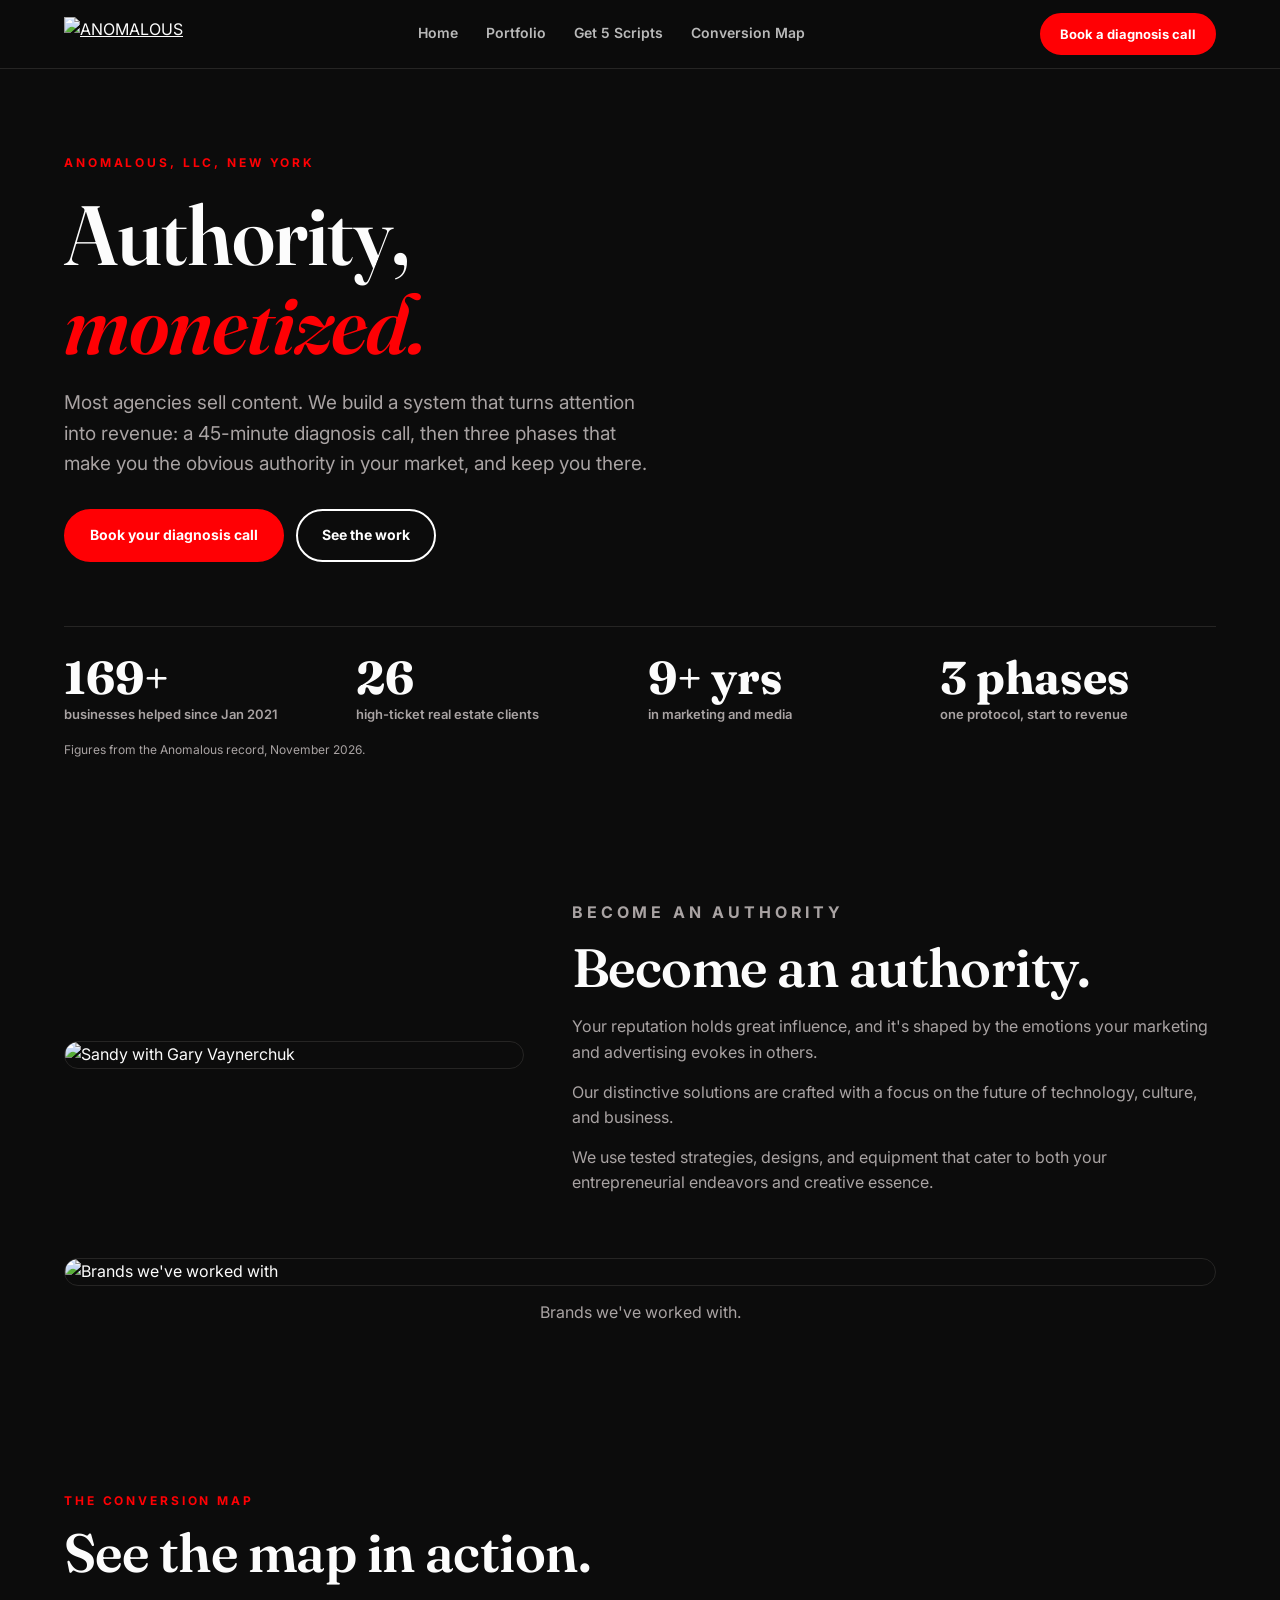
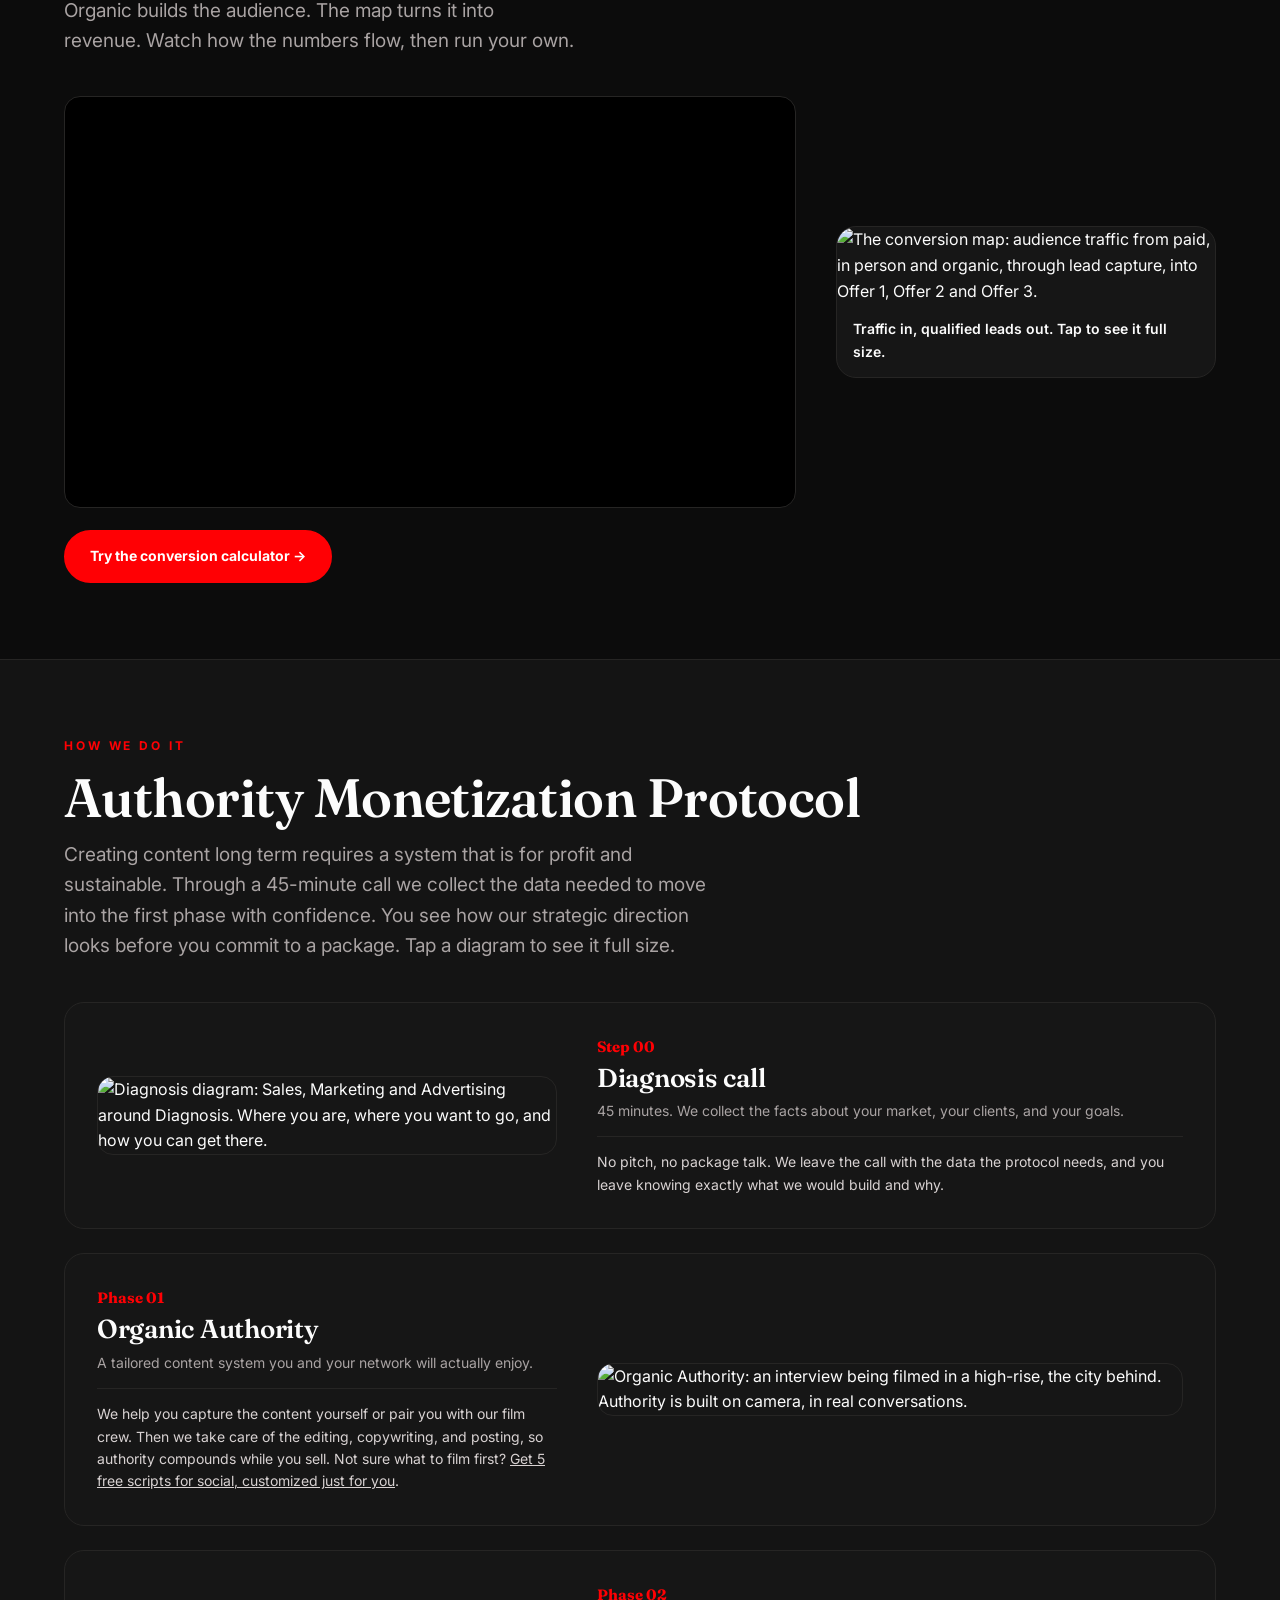
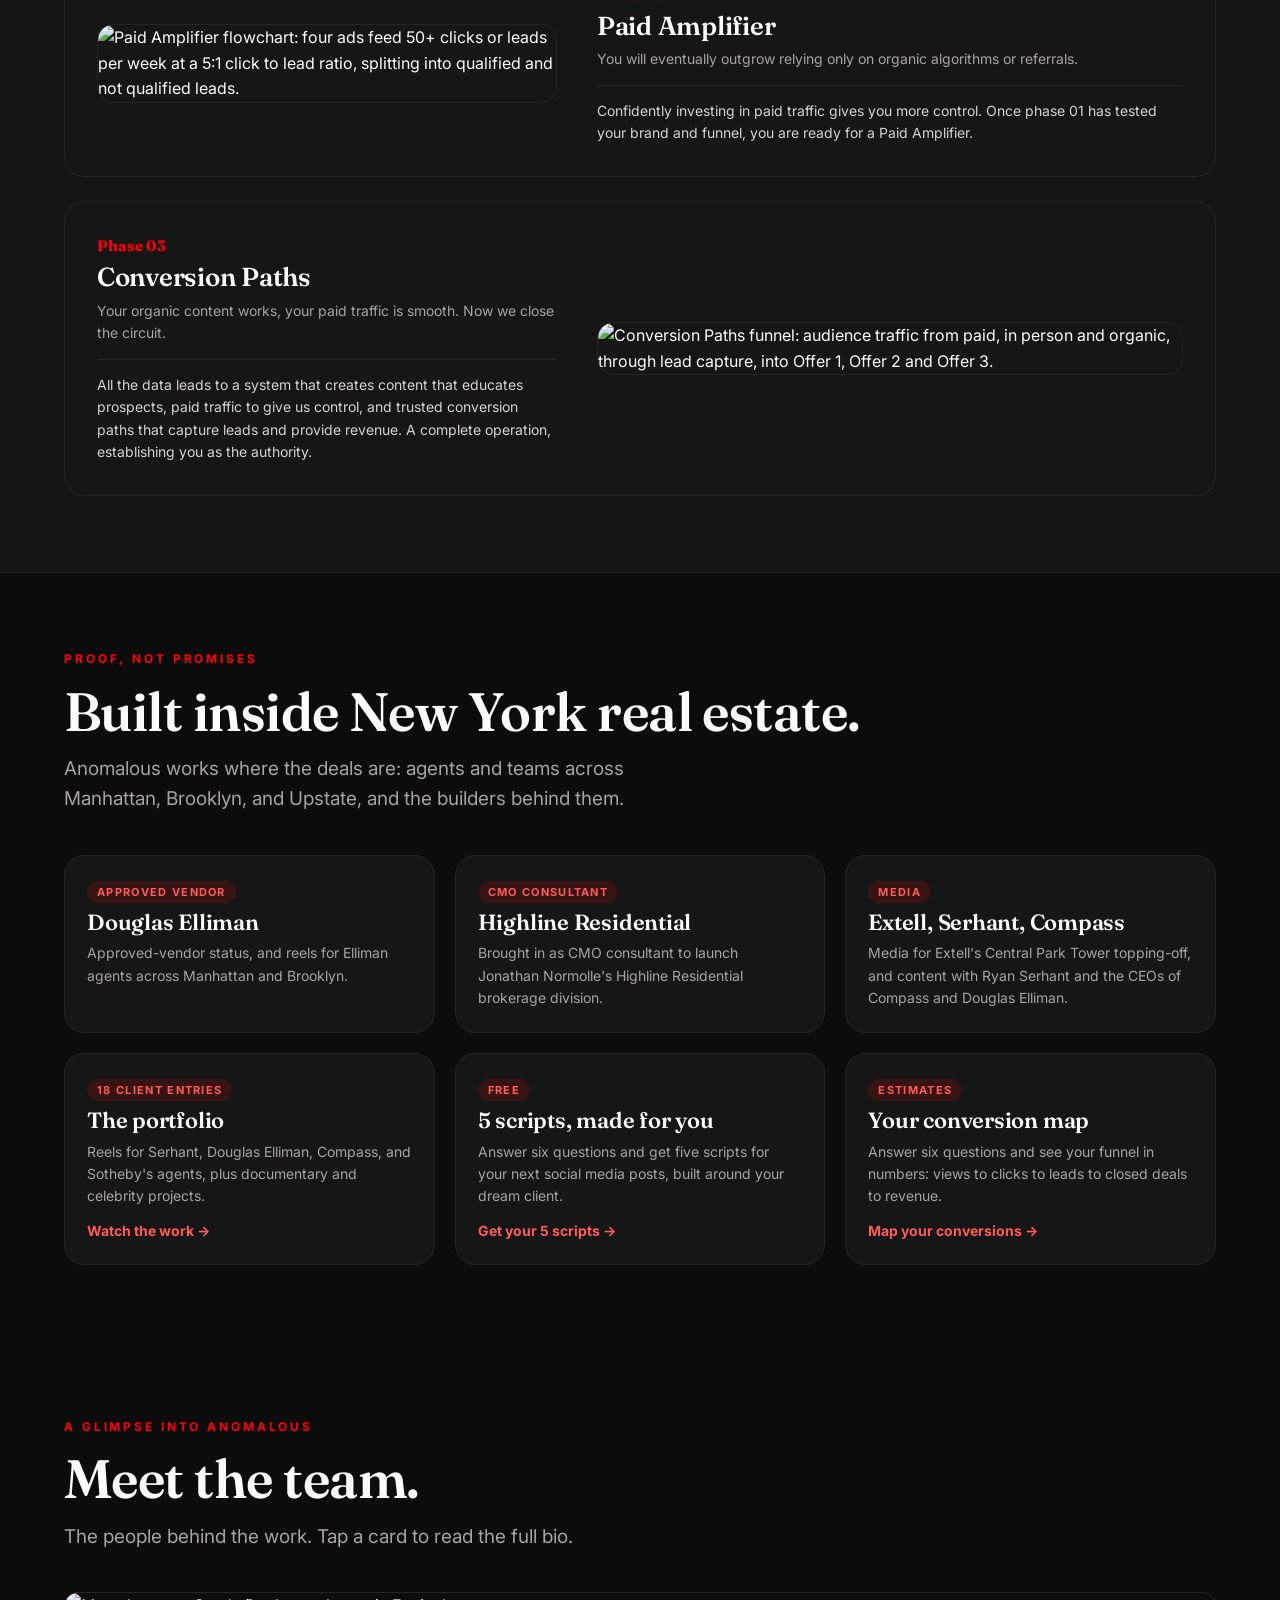
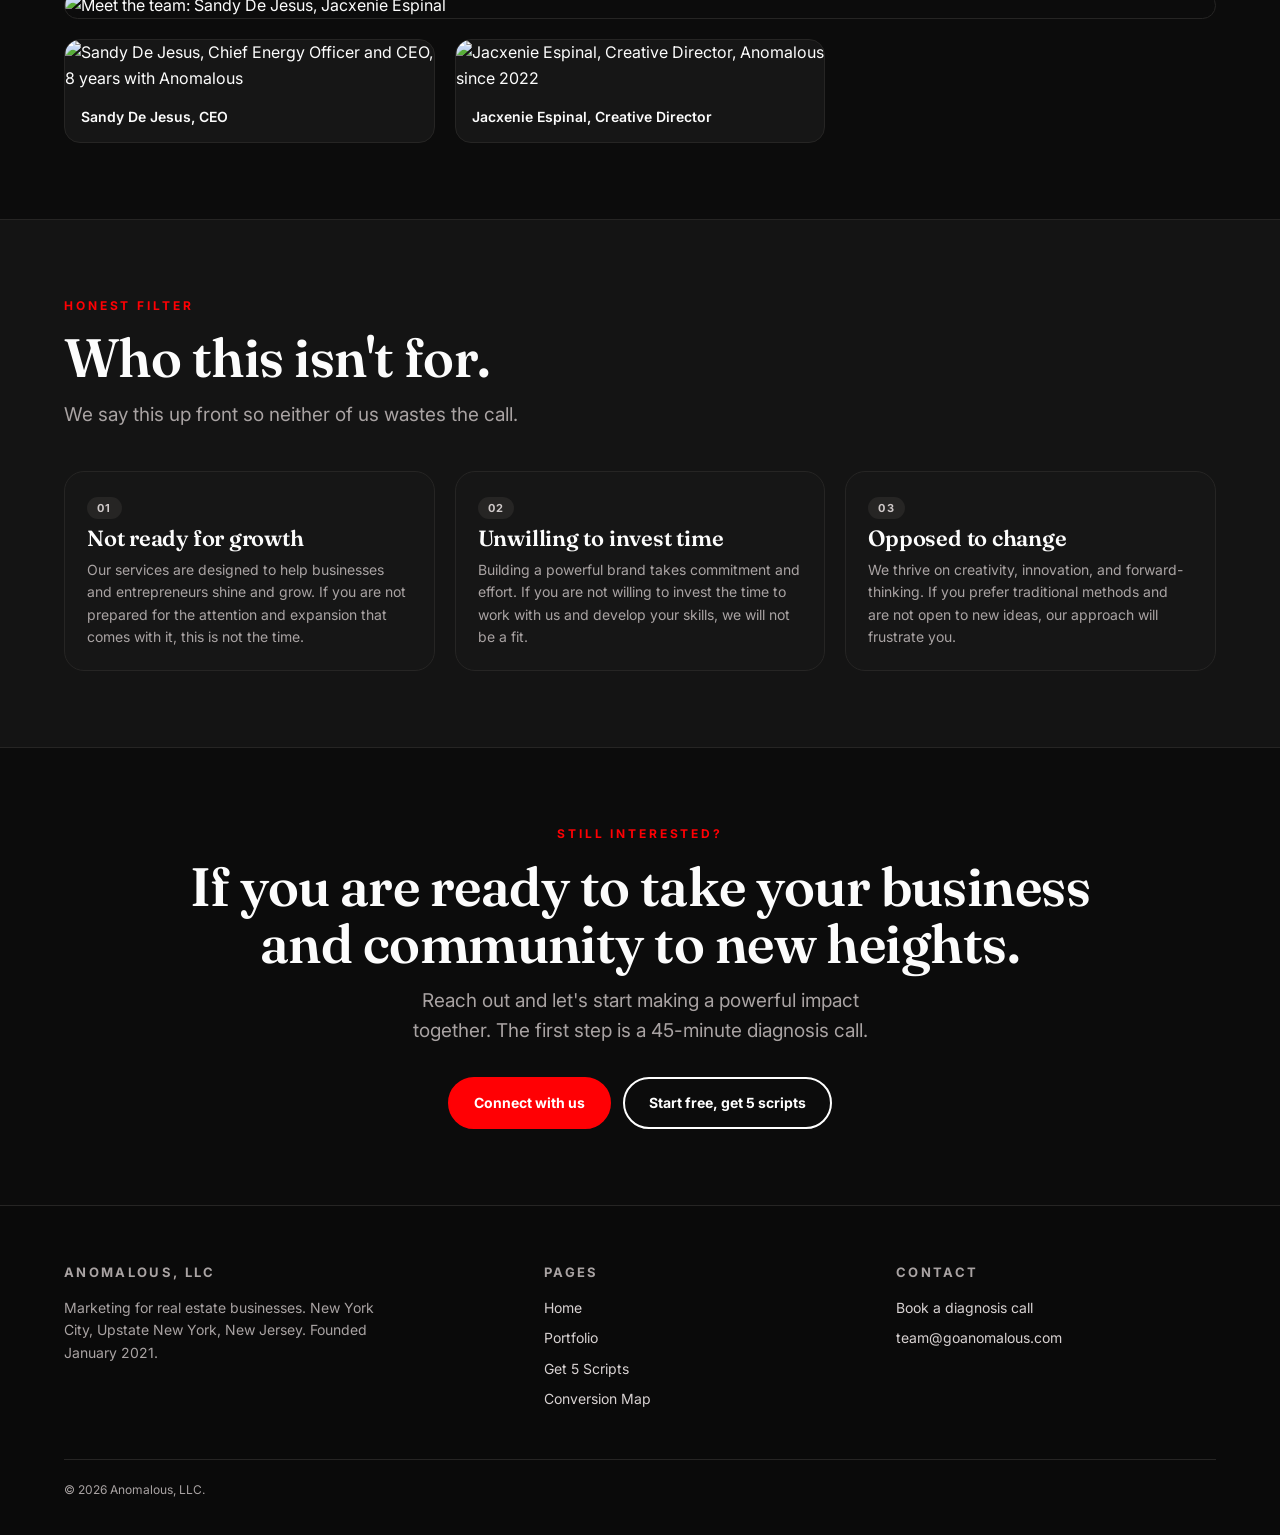
==== index.html @ b94dba9c "redesign: index.html" ====
<!DOCTYPE html>
<html lang="en">
<head>
<meta charset="utf-8">
<meta name="viewport" content="width=device-width, initial-scale=1">
<title>ANOMALOUS, Real Estate Marketing That Turns Authority Into Revenue</title>
<meta name="description" content="Anomalous is the marketing agency for real estate. A 45-minute diagnosis call, then three phases: Organic Authority, Paid Amplifier, Conversion Paths. 169+ businesses helped since Jan 2021, 26 high-ticket clients.">
<meta name="theme-color" content="#0c0c0c">
<meta property="og:title" content="ANOMALOUS, Authority Monetization Protocol">
<meta property="og:description" content="A system that turns attention into revenue. Diagnosis call, then three phases.">
<meta property="og:image" content="https://images.squarespace-cdn.com/content/v1/5fe3904804e8564c7d72245d/867c1caf-8105-4897-837f-d7fde5fe9fe9/Logo+WHITE.png">
<link rel="icon" href="https://images.squarespace-cdn.com/content/v1/5fe3904804e8564c7d72245d/fa9d185d-3a30-4af8-afb0-0909c0a40d38/favicon.ico">
<link rel="preconnect" href="https://fonts.googleapis.com">
<link rel="preconnect" href="https://fonts.gstatic.com" crossorigin>
<link href="https://fonts.googleapis.com/css2?family=Fraunces:opsz,wght@9..144,500;9..144,600;9..144,700&family=Inter:wght@400;500;600;700&display=swap" rel="stylesheet">
<link rel="stylesheet" href="assets/style.css">
</head>
<body>
<header class="top">
  <div class="wrap">
    <a class="logo" href="index.html" aria-label="Anomalous home"><img src="https://images.squarespace-cdn.com/content/v1/5fe3904804e8564c7d72245d/867c1caf-8105-4897-837f-d7fde5fe9fe9/Logo+WHITE.png?format=500w" alt="ANOMALOUS"></a>
    <button class="nav-toggle" id="navToggle" aria-label="Open menu" aria-expanded="false">&#9776;</button>
    <nav class="nav" id="nav">
      <a href="index.html" class="active">Home</a>
      <a href="portfolio.html">Portfolio</a>
      <a href="scripts.html">Get 5 Scripts</a>
      <a href="conversion.html">Conversion Map</a>
    </nav>
    <a class="btn small" href="getstarted.html">Book a diagnosis call</a>
  </div>
</header>

<div class="wrap hero">
  <div class="reveal">
    <p class="eyebrow">Anomalous, LLC, New York</p>
    <h1>Authority,<br><em>monetized.</em></h1>
    <p class="lede">Most agencies sell content. We build a system that turns attention into revenue: a 45-minute diagnosis call, then three phases that make you the obvious authority in your market, and keep you there.</p>
    <div class="hero-cta">
      <a class="btn" href="getstarted.html">Book your diagnosis call</a>
      <a class="btn ghost" href="portfolio.html">See the work</a>
    </div>
  </div>
  <div class="stats reveal">
    <div class="stat"><b><span data-count="169">0</span>+</b><span class="lbl">businesses helped since Jan 2021</span></div>
    <div class="stat"><b><span data-count="26">0</span></b><span class="lbl">high-ticket real estate clients</span></div>
    <div class="stat"><b><span data-count="9">0</span>+ yrs</b><span class="lbl">in marketing and media</span></div>
    <div class="stat"><b><span data-count="3">0</span> phases</b><span class="lbl">one protocol, start to revenue</span></div>
  </div>
  <p class="fine">Figures from the Anomalous record, November 2026.</p>
</div>

<section id="authority">
  <div class="wrap authority-grid">
    <figure class="reveal authority-photo">
      <img src="https://mrsandtheman.github.io/go-assets/anomalous-redesign/garyvee-hero-v2.png" alt="Sandy with Gary Vaynerchuk" loading="lazy" data-lb="https://mrsandtheman.github.io/go-assets/anomalous-redesign/garyvee-hero-v2.png">
    </figure>
    <div class="reveal">
      <p class="eyebrow">Become an authority</p>
      <h2>Become an authority.</h2>
      <p>Your reputation holds great influence, and it's shaped by the emotions your marketing and advertising evokes in others.</p>
      <p>Our distinctive solutions are crafted with a focus on the future of technology, culture, and business.</p>
      <p>We use tested strategies, designs, and equipment that cater to both your entrepreneurial endeavors and creative essence.</p>
    </div>
  </div>
  <div class="wrap reveal">
    <img class="brands" src="https://mrsandtheman.github.io/go-assets/anomalous-redesign/brands-strip-v2.png" alt="Brands we've worked with" loading="lazy">
    <p class="fine" style="text-align:center">Brands we've worked with.</p>
  </div>
</section>

<section id="conversion-map">
  <div class="wrap">
    <div class="sec-head reveal">
      <p class="eyebrow">The conversion map</p>
      <h2>See the map in action.</h2>
      <p class="lede">Organic builds the audience. The map turns it into revenue. Watch how the numbers flow, then run your own.</p>
    </div>
    <div class="convmap-grid reveal">
      <div class="vid">
        <iframe src="https://www.youtube.com/embed/vdDIs8OivaA" title="Conversion Calculator Map" loading="lazy" allow="accelerometer; autoplay; clipboard-write; encrypted-media; gyroscope; picture-in-picture; web-share" referrerpolicy="strict-origin-when-cross-origin" allowfullscreen></iframe>
      </div>
      <figure class="convmap-graphic">
        <img src="https://images.squarespace-cdn.com/content/v1/5fe3904804e8564c7d72245d/e14e7402-dec6-48f2-8a74-2b800eb09da4/Conversion+Paths+Pin.png?format=1000w" alt="The conversion map: audience traffic from paid, in person and organic, through lead capture, into Offer 1, Offer 2 and Offer 3." loading="lazy" data-lb="https://images.squarespace-cdn.com/content/v1/5fe3904804e8564c7d72245d/e14e7402-dec6-48f2-8a74-2b800eb09da4/Conversion+Paths+Pin.png?format=1500w">
        <figcaption>Traffic in, qualified leads out. Tap to see it full size.</figcaption>
      </figure>
    </div>
    <p class="reveal" style="margin-top:22px"><a class="btn" href="conversion.html">Try the conversion calculator &rarr;</a></p>
  </div>
</section>

<section class="tint" id="amp">
  <div class="wrap">
    <div class="sec-head reveal">
      <p class="eyebrow">How we do it</p>
      <h2>Authority Monetization Protocol</h2>
      <p class="lede">Creating content long term requires a system that is for profit and sustainable. Through a 45-minute call we collect the data needed to move into the first phase with confidence. You see how our strategic direction looks before you commit to a package. Tap a diagram to see it full size.</p>
    </div>
    <div class="phases">
      <article class="phase reveal">
        <figure class="phase-visual">
          <img src="https://images.squarespace-cdn.com/content/v1/5fe3904804e8564c7d72245d/f9cdb112-8e61-408a-a05f-e3c689f0ab78/Diagnosis+Pin.png?format=1000w" alt="Diagnosis diagram: Sales, Marketing and Advertising around Diagnosis. Where you are, where you want to go, and how you can get there." loading="lazy" data-lb="https://images.squarespace-cdn.com/content/v1/5fe3904804e8564c7d72245d/f9cdb112-8e61-408a-a05f-e3c689f0ab78/Diagnosis+Pin.png?format=1500w">
        </figure>
        <div class="phase-body">
          <p class="num">Step 00</p>
          <h3>Diagnosis call</h3>
          <p>45 minutes. We collect the facts about your market, your clients, and your goals.</p>
          <p class="more">No pitch, no package talk. We leave the call with the data the protocol needs, and you leave knowing exactly what we would build and why.</p>
        </div>
      </article>
      <article class="phase reveal">
        <figure class="phase-visual">
          <img src="https://images.squarespace-cdn.com/content/v1/5fe3904804e8564c7d72245d/42f57048-3832-4fa9-8565-7933db377100/Organic+Authority+Pin.png?format=1000w" alt="Organic Authority: an interview being filmed in a high-rise, the city behind. Authority is built on camera, in real conversations." loading="lazy" data-lb="https://images.squarespace-cdn.com/content/v1/5fe3904804e8564c7d72245d/42f57048-3832-4fa9-8565-7933db377100/Organic+Authority+Pin.png?format=1500w">
        </figure>
        <div class="phase-body">
          <p class="num">Phase 01</p>
          <h3>Organic Authority</h3>
          <p>A tailored content system you and your network will actually enjoy.</p>
          <p class="more">We help you capture the content yourself or pair you with our film crew. Then we take care of the editing, copywriting, and posting, so authority compounds while you sell. Not sure what to film first? <a href="scripts.html">Get 5 free scripts for social, customized just for you</a>.</p>
        </div>
      </article>
      <article class="phase reveal">
        <figure class="phase-visual">
          <img src="https://images.squarespace-cdn.com/content/v1/5fe3904804e8564c7d72245d/8c2b8ea2-1d54-4406-9cdc-38712daebdfe/Paid+Amplifier+Pin.png?format=1000w" alt="Paid Amplifier flowchart: four ads feed 50+ clicks or leads per week at a 5:1 click to lead ratio, splitting into qualified and not qualified leads." loading="lazy" data-lb="https://images.squarespace-cdn.com/content/v1/5fe3904804e8564c7d72245d/8c2b8ea2-1d54-4406-9cdc-38712daebdfe/Paid+Amplifier+Pin.png?format=1500w">
        </figure>
        <div class="phase-body">
          <p class="num">Phase 02</p>
          <h3>Paid Amplifier</h3>
          <p>You will eventually outgrow relying only on organic algorithms or referrals.</p>
          <p class="more">Confidently investing in paid traffic gives you more control. Once phase 01 has tested your brand and funnel, you are ready for a Paid Amplifier.</p>
        </div>
      </article>
      <article class="phase reveal">
        <figure class="phase-visual">
          <img src="https://images.squarespace-cdn.com/content/v1/5fe3904804e8564c7d72245d/e14e7402-dec6-48f2-8a74-2b800eb09da4/Conversion+Paths+Pin.png?format=1000w" alt="Conversion Paths funnel: audience traffic from paid, in person and organic, through lead capture, into Offer 1, Offer 2 and Offer 3." loading="lazy" data-lb="https://images.squarespace-cdn.com/content/v1/5fe3904804e8564c7d72245d/e14e7402-dec6-48f2-8a74-2b800eb09da4/Conversion+Paths+Pin.png?format=1500w">
        </figure>
        <div class="phase-body">
          <p class="num">Phase 03</p>
          <h3>Conversion Paths</h3>
          <p>Your organic content works, your paid traffic is smooth. Now we close the circuit.</p>
          <p class="more">All the data leads to a system that creates content that educates prospects, paid traffic to give us control, and trusted conversion paths that capture leads and provide revenue. A complete operation, establishing you as the authority.</p>
        </div>
      </article>
    </div>
  </div>
</section>

<section id="proof">
  <div class="wrap">
    <div class="sec-head reveal">
      <p class="eyebrow">Proof, not promises</p>
      <h2>Built inside New York real estate.</h2>
      <p class="lede">Anomalous works where the deals are: agents and teams across Manhattan, Brooklyn, and Upstate, and the builders behind them.</p>
    </div>
    <div class="grid3">
      <article class="card reveal"><div class="body"><span class="chip">Approved vendor</span><h3>Douglas Elliman</h3><p>Approved-vendor status, and reels for Elliman agents across Manhattan and Brooklyn.</p></div></article>
      <article class="card reveal"><div class="body"><span class="chip">CMO consultant</span><h3>Highline Residential</h3><p>Brought in as CMO consultant to launch Jonathan Normolle's Highline Residential brokerage division.</p></div></article>
      <article class="card reveal"><div class="body"><span class="chip">Media</span><h3>Extell, Serhant, Compass</h3><p>Media for Extell's Central Park Tower topping-off, and content with Ryan Serhant and the CEOs of Compass and Douglas Elliman.</p></div></article>
    </div>
    <div class="grid3" style="margin-top:20px">
      <article class="card reveal"><div class="body"><span class="chip">18 client entries</span><h3>The portfolio</h3><p>Reels for Serhant, Douglas Elliman, Compass, and Sotheby's agents, plus documentary and celebrity projects.</p><p style="margin-top:12px"><a href="portfolio.html" style="color:var(--red-soft);font-weight:700;text-decoration:none">Watch the work &rarr;</a></p></div></article>
      <article class="card reveal"><div class="body"><span class="chip">Free</span><h3>5 scripts, made for you</h3><p>Answer six questions and get five scripts for your next social media posts, built around your dream client.</p><p style="margin-top:12px"><a href="scripts.html" style="color:var(--red-soft);font-weight:700;text-decoration:none">Get your 5 scripts &rarr;</a></p></div></article>
      <article class="card reveal"><div class="body"><span class="chip">Estimates</span><h3>Your conversion map</h3><p>Answer six questions and see your funnel in numbers: views to clicks to leads to closed deals to revenue.</p><p style="margin-top:12px"><a href="conversion.html" style="color:var(--red-soft);font-weight:700;text-decoration:none">Map your conversions &rarr;</a></p></div></article>
    </div>
  </div>
</section>

<section id="team">
  <div class="wrap">
    <div class="sec-head reveal">
      <p class="eyebrow">A glimpse into Anomalous</p>
      <h2>Meet the team.</h2>
      <p class="lede">The people behind the work. Tap a card to read the full bio.</p>
    </div>
<figure class="reveal team-collage">
      <img src="https://mrsandtheman.github.io/go-assets/anomalous-redesign/team-collage-v2.png" alt="Meet the team: Sandy De Jesus, Jacxenie Espinal" loading="lazy" data-lb="https://mrsandtheman.github.io/go-assets/anomalous-redesign/team-collage-v2.png">
    </figure>
    <div class="grid3 team-cards">
      <figure class="team-card reveal">
        <img src="https://mrsandtheman.github.io/go-assets/anomalous-redesign/bio-sandy.png" alt="Sandy De Jesus, Chief Energy Officer and CEO, 8 years with Anomalous" loading="lazy" data-lb="https://mrsandtheman.github.io/go-assets/anomalous-redesign/bio-sandy.png">
        <figcaption>Sandy De Jesus, CEO</figcaption>
      </figure>
      <figure class="team-card reveal">
        <img src="https://mrsandtheman.github.io/go-assets/anomalous-redesign/bio-jacxenie-v2.png" alt="Jacxenie Espinal, Creative Director, Anomalous since 2022" loading="lazy" data-lb="https://mrsandtheman.github.io/go-assets/anomalous-redesign/bio-jacxenie-v2.png">
        <figcaption>Jacxenie Espinal, Creative Director</figcaption>
      </figure>
    </div>
  </div>
</section>

<section class="tint" id="notfor">
  <div class="wrap">
    <div class="sec-head reveal">
      <p class="eyebrow">Honest filter</p>
      <h2>Who this isn't for.</h2>
      <p class="lede">We say this up front so neither of us wastes the call.</p>
    </div>
    <div class="grid3">
      <article class="card reveal"><div class="body"><span class="chip dim">01</span><h3>Not ready for growth</h3><p>Our services are designed to help businesses and entrepreneurs shine and grow. If you are not prepared for the attention and expansion that comes with it, this is not the time.</p></div></article>
      <article class="card reveal"><div class="body"><span class="chip dim">02</span><h3>Unwilling to invest time</h3><p>Building a powerful brand takes commitment and effort. If you are not willing to invest the time to work with us and develop your skills, we will not be a fit.</p></div></article>
      <article class="card reveal"><div class="body"><span class="chip dim">03</span><h3>Opposed to change</h3><p>We thrive on creativity, innovation, and forward-thinking. If you prefer traditional methods and are not open to new ideas, our approach will frustrate you.</p></div></article>
    </div>
  </div>
</section>

<section id="cta">
  <div class="wrap">
    <div class="reveal" style="text-align:center">
      <p class="eyebrow">Still interested?</p>
      <h2>If you are ready to take your business<br>and community to new heights.</h2>
      <p class="lede" style="margin:0 auto">Reach out and let's start making a powerful impact together. The first step is a 45-minute diagnosis call.</p>
      <div class="hero-cta" style="justify-content:center">
        <a class="btn" href="getstarted.html">Connect with us</a>
        <a class="btn ghost" href="scripts.html">Start free, get 5 scripts</a>
      </div>
    </div>
  </div>
</section>

<footer>
  <div class="wrap">
    <div class="cols">
      <div>
        <h4>Anomalous, LLC</h4>
        <p style="color:var(--muted);font-size:14px;max-width:40ch">Marketing for real estate businesses. New York City, Upstate New York, New Jersey. Founded January 2021.</p>
      </div>
      <div>
        <h4>Pages</h4>
        <a href="index.html">Home</a>
        <a href="portfolio.html">Portfolio</a>
        <a href="scripts.html">Get 5 Scripts</a>
        <a href="conversion.html">Conversion Map</a>
      </div>
      <div>
        <h4>Contact</h4>
        <a href="getstarted.html">Book a diagnosis call</a>
        <a href="mailto:team@goanomalous.com">team@goanomalous.com</a>
      </div>
    </div>
    <p class="foot-fine">&copy; 2026 Anomalous, LLC.</p>
  </div>
</footer>
<div class="lightbox" id="lightbox" hidden>
  <button class="lb-close" id="lbClose" aria-label="Close">&times;</button>
  <img id="lbImg" src="" alt="">
</div>
<script src="assets/app.js"></script>
</body>
</html>
---- assets/style.css ----
/* ANOMALOUS redesign - shared design system. Dark, editorial, red accent (#ff0004, the live site's red). */
:root{
  --bg:#0c0c0c; --bg2:#141414; --bg3:#1d1d1d; --ink:#fcfcfc; --muted:#a9a3a3;
  --red:#ff0004; --red-soft:#ff5a5c; --line:#262524; --card:#161616;
  --serif:'Fraunces',Georgia,serif; --sans:'Inter',system-ui,sans-serif;
}
*{margin:0;padding:0;box-sizing:border-box}
html{scroll-behavior:smooth}
body{background:var(--bg);color:var(--ink);font-family:var(--sans);line-height:1.6;-webkit-text-size-adjust:100%}
img{display:block;max-width:100%}
a{color:inherit}
.wrap{max-width:1200px;margin:0 auto;padding:0 24px}
.eyebrow{font-size:12px;font-weight:700;letter-spacing:.24em;text-transform:uppercase;color:var(--red)}
h1,h2,h3,.serif{font-family:var(--serif);font-weight:600;line-height:1.06;letter-spacing:-.01em}
/* Text balance (Socrates lesson, standing rule): no heading breaks into
   five words on one line and a single orphan word on the next. */
h1,h2,h3,.lede{text-wrap:balance}
p{text-wrap:pretty}
h1{font-size:clamp(44px,7vw,84px)}
h2{font-size:clamp(32px,4.6vw,54px);margin:14px 0 14px}
.lede{font-size:clamp(16px,2.2vw,19px);color:var(--muted);max-width:58ch}
.reveal{opacity:0;transform:translateY(22px);transition:opacity .7s ease,transform .7s ease}
.reveal.in{opacity:1;transform:none}
@media (prefers-reduced-motion:reduce){.reveal{opacity:1;transform:none;transition:none}html{scroll-behavior:auto}}
/* nav */
.top{position:sticky;top:0;z-index:30;background:rgba(12,12,12,.92);backdrop-filter:blur(10px);border-bottom:1px solid var(--line)}
.top .wrap{display:flex;align-items:center;justify-content:space-between;height:68px;gap:16px}
.logo img{height:34px;width:auto}
.nav{display:flex;gap:28px;font-size:14px;font-weight:600}
.nav a{text-decoration:none;opacity:.72;padding:6px 0;border-bottom:2px solid transparent}
.nav a:hover{opacity:1;color:var(--red-soft)}
.nav a.active{opacity:1;color:#fff;border-bottom-color:var(--red)}
.nav-toggle{display:none;background:none;border:1px solid var(--line);border-radius:10px;font-size:20px;line-height:1;padding:8px 12px;cursor:pointer;color:#fff}
.btn{display:inline-block;background:var(--red);color:#fff;text-decoration:none;font-weight:700;font-size:14px;padding:13px 24px;border-radius:999px;border:2px solid var(--red)}
.btn:hover{background:#d60003;border-color:#d60003}
.btn.ghost{background:transparent;color:#fff;border-color:#fff}
.btn.ghost:hover{border-color:var(--red);color:var(--red-soft)}
.btn.small{padding:9px 18px;font-size:13px}
/* hero */
.hero{padding-top:84px;padding-bottom:64px}
.hero h1{margin:18px 0 20px}
.hero h1 em{font-style:italic;color:var(--red)}
.hero-cta{display:flex;gap:12px;margin-top:30px;flex-wrap:wrap}
.stats{display:grid;grid-template-columns:repeat(4,1fr);gap:16px;margin-top:64px;border-top:1px solid var(--line);padding-top:28px}
.stat b{font-family:var(--serif);font-size:clamp(30px,3.6vw,46px);display:block;line-height:1}
.stat b span{font-size:inherit}
.stat .lbl{font-size:13px;color:var(--muted);font-weight:600}
.fine{font-size:12px;color:var(--muted);margin-top:14px}
/* sections */
section{padding:76px 0}
section.tint{background:var(--bg2);border-top:1px solid var(--line);border-bottom:1px solid var(--line)}
.sec-head{margin-bottom:40px}
/* cards */
.grid3{display:grid;grid-template-columns:repeat(3,1fr);gap:20px}
.grid4{display:grid;grid-template-columns:repeat(4,1fr);gap:16px}
.card{background:var(--card);border:1px solid var(--line);border-radius:20px;overflow:hidden;transition:transform .2s ease,border-color .2s ease}
.card:hover{transform:translateY(-4px);border-color:#3e3e3e}
.card .body{padding:22px}
.card h3{font-size:22px;margin:8px 0}
.card p{font-size:14px;color:var(--muted)}
.chip{font-size:11px;font-weight:700;letter-spacing:.12em;text-transform:uppercase;background:rgba(255,0,4,.14);color:var(--red-soft);padding:4px 10px;border-radius:999px}
.chip.dim{background:#262524;color:#cfc9c9}
/* authority (GaryVee) + brands */
.authority-grid{display:grid;grid-template-columns:minmax(0,460px) 1fr;gap:48px;align-items:center}
.authority-photo{border-radius:20px;overflow:hidden;border:1px solid var(--line);cursor:zoom-in;margin:0}
.authority-photo img{width:100%;height:100%;object-fit:cover}
#authority h2{margin:14px 0 18px}
#authority p{color:var(--muted);font-size:16px;margin-bottom:14px}
.brands{width:100%;border-radius:16px;border:1px solid var(--line);margin-top:48px}
/* conversion map (video + tool snapshot) */
.convmap-grid{display:grid;grid-template-columns:1fr minmax(0,380px);gap:40px;align-items:center}
.convmap-graphic{border-radius:20px;overflow:hidden;border:1px solid var(--line);cursor:zoom-in;margin:0;background:var(--card)}
.convmap-graphic img{width:100%}
.convmap-graphic figcaption{padding:14px 16px;font-size:14px;font-weight:600}
/* team */
.team-collage{border-radius:20px;overflow:hidden;border:1px solid var(--line);margin-bottom:20px;cursor:zoom-in}
.team-collage img{width:100%}
.team-card{border-radius:16px;overflow:hidden;border:1px solid var(--line);background:var(--card);cursor:zoom-in;margin:0}
.team-card img{width:100%}
.team-card figcaption{padding:14px 16px;font-size:14px;font-weight:600}
/* phases (text always expanded; diagrams open in the lightbox) */
.phases{display:grid;gap:24px}
.phase{display:grid;grid-template-columns:minmax(0,460px) 1fr;gap:40px;align-items:center;background:var(--card);border:1px solid var(--line);border-radius:20px;padding:32px;transition:border-color .2s ease}
.phase:hover{border-color:var(--red)}
.phase:nth-child(even) .phase-visual{order:2}
.phase-visual{border-radius:16px;overflow:hidden;border:1px solid var(--line);cursor:zoom-in;margin:0}
.phase-visual img{width:100%;height:auto}
.phase .num{font-family:var(--serif);font-size:15px;color:var(--red);font-weight:700}
.phase h3{font-size:26px;margin:6px 0 8px}
.phase p{font-size:14px;color:var(--muted)}
.phase .more{margin-top:14px;padding-top:14px;border-top:1px solid var(--line);font-size:14px;color:#d8d2d2}
/* lightbox */
.lightbox{position:fixed;inset:0;z-index:70;background:rgba(0,0,0,.92);display:flex;align-items:center;justify-content:center;padding:24px}
.lightbox[hidden]{display:none}
.lightbox img{max-width:min(920px,94vw);max-height:88vh;width:auto;height:auto;border-radius:12px}
.lb-close{position:absolute;top:18px;right:18px;background:none;border:1px solid var(--line);color:#fff;border-radius:999px;width:44px;height:44px;cursor:pointer;font-size:22px}
/* portfolio */
.filters{display:flex;gap:10px;flex-wrap:wrap;margin:28px 0}
.filters button{background:transparent;border:1px solid var(--line);color:#fff;font:600 13px var(--sans);padding:9px 16px;border-radius:999px;cursor:pointer}
.filters button:hover{border-color:var(--red)}
.filters button.on{background:var(--red);border-color:var(--red)}
.pcard{background:var(--card);border:1px solid var(--line);border-radius:20px;overflow:hidden;cursor:pointer;transition:transform .2s ease,border-color .2s ease}
.pcard:hover{transform:translateY(-4px);border-color:#3e3e3e}
.pcard .tile{aspect-ratio:9/12;display:flex;flex-direction:column;align-items:center;justify-content:center;gap:10px;background:linear-gradient(160deg,#262524,#141414 60%,#1d0a0a);position:relative}
.pcard .tile .mono{font-family:var(--serif);font-size:64px;color:rgba(255,255,255,.92);font-weight:700;line-height:1}
.pcard .tile .play{width:58px;height:58px;border-radius:50%;background:var(--red);display:flex;align-items:center;justify-content:center;font-size:20px;color:#fff}
.pcard .tile .dur{position:absolute;bottom:12px;right:12px;font-size:12px;font-weight:700;background:rgba(0,0,0,.65);padding:3px 9px;border-radius:999px}
.pcard .body{padding:18px}
.pcard h3{font-size:19px;text-transform:uppercase;letter-spacing:.02em}
.pcard p{font-size:13px;color:var(--muted)}
.vid{aspect-ratio:16/9;border-radius:16px;overflow:hidden;border:1px solid var(--line);background:#000}
.vid iframe{width:100%;height:100%;border:0}
/* quiz / estimator */
.panel{background:var(--card);border:1px solid var(--line);border-radius:24px;padding:36px}
.progress{height:6px;background:#262524;border-radius:999px;overflow:hidden;margin:18px 0 28px}
.progress i{display:block;height:100%;background:var(--red);width:0;transition:width .4s ease}
.qstep{display:none}
.qstep.on{display:block;animation:fadein .35s ease}
@keyframes fadein{from{opacity:0;transform:translateY(8px)}to{opacity:1;transform:none}}
.qstep h3{font-size:clamp(24px,3.4vw,34px);margin-bottom:8px}
.qstep .hint{color:var(--muted);font-size:14px;margin-bottom:20px}
.field{margin-bottom:16px}
.field label{display:block;font-size:13px;font-weight:700;letter-spacing:.06em;text-transform:uppercase;color:var(--muted);margin-bottom:8px}
.field input[type=text],.field input[type=email],.field input[type=tel],.field input[type=number],.field textarea,.field select{width:100%;background:#0c0c0c;border:1px solid #3e3e3e;color:#fff;border-radius:12px;padding:14px 16px;font:400 16px var(--sans);outline:none}
.field input:focus,.field textarea:focus,.field select:focus{border-color:var(--red)}
.field textarea{min-height:110px;resize:vertical}
.opts{display:grid;gap:10px}
.opts label{display:flex;gap:12px;align-items:flex-start;background:#0c0c0c;border:1px solid #3e3e3e;border-radius:12px;padding:14px 16px;cursor:pointer;font-size:15px}
.opts label:hover{border-color:var(--red)}
.opts input{accent-color:var(--red);margin-top:3px}
.stepnav{display:flex;gap:12px;margin-top:24px;flex-wrap:wrap}
.range-row{display:flex;align-items:center;gap:16px}
.range-row input[type=range]{flex:1;accent-color:var(--red)}
.range-val{font-family:var(--serif);font-size:24px;min-width:70px;text-align:right}
.result{background:#0c0c0c;border:1px solid var(--line);border-radius:16px;padding:24px;margin-top:8px}
.result .big{font-family:var(--serif);font-size:clamp(34px,4.4vw,52px);line-height:1;color:var(--red)}
.funnel{display:grid;gap:8px;margin-top:16px}
.funnel .frow{display:flex;justify-content:space-between;gap:12px;border-bottom:1px dashed #2c2c2c;padding:9px 0;font-size:14px}
.funnel .frow b{font-family:var(--serif);font-size:17px}
.script-card{background:#0c0c0c;border:1px solid var(--line);border-radius:16px;padding:22px;margin-bottom:14px}
.script-card h4{font-family:var(--serif);font-size:20px;margin:6px 0 8px}
.script-card p{font-size:14px;color:#d8d2d2}
.script-card .hook{color:var(--red-soft);font-weight:600}
/* modal */
.modal{position:fixed;inset:0;z-index:60;background:rgba(0,0,0,.88);display:flex;align-items:center;justify-content:center;padding:24px}.modal[hidden]{display:none}
.modal .box{background:var(--card);border:1px solid var(--line);border-radius:20px;max-width:560px;width:100%;padding:32px;max-height:88vh;overflow:auto}
.modal .box h3{font-size:28px;margin:8px 0 10px}
.modal .box p{color:var(--muted);font-size:15px}
.modal .close{float:right;background:none;border:1px solid var(--line);color:#fff;border-radius:999px;width:36px;height:36px;cursor:pointer;font-size:16px}
/* in-page reel (9:16 vertical, height-capped so it fits the viewport) */
.modal .reel{width:auto;max-width:100%;height:min(64vh,640px);margin:18px auto 0;display:block;background:#000;border-radius:12px}
/* footer */
footer{border-top:1px solid var(--line);padding:56px 0 36px;background:#0a0a0a}
footer .cols{display:grid;grid-template-columns:1.4fr 1fr 1fr;gap:32px}
footer h4{font-size:13px;letter-spacing:.18em;text-transform:uppercase;color:var(--muted);margin-bottom:14px}
footer a{display:block;text-decoration:none;color:#d8d2d2;font-size:14px;margin-bottom:8px}
footer a:hover{color:var(--red-soft)}
.foot-fine{margin-top:40px;padding-top:20px;border-top:1px solid var(--line);font-size:12px;color:var(--muted)}
@media (max-width:900px){
  .grid3{grid-template-columns:1fr 1fr}
  .grid4{grid-template-columns:1fr 1fr}
  .authority-grid{grid-template-columns:1fr;gap:28px}
  .convmap-grid{grid-template-columns:1fr;gap:24px}
  .phase{grid-template-columns:1fr;gap:24px;padding:24px}
  .phase:nth-child(even) .phase-visual{order:0}
  .stats{grid-template-columns:1fr 1fr;gap:24px 16px}
  footer .cols{grid-template-columns:1fr 1fr}
}
@media (max-width:600px){
  .nav-toggle{display:block}
  .nav{position:absolute;top:68px;left:0;right:0;background:#0c0c0c;flex-direction:column;gap:0;padding:8px 24px 16px;border-bottom:1px solid var(--line);display:none}
  .nav.open{display:flex}
  .nav a{padding:12px 0;border-bottom:1px solid var(--line);font-size:16px}
  .top .btn{display:none}
  .hero{padding:52px 0 44px}
  .grid3,.grid4{grid-template-columns:1fr}
  .panel{padding:24px}
  section{padding:54px 0}
  footer .cols{grid-template-columns:1fr}
}
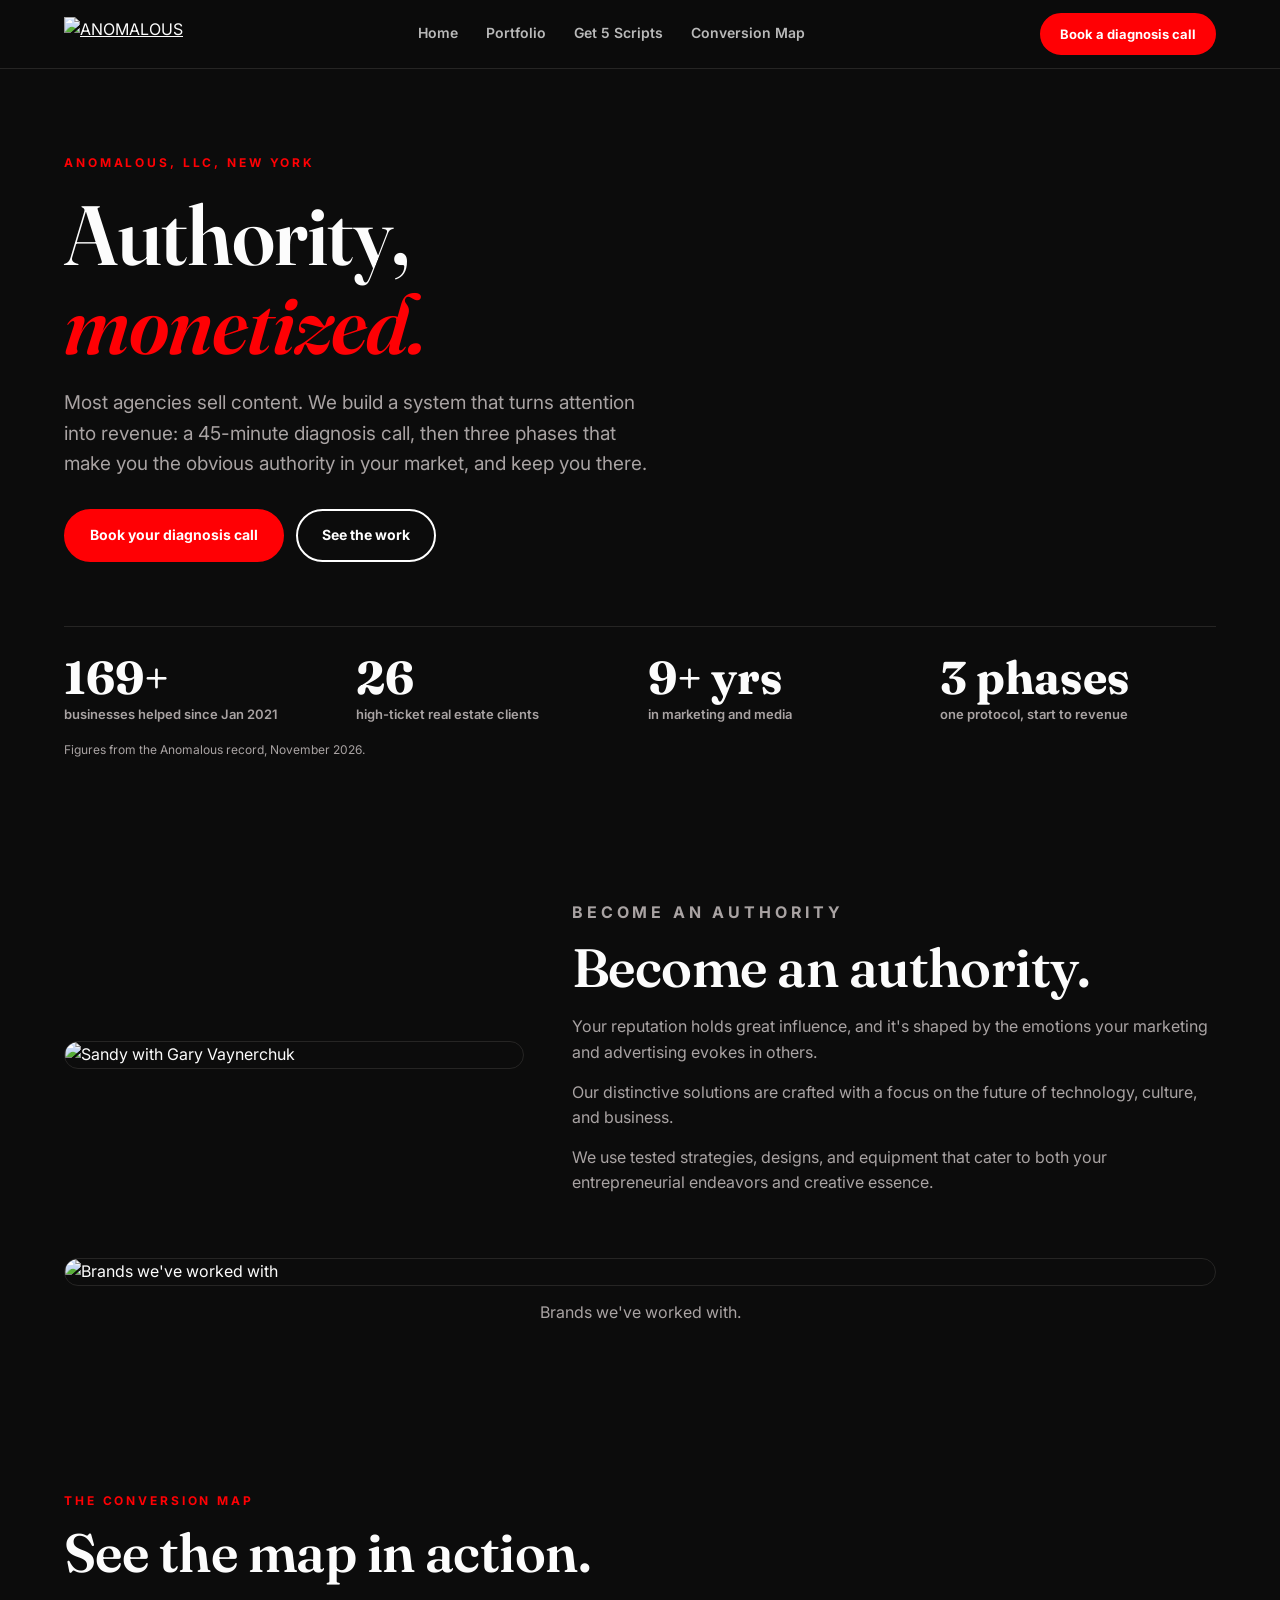
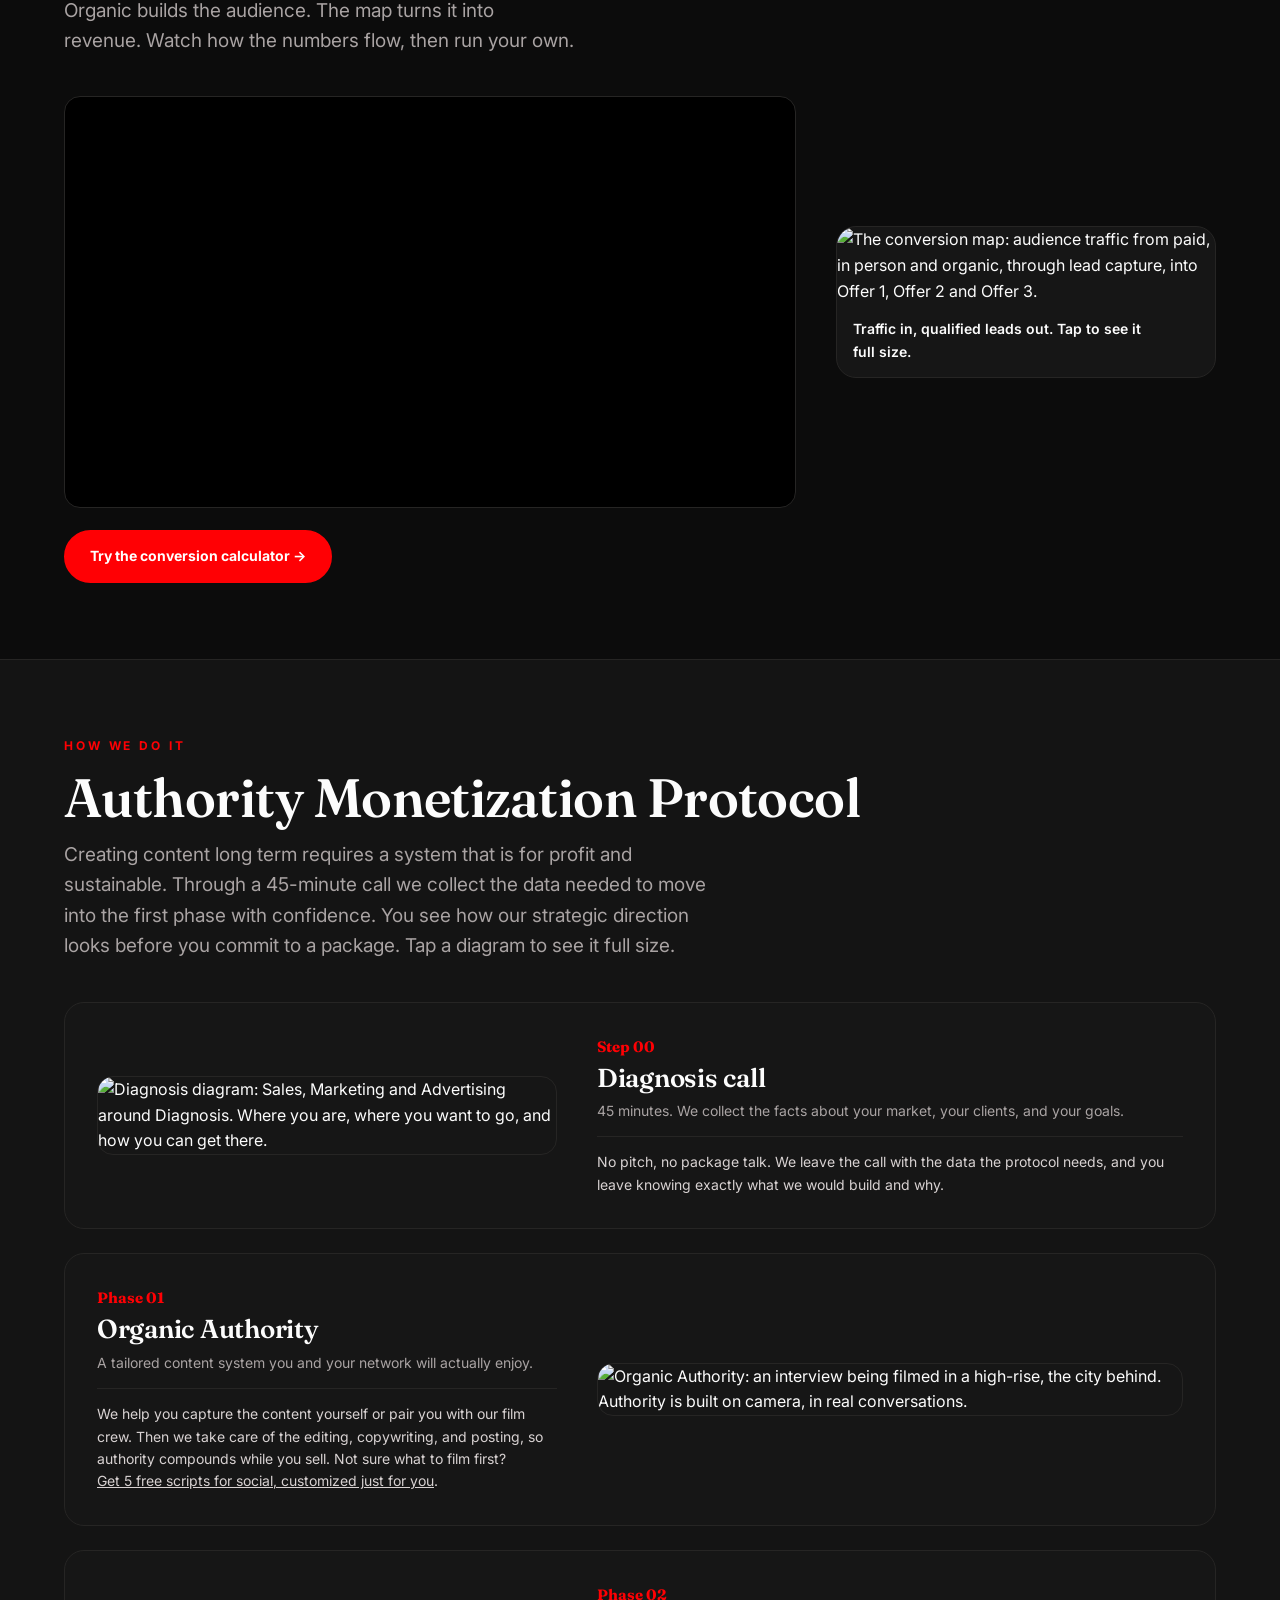
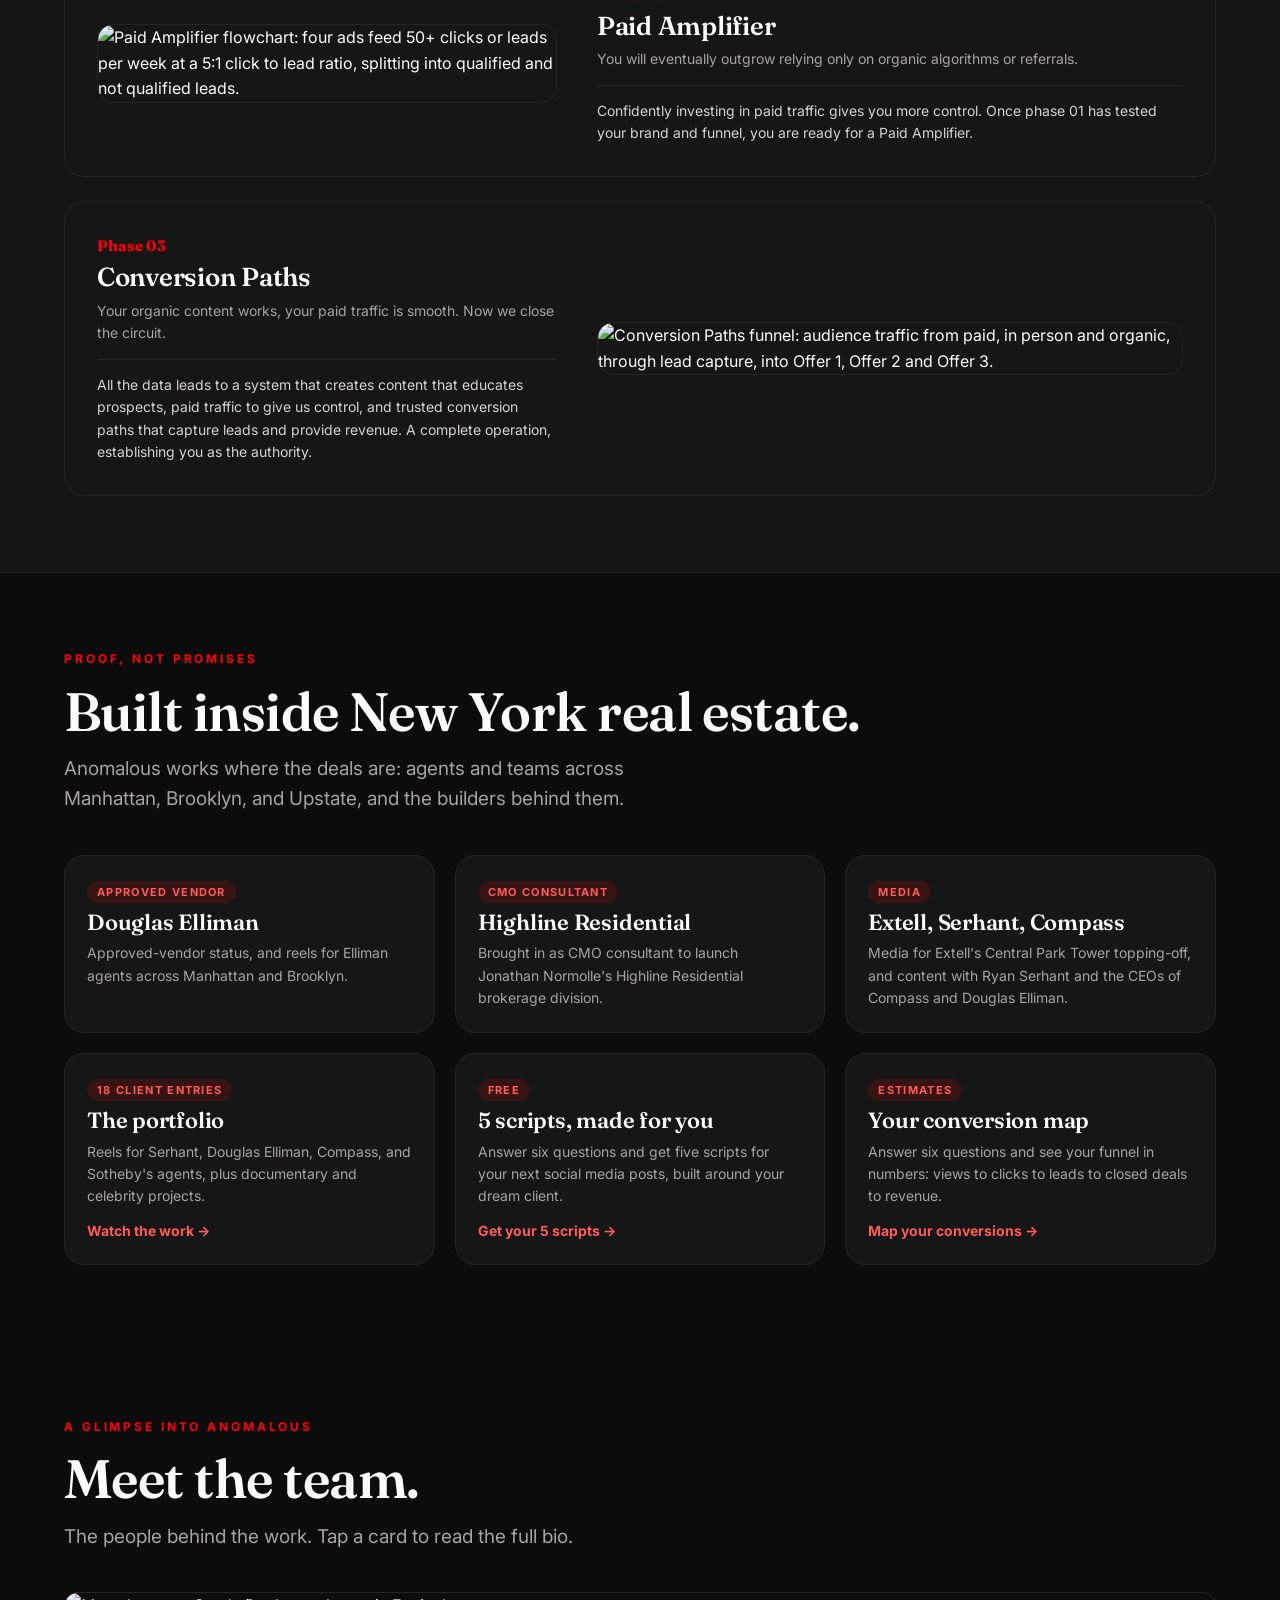
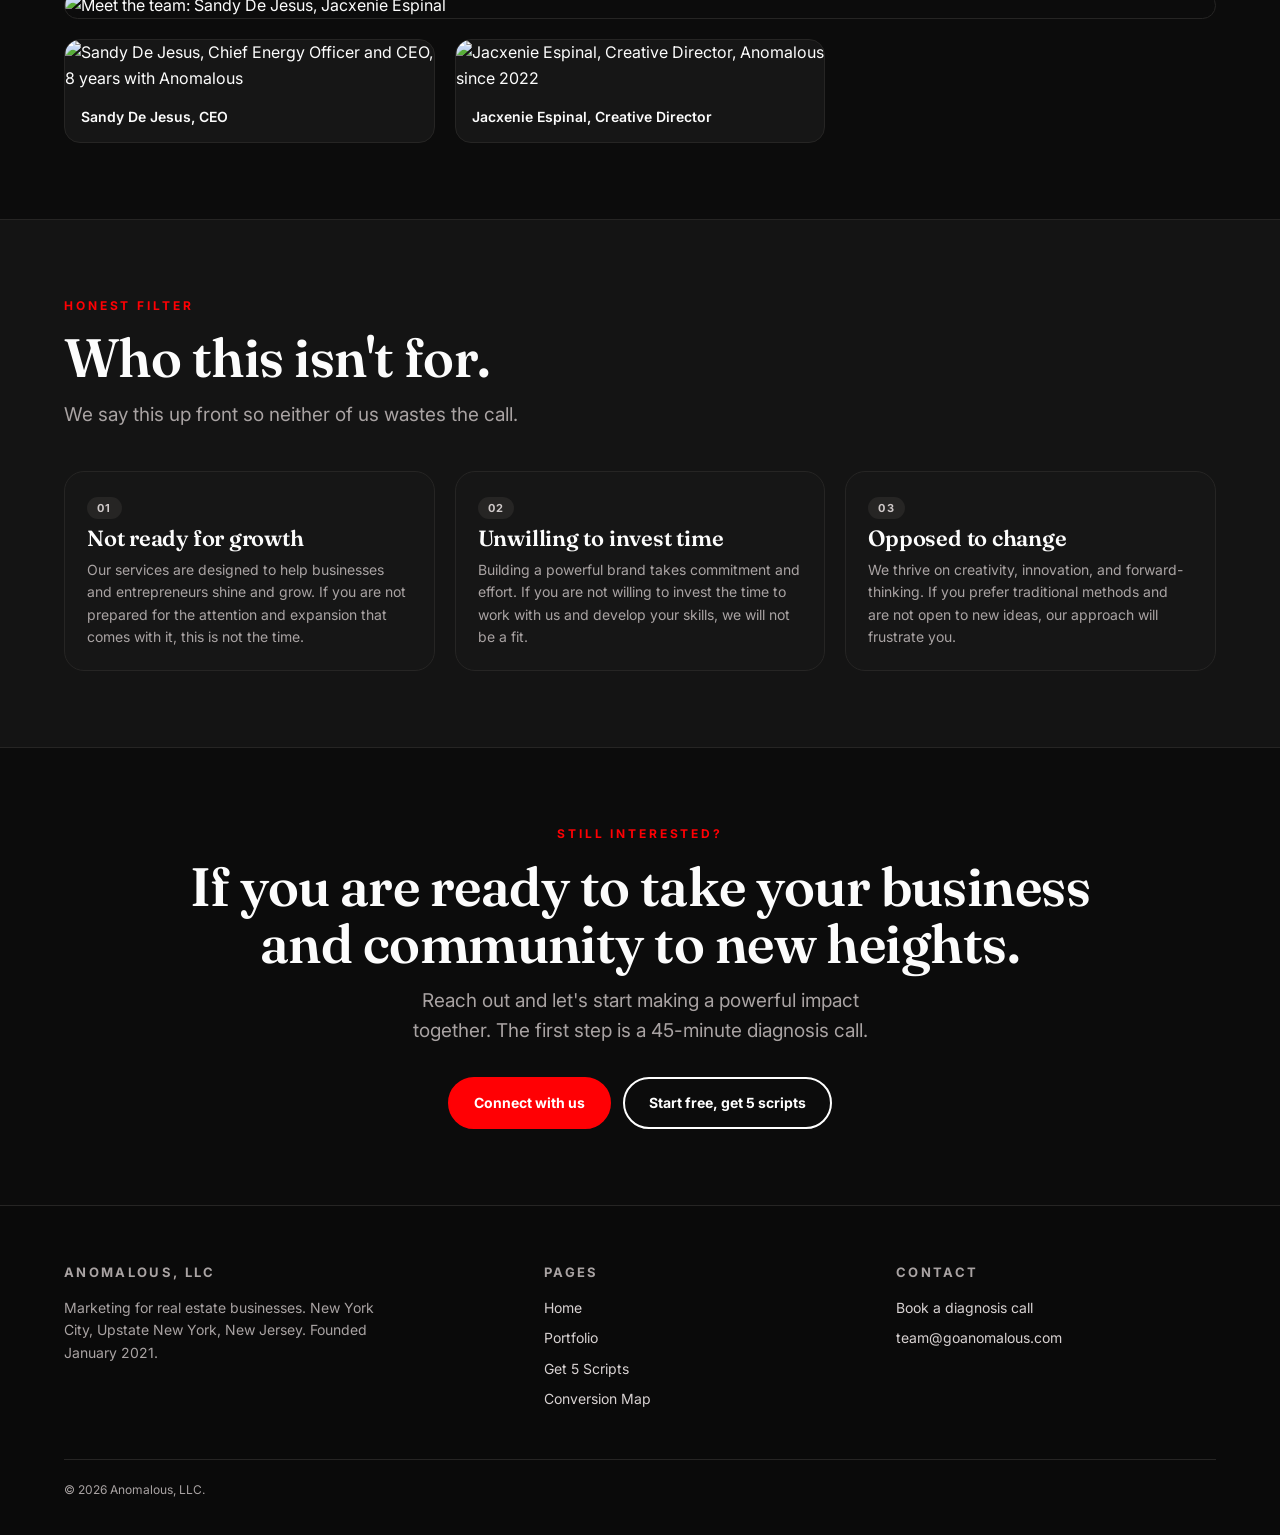
==== commit df26c386: "redesign: index.html" ====
--- a/index.html
+++ b/index.html
@@ -115,7 +115,7 @@
           <p class="num">Phase 01</p>
           <h3>Organic Authority</h3>
           <p>A tailored content system you and your network will actually enjoy.</p>
-          <p class="more">We help you capture the content yourself or pair you with our film crew. Then we take care of the editing, copywriting, and posting, so authority compounds while you sell. Not sure what to film first? <a href="scripts.html">Get 5 free scripts for social, customized just for you</a>.</p>
+          <p class="more">We help you capture the content yourself or pair you with our film crew. Then we take care of the editing, copywriting, and posting, so authority compounds while you sell. Not sure what to film first?<br><a href="scripts.html">Get 5 free scripts for social, customized just for you</a>.</p>
         </div>
       </article>
       <article class="phase reveal">
--- a/assets/style.css
+++ b/assets/style.css
@@ -14,8 +14,8 @@
 h1,h2,h3,.serif{font-family:var(--serif);font-weight:600;line-height:1.06;letter-spacing:-.01em}
 /* Text balance (Socrates lesson, standing rule): no heading breaks into
    five words on one line and a single orphan word on the next. */
-h1,h2,h3,.lede{text-wrap:balance}
-p{text-wrap:pretty}
+h1,h2,h3,.card-title,.lede{text-wrap:balance}
+p,figcaption{text-wrap:pretty}
 h1{font-size:clamp(44px,7vw,84px)}
 h2{font-size:clamp(32px,4.6vw,54px);margin:14px 0 14px}
 .lede{font-size:clamp(16px,2.2vw,19px);color:var(--muted);max-width:58ch}
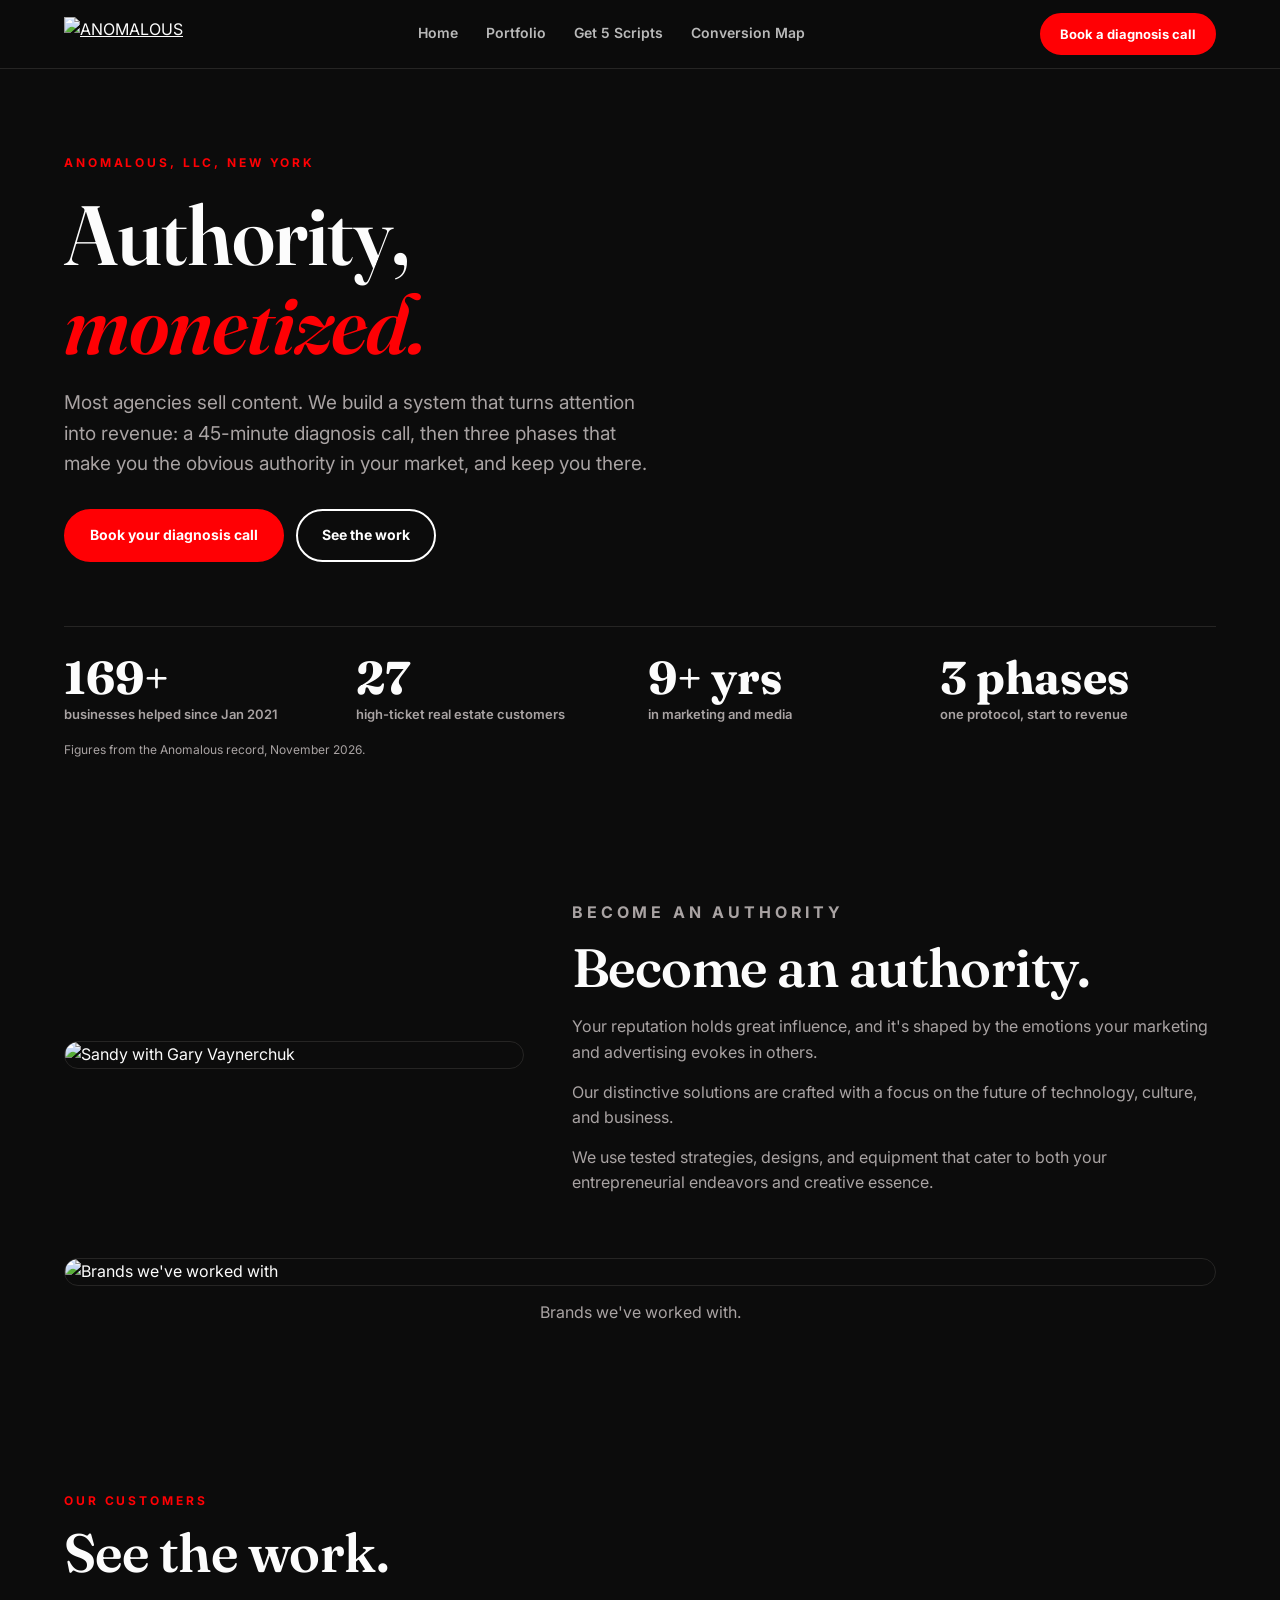
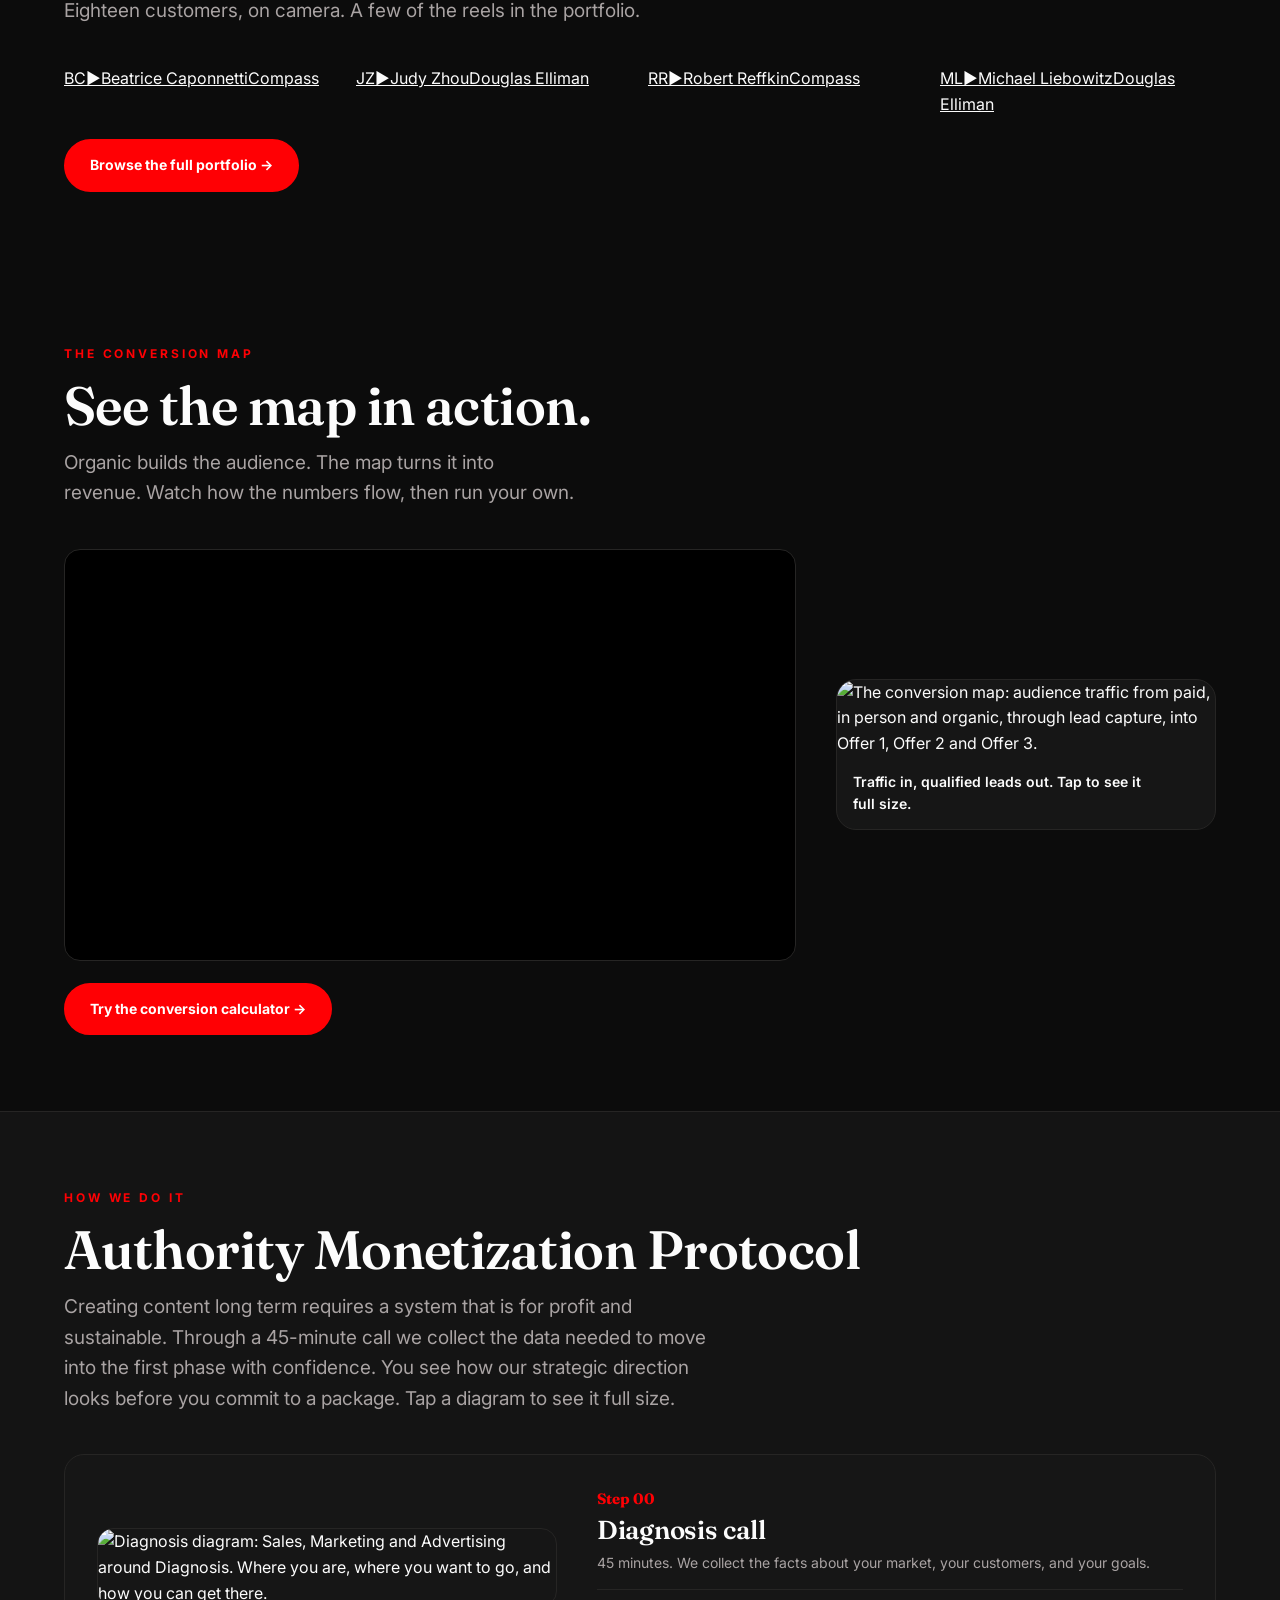
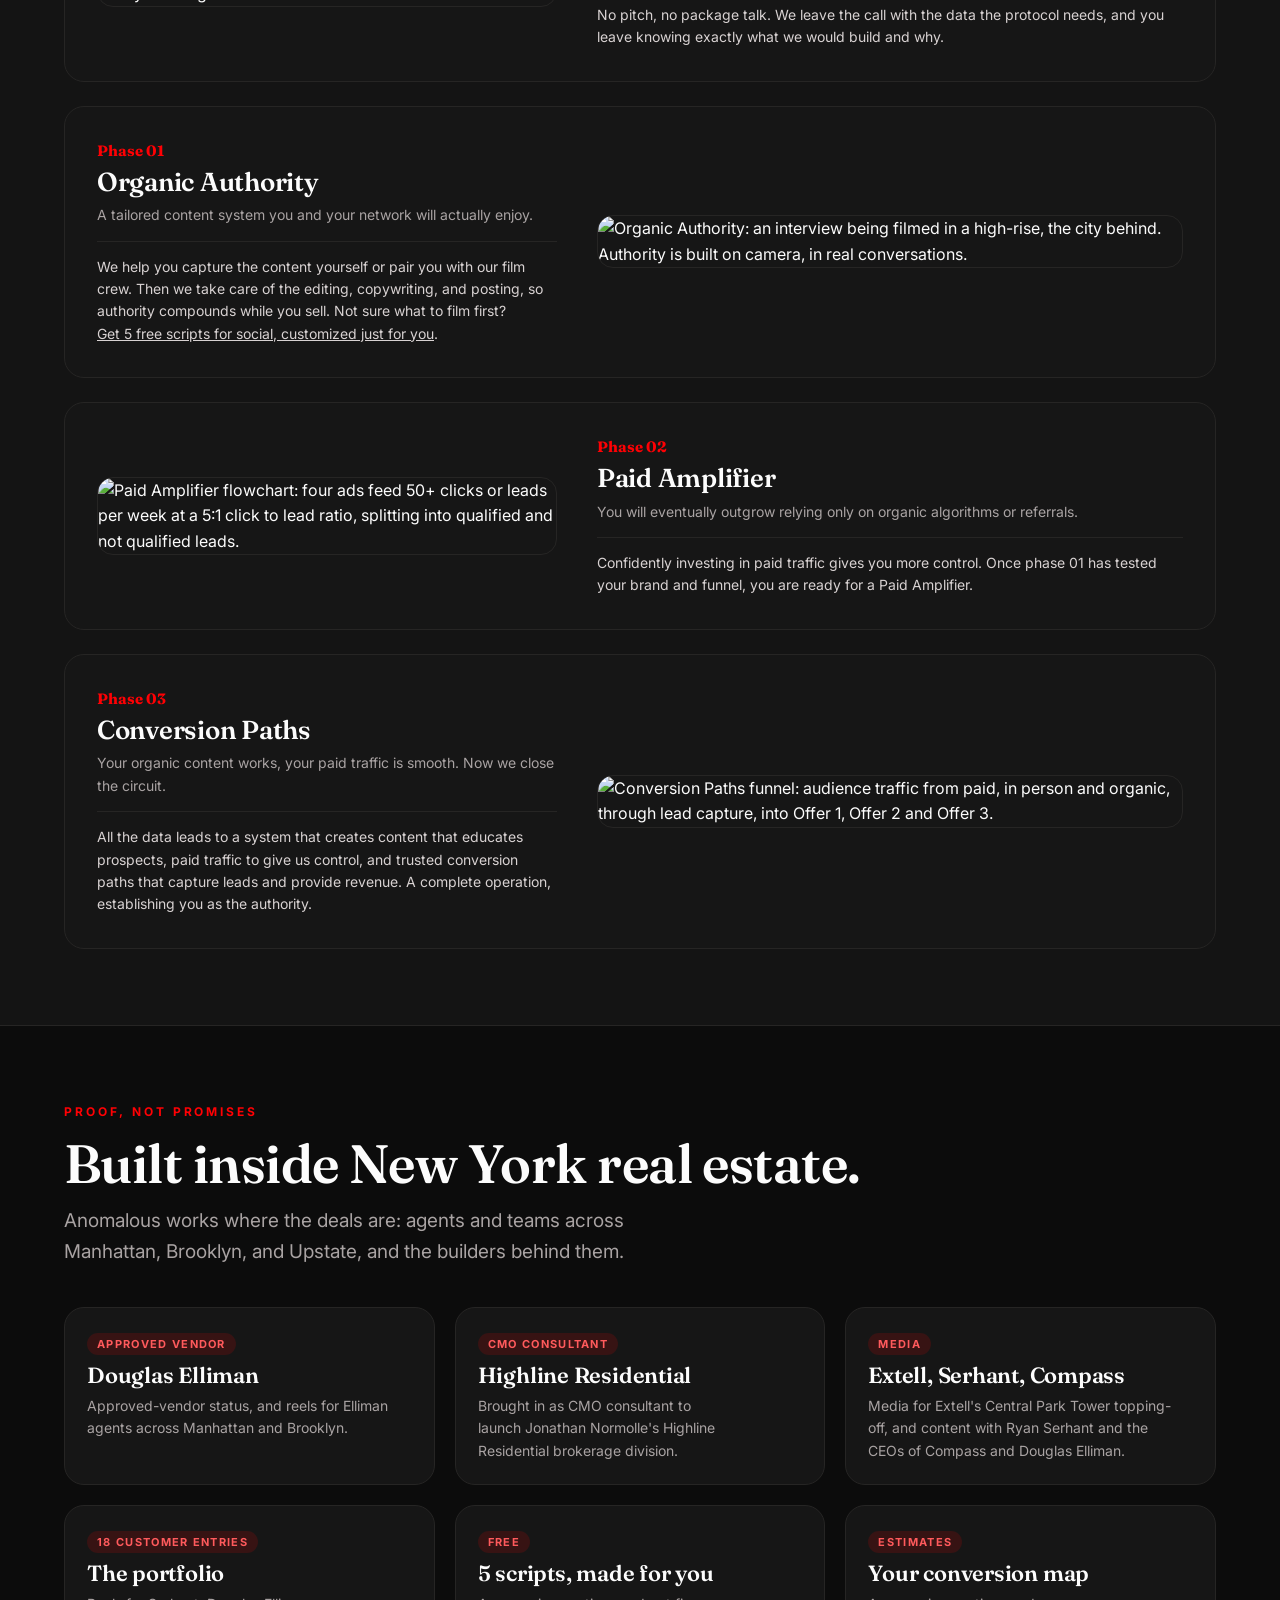
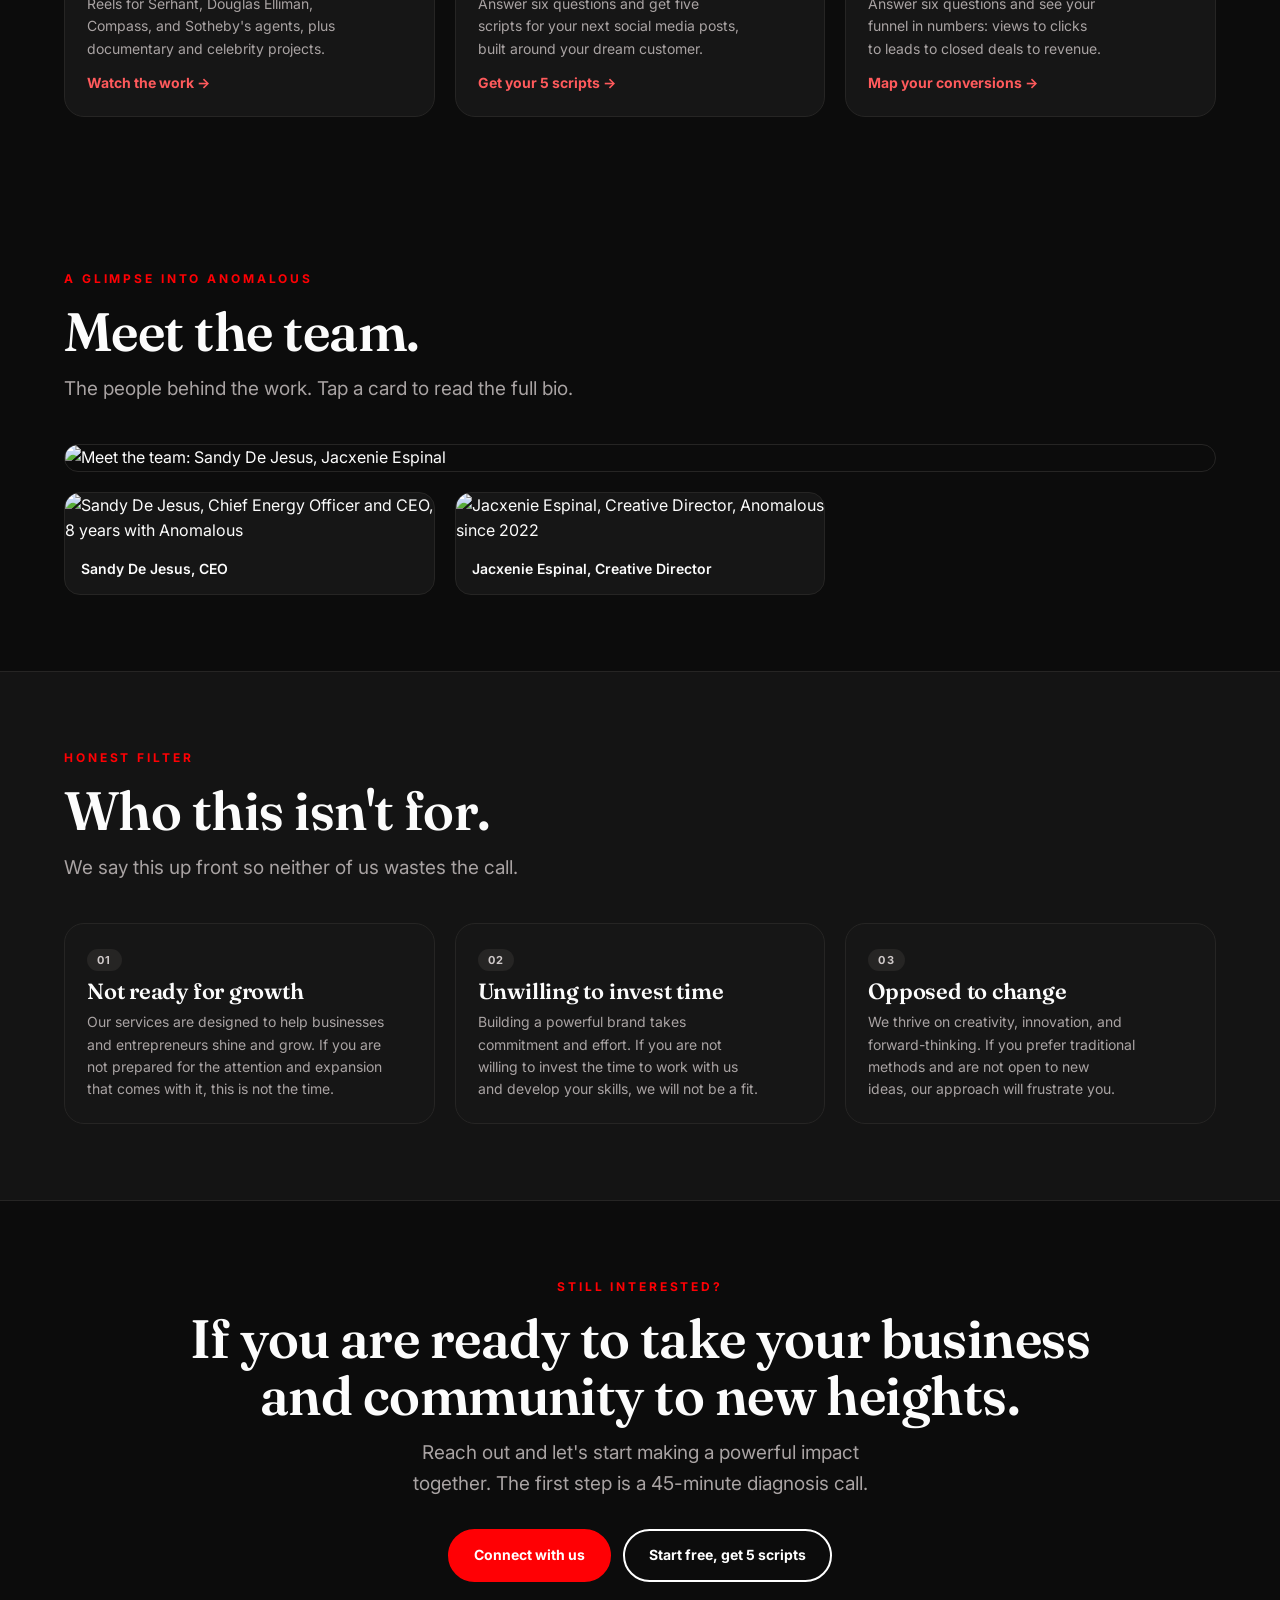
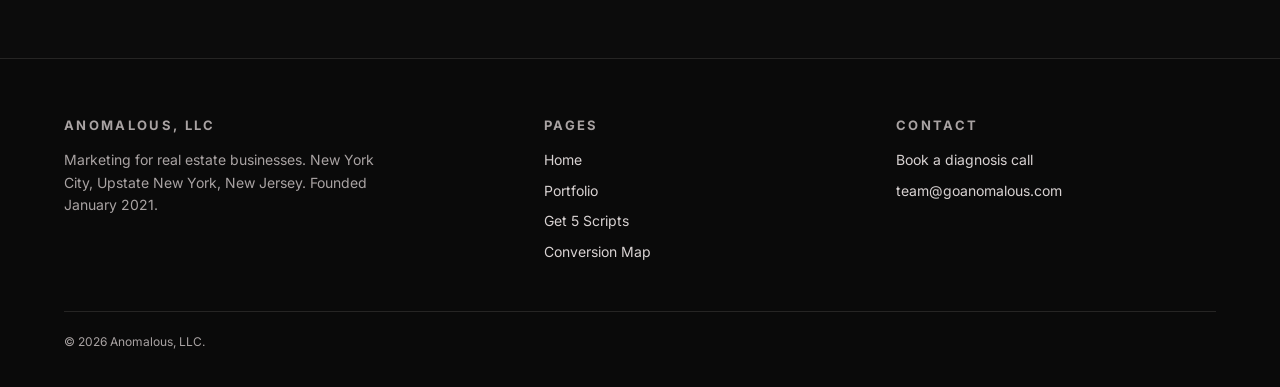
==== commit a89ecf56: "redesign: index.html" ====
--- a/index.html
+++ b/index.html
@@ -4,7 +4,7 @@
 <meta charset="utf-8">
 <meta name="viewport" content="width=device-width, initial-scale=1">
 <title>ANOMALOUS, Real Estate Marketing That Turns Authority Into Revenue</title>
-<meta name="description" content="Anomalous is the marketing agency for real estate. A 45-minute diagnosis call, then three phases: Organic Authority, Paid Amplifier, Conversion Paths. 169+ businesses helped since Jan 2021, 26 high-ticket clients.">
+<meta name="description" content="Anomalous is the marketing agency for real estate. A 45-minute diagnosis call, then three phases: Organic Authority, Paid Amplifier, Conversion Paths. 169+ businesses helped since Jan 2021, 27 high-ticket customers.">
 <meta name="theme-color" content="#0c0c0c">
 <meta property="og:title" content="ANOMALOUS, Authority Monetization Protocol">
 <meta property="og:description" content="A system that turns attention into revenue. Diagnosis call, then three phases.">
@@ -42,7 +42,7 @@
   </div>
   <div class="stats reveal">
     <div class="stat"><b><span data-count="169">0</span>+</b><span class="lbl">businesses helped since Jan 2021</span></div>
-    <div class="stat"><b><span data-count="26">0</span></b><span class="lbl">high-ticket real estate clients</span></div>
+    <div class="stat"><b><span data-count="27">0</span></b><span class="lbl">high-ticket real estate customers</span></div>
     <div class="stat"><b><span data-count="9">0</span>+ yrs</b><span class="lbl">in marketing and media</span></div>
     <div class="stat"><b><span data-count="3">0</span> phases</b><span class="lbl">one protocol, start to revenue</span></div>
   </div>
@@ -68,6 +68,23 @@
   </div>
 </section>
 
+<section id="portfolio-teaser">
+  <div class="wrap">
+    <div class="sec-head reveal">
+      <p class="eyebrow">Our customers</p>
+      <h2>See the work.</h2>
+      <p class="lede">Eighteen customers, on camera. A few of the reels in the portfolio.</p>
+    </div>
+    <div class="grid4 reveal">
+      <a class="ptile" href="portfolio.html"><span class="tile"><span class="mono">BC</span><span class="play">&#9654;</span></span><span class="body"><span class="tname">Beatrice Caponnetti</span><span class="tbroker">Compass</span></span></a>
+      <a class="ptile" href="portfolio.html"><span class="tile"><span class="mono">JZ</span><span class="play">&#9654;</span></span><span class="body"><span class="tname">Judy Zhou</span><span class="tbroker">Douglas Elliman</span></span></a>
+      <a class="ptile" href="portfolio.html"><span class="tile"><span class="mono">RR</span><span class="play">&#9654;</span></span><span class="body"><span class="tname">Robert Reffkin</span><span class="tbroker">Compass</span></span></a>
+      <a class="ptile" href="portfolio.html"><span class="tile"><span class="mono">ML</span><span class="play">&#9654;</span></span><span class="body"><span class="tname">Michael Liebowitz</span><span class="tbroker">Douglas Elliman</span></span></a>
+    </div>
+    <p class="reveal" style="margin-top:22px"><a class="btn" href="portfolio.html">Browse the full portfolio &rarr;</a></p>
+  </div>
+</section>
+
 <section id="conversion-map">
   <div class="wrap">
     <div class="sec-head reveal">
@@ -103,7 +120,7 @@
         <div class="phase-body">
           <p class="num">Step 00</p>
           <h3>Diagnosis call</h3>
-          <p>45 minutes. We collect the facts about your market, your clients, and your goals.</p>
+          <p>45 minutes. We collect the facts about your market, your customers, and your goals.</p>
           <p class="more">No pitch, no package talk. We leave the call with the data the protocol needs, and you leave knowing exactly what we would build and why.</p>
         </div>
       </article>
@@ -157,8 +174,8 @@
       <article class="card reveal"><div class="body"><span class="chip">Media</span><h3>Extell, Serhant, Compass</h3><p>Media for Extell's Central Park Tower topping-off, and content with Ryan Serhant and the CEOs of Compass and Douglas Elliman.</p></div></article>
     </div>
     <div class="grid3" style="margin-top:20px">
-      <article class="card reveal"><div class="body"><span class="chip">18 client entries</span><h3>The portfolio</h3><p>Reels for Serhant, Douglas Elliman, Compass, and Sotheby's agents, plus documentary and celebrity projects.</p><p style="margin-top:12px"><a href="portfolio.html" style="color:var(--red-soft);font-weight:700;text-decoration:none">Watch the work &rarr;</a></p></div></article>
-      <article class="card reveal"><div class="body"><span class="chip">Free</span><h3>5 scripts, made for you</h3><p>Answer six questions and get five scripts for your next social media posts, built around your dream client.</p><p style="margin-top:12px"><a href="scripts.html" style="color:var(--red-soft);font-weight:700;text-decoration:none">Get your 5 scripts &rarr;</a></p></div></article>
+      <article class="card reveal"><div class="body"><span class="chip">18 customer entries</span><h3>The portfolio</h3><p>Reels for Serhant, Douglas Elliman, Compass, and Sotheby's agents, plus documentary and celebrity projects.</p><p style="margin-top:12px"><a href="portfolio.html" style="color:var(--red-soft);font-weight:700;text-decoration:none">Watch the work &rarr;</a></p></div></article>
+      <article class="card reveal"><div class="body"><span class="chip">Free</span><h3>5 scripts, made for you</h3><p>Answer six questions and get five scripts for your next social media posts, built around your dream customer.</p><p style="margin-top:12px"><a href="scripts.html" style="color:var(--red-soft);font-weight:700;text-decoration:none">Get your 5 scripts &rarr;</a></p></div></article>
       <article class="card reveal"><div class="body"><span class="chip">Estimates</span><h3>Your conversion map</h3><p>Answer six questions and see your funnel in numbers: views to clicks to leads to closed deals to revenue.</p><p style="margin-top:12px"><a href="conversion.html" style="color:var(--red-soft);font-weight:700;text-decoration:none">Map your conversions &rarr;</a></p></div></article>
     </div>
   </div>
--- a/assets/style.css
+++ b/assets/style.css
@@ -14,7 +14,7 @@
 h1,h2,h3,.serif{font-family:var(--serif);font-weight:600;line-height:1.06;letter-spacing:-.01em}
 /* Text balance (Socrates lesson, standing rule): no heading breaks into
    five words on one line and a single orphan word on the next. */
-h1,h2,h3,.card-title,.lede{text-wrap:balance}
+h1,h2,h3,.card-title,.lede,.card p{text-wrap:balance}
 p,figcaption{text-wrap:pretty}
 h1{font-size:clamp(44px,7vw,84px)}
 h2{font-size:clamp(32px,4.6vw,54px);margin:14px 0 14px}
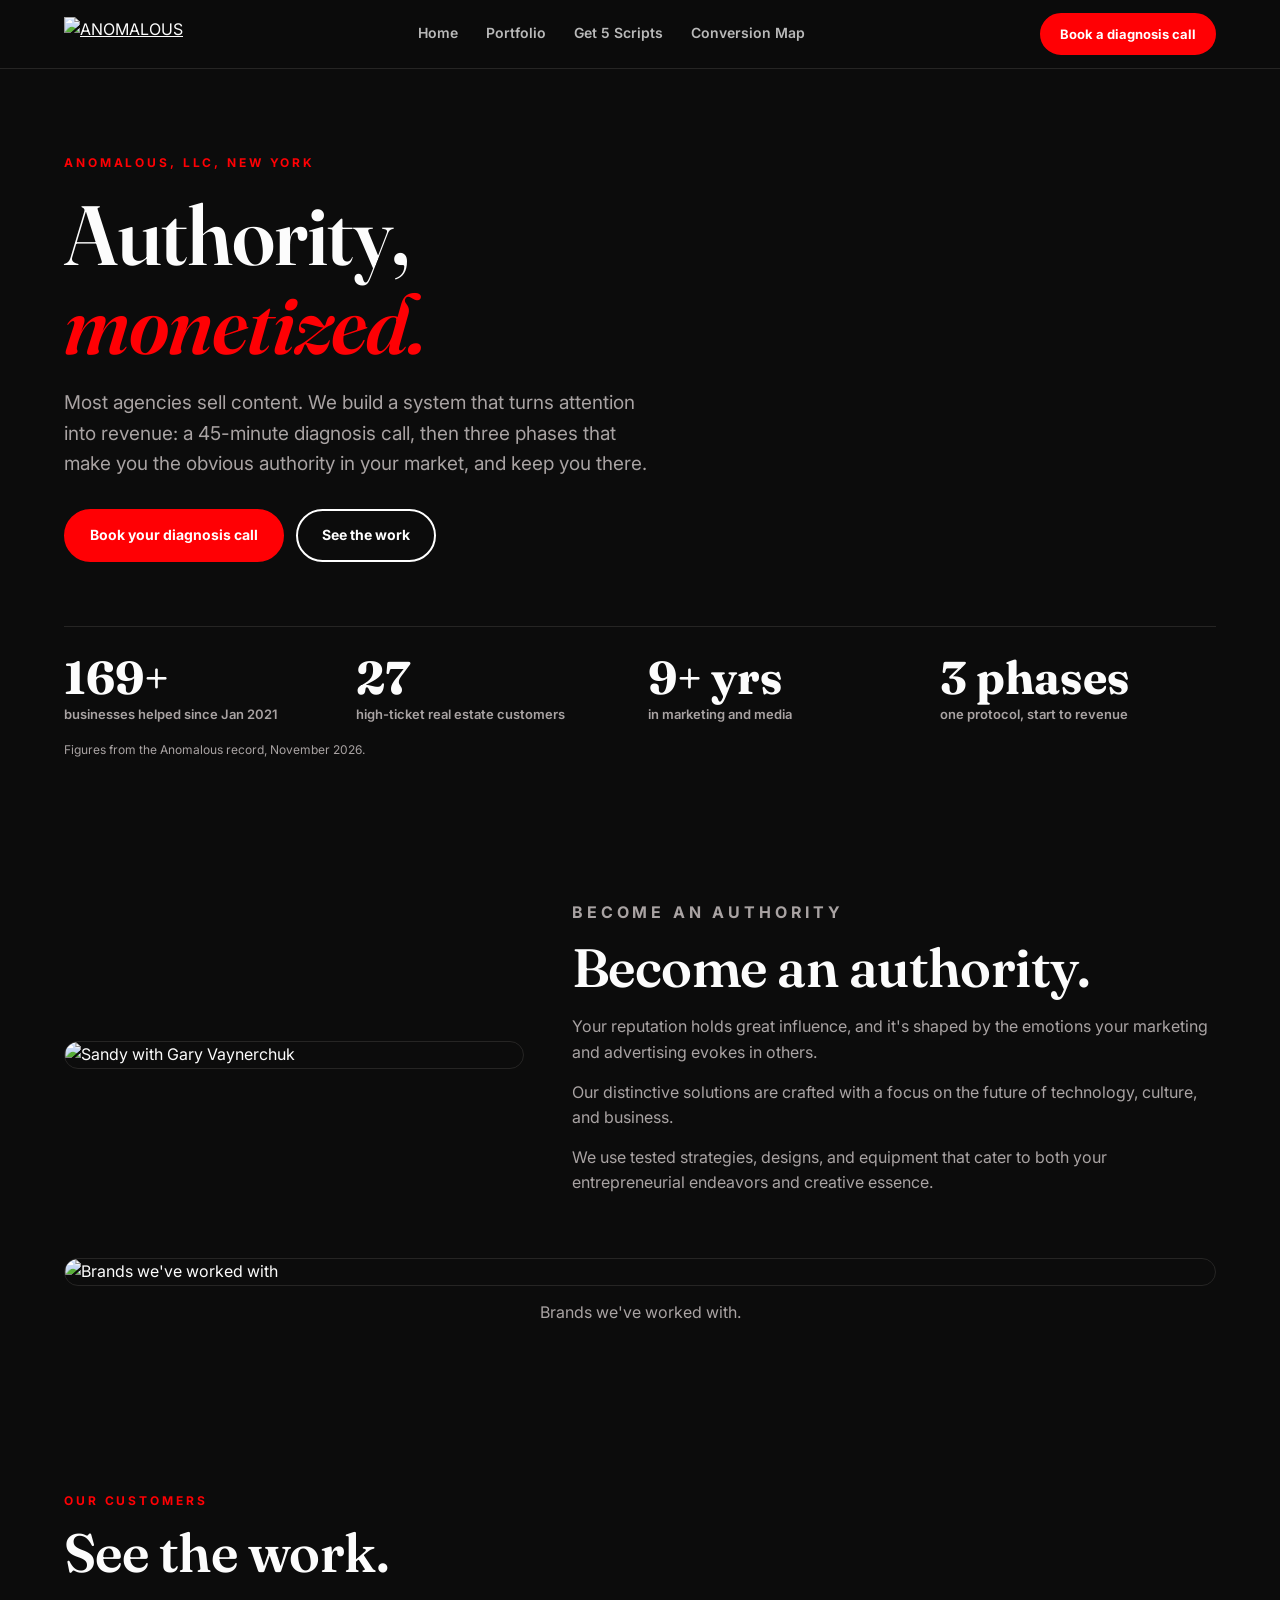
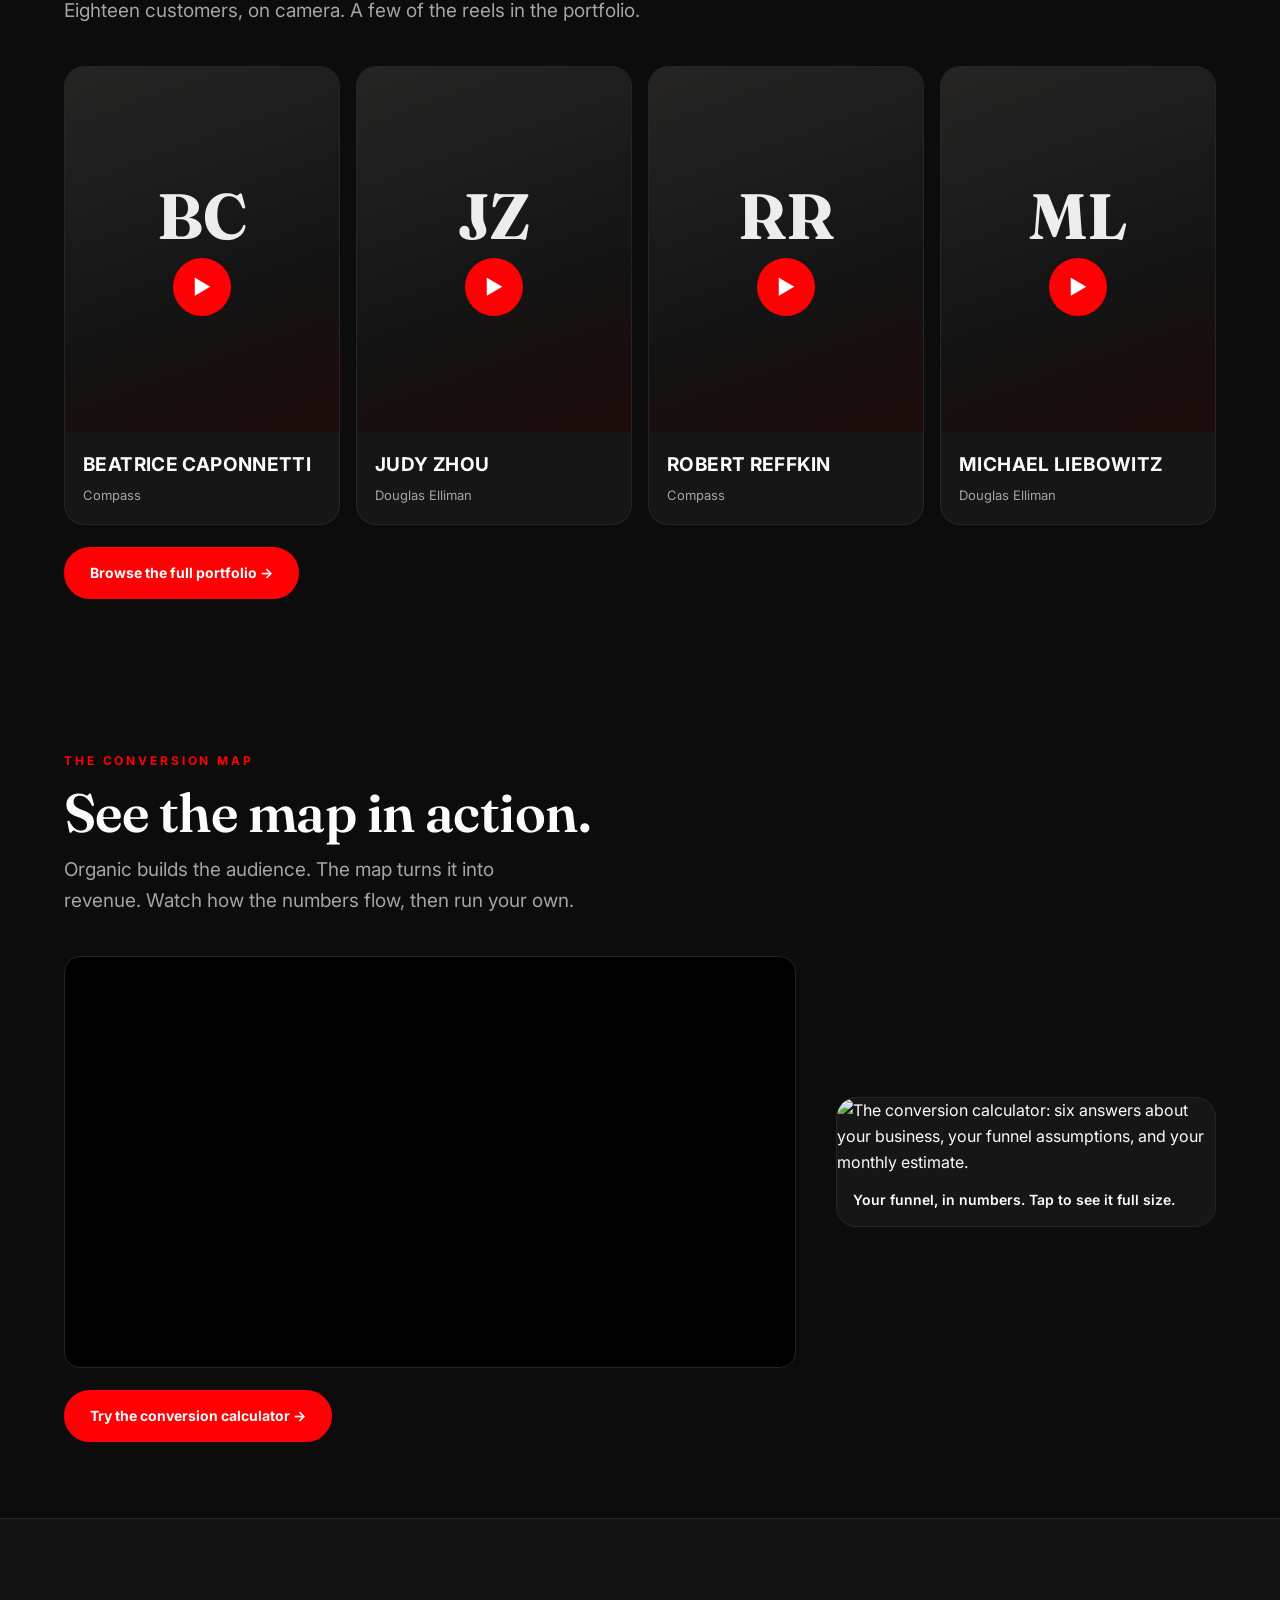
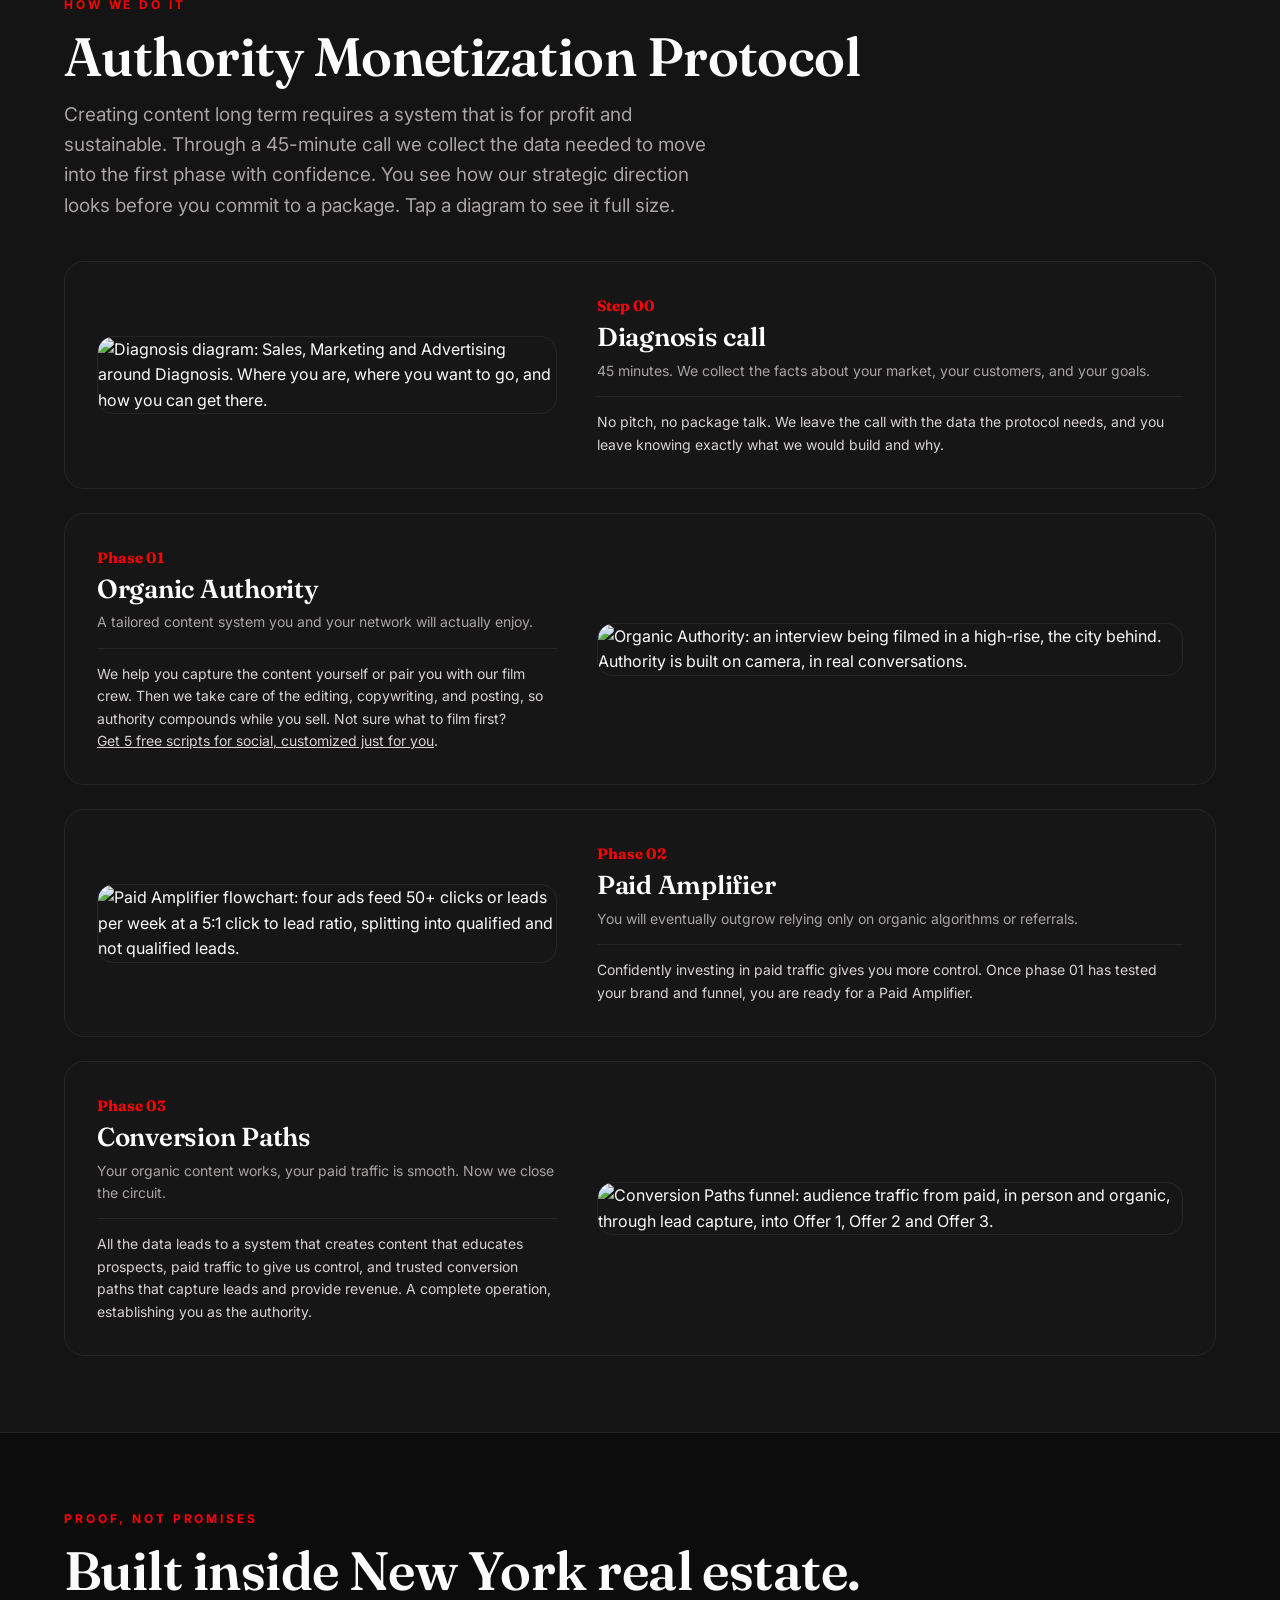
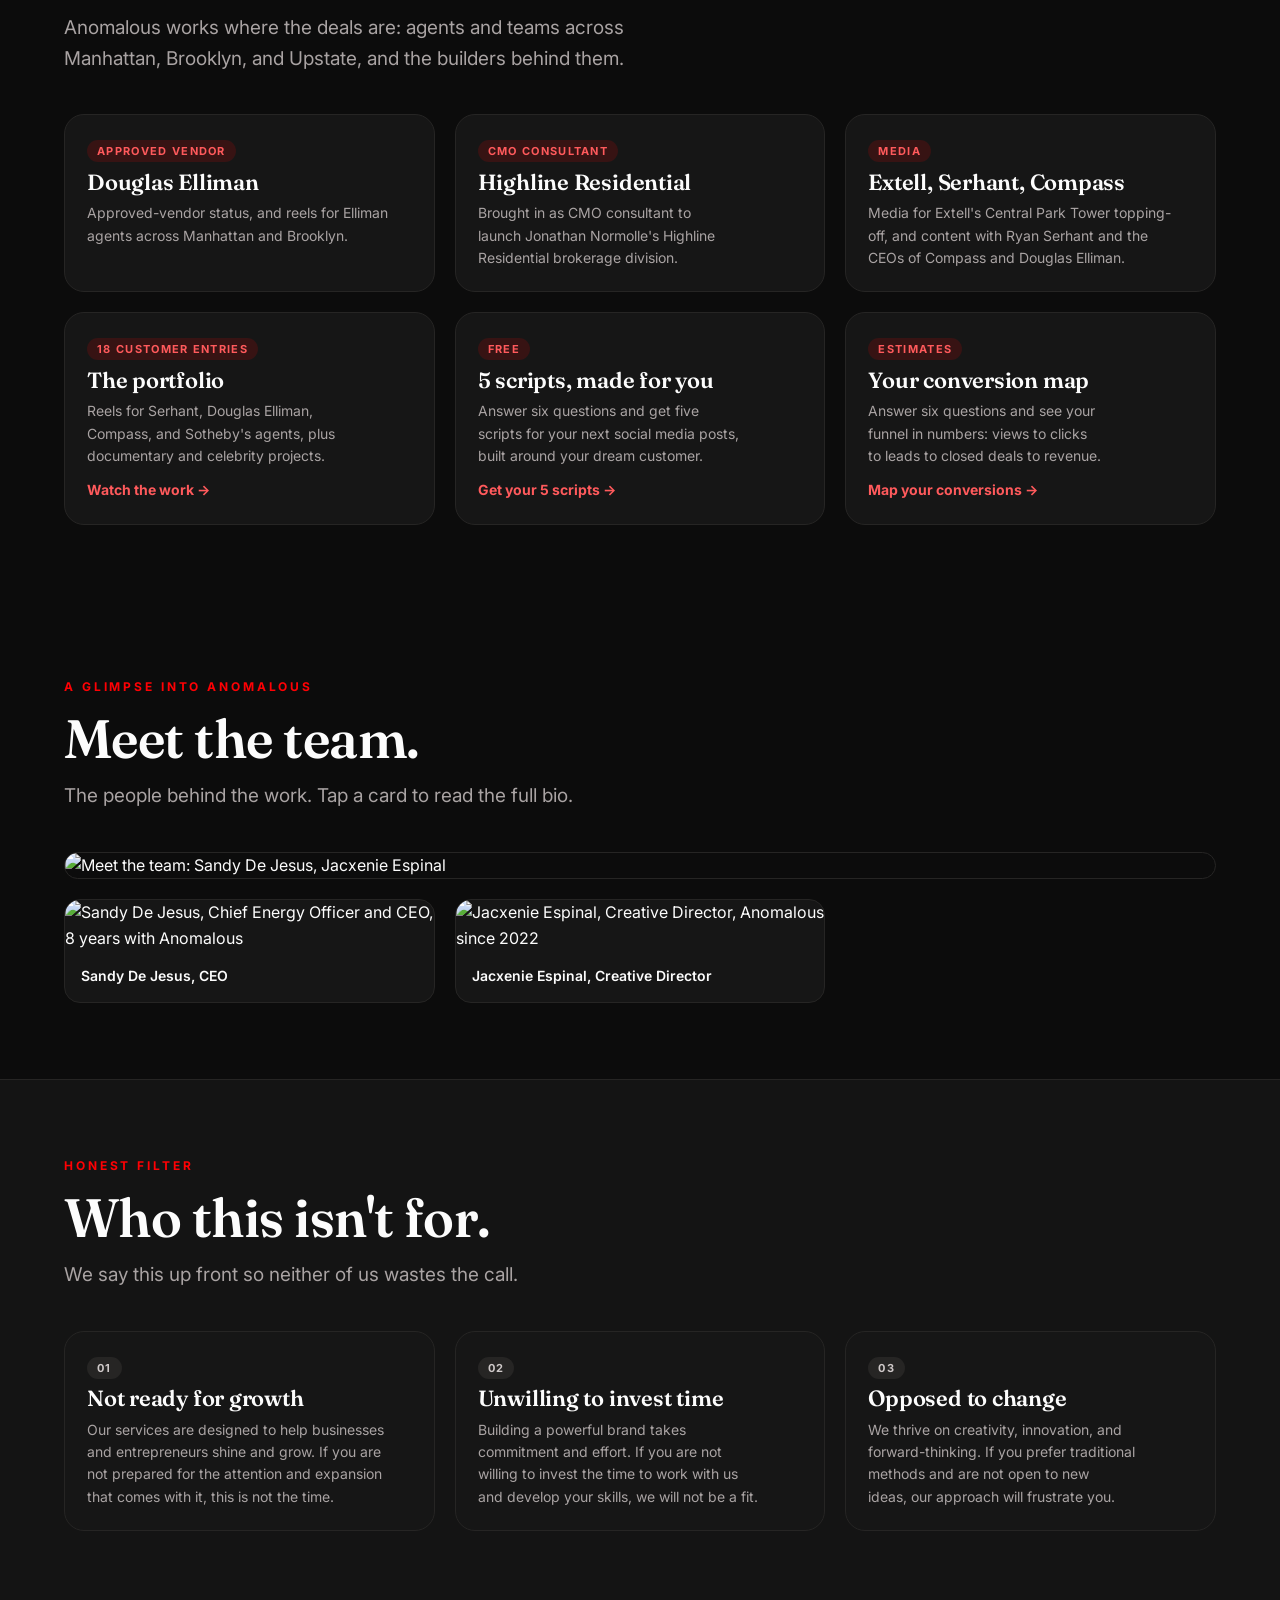
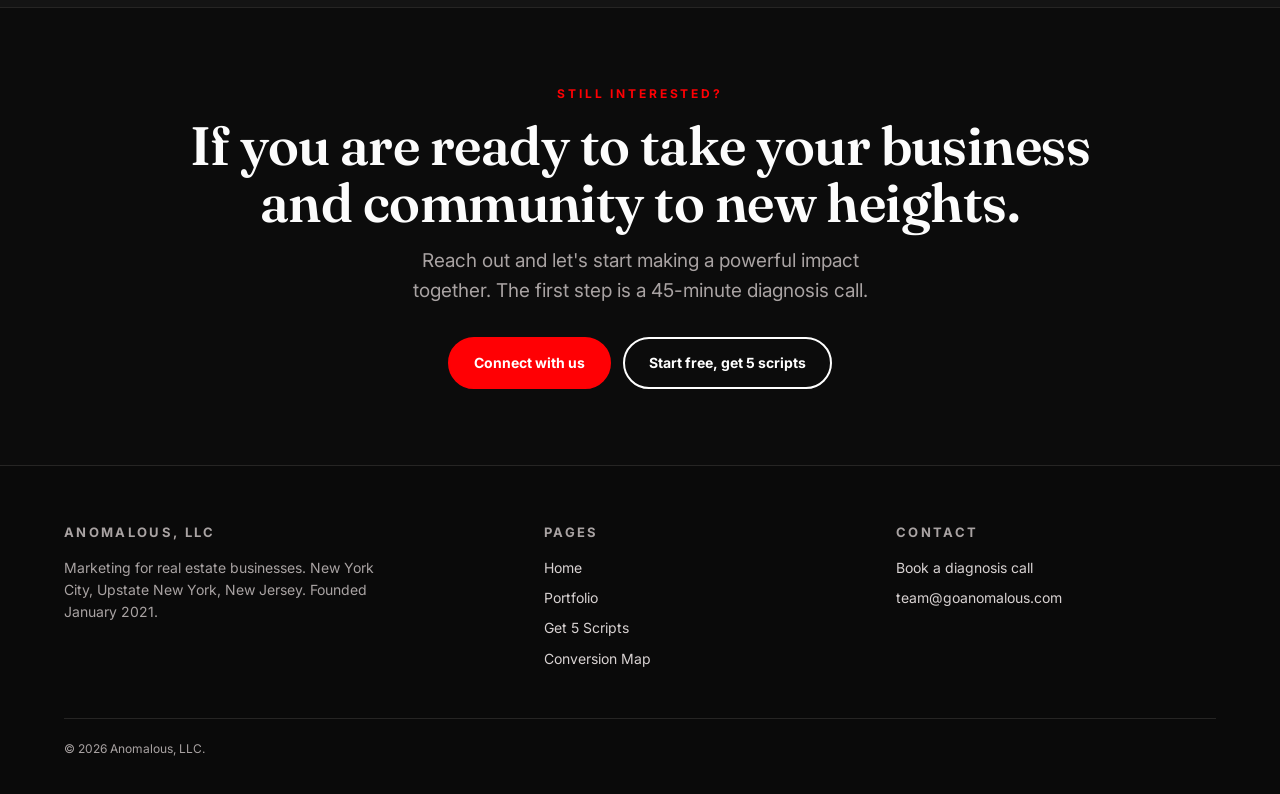
==== commit 07304d11: "redesign: index.html" ====
--- a/index.html
+++ b/index.html
@@ -97,8 +97,8 @@
         <iframe src="https://www.youtube.com/embed/vdDIs8OivaA" title="Conversion Calculator Map" loading="lazy" allow="accelerometer; autoplay; clipboard-write; encrypted-media; gyroscope; picture-in-picture; web-share" referrerpolicy="strict-origin-when-cross-origin" allowfullscreen></iframe>
       </div>
       <figure class="convmap-graphic">
-        <img src="https://images.squarespace-cdn.com/content/v1/5fe3904804e8564c7d72245d/e14e7402-dec6-48f2-8a74-2b800eb09da4/Conversion+Paths+Pin.png?format=1000w" alt="The conversion map: audience traffic from paid, in person and organic, through lead capture, into Offer 1, Offer 2 and Offer 3." loading="lazy" data-lb="https://images.squarespace-cdn.com/content/v1/5fe3904804e8564c7d72245d/e14e7402-dec6-48f2-8a74-2b800eb09da4/Conversion+Paths+Pin.png?format=1500w">
-        <figcaption>Traffic in, qualified leads out. Tap to see it full size.</figcaption>
+        <img src="https://mrsandtheman.github.io/go-assets/anomalous-redesign/conversion-calculator-snapshot.png" alt="The conversion calculator: six answers about your business, your funnel assumptions, and your monthly estimate." loading="lazy" data-lb="https://mrsandtheman.github.io/go-assets/anomalous-redesign/conversion-calculator-snapshot.png">
+        <figcaption>Your funnel, in numbers. Tap to see it full size.</figcaption>
       </figure>
     </div>
     <p class="reveal" style="margin-top:22px"><a class="btn" href="conversion.html">Try the conversion calculator &rarr;</a></p>
--- a/assets/style.css
+++ b/assets/style.css
@@ -72,6 +72,15 @@
 .convmap-graphic{border-radius:20px;overflow:hidden;border:1px solid var(--line);cursor:zoom-in;margin:0;background:var(--card)}
 .convmap-graphic img{width:100%}
 .convmap-graphic figcaption{padding:14px 16px;font-size:14px;font-weight:600}
+/* portfolio teaser tiles (homepage, under brands) */
+.ptile{display:block;background:var(--card);border:1px solid var(--line);border-radius:20px;overflow:hidden;text-decoration:none;transition:transform .2s ease,border-color .2s ease}
+.ptile:hover{transform:translateY(-4px);border-color:#3e3e3e}
+.ptile .tile{aspect-ratio:9/12;display:flex;flex-direction:column;align-items:center;justify-content:center;gap:10px;background:linear-gradient(160deg,#262524,#141414 60%,#1d0a0a)}
+.ptile .tile .mono{font-family:var(--serif);font-size:64px;color:rgba(255,255,255,.92);font-weight:700;line-height:1}
+.ptile .tile .play{width:58px;height:58px;border-radius:50%;background:var(--red);display:flex;align-items:center;justify-content:center;font-size:20px;color:#fff}
+.ptile .body{display:block;padding:18px}
+.ptile .tname{display:block;font-size:19px;text-transform:uppercase;letter-spacing:.02em;color:var(--text);font-weight:700}
+.ptile .tbroker{display:block;font-size:13px;color:var(--muted);margin-top:4px}
 /* team */
 .team-collage{border-radius:20px;overflow:hidden;border:1px solid var(--line);margin-bottom:20px;cursor:zoom-in}
 .team-collage img{width:100%}
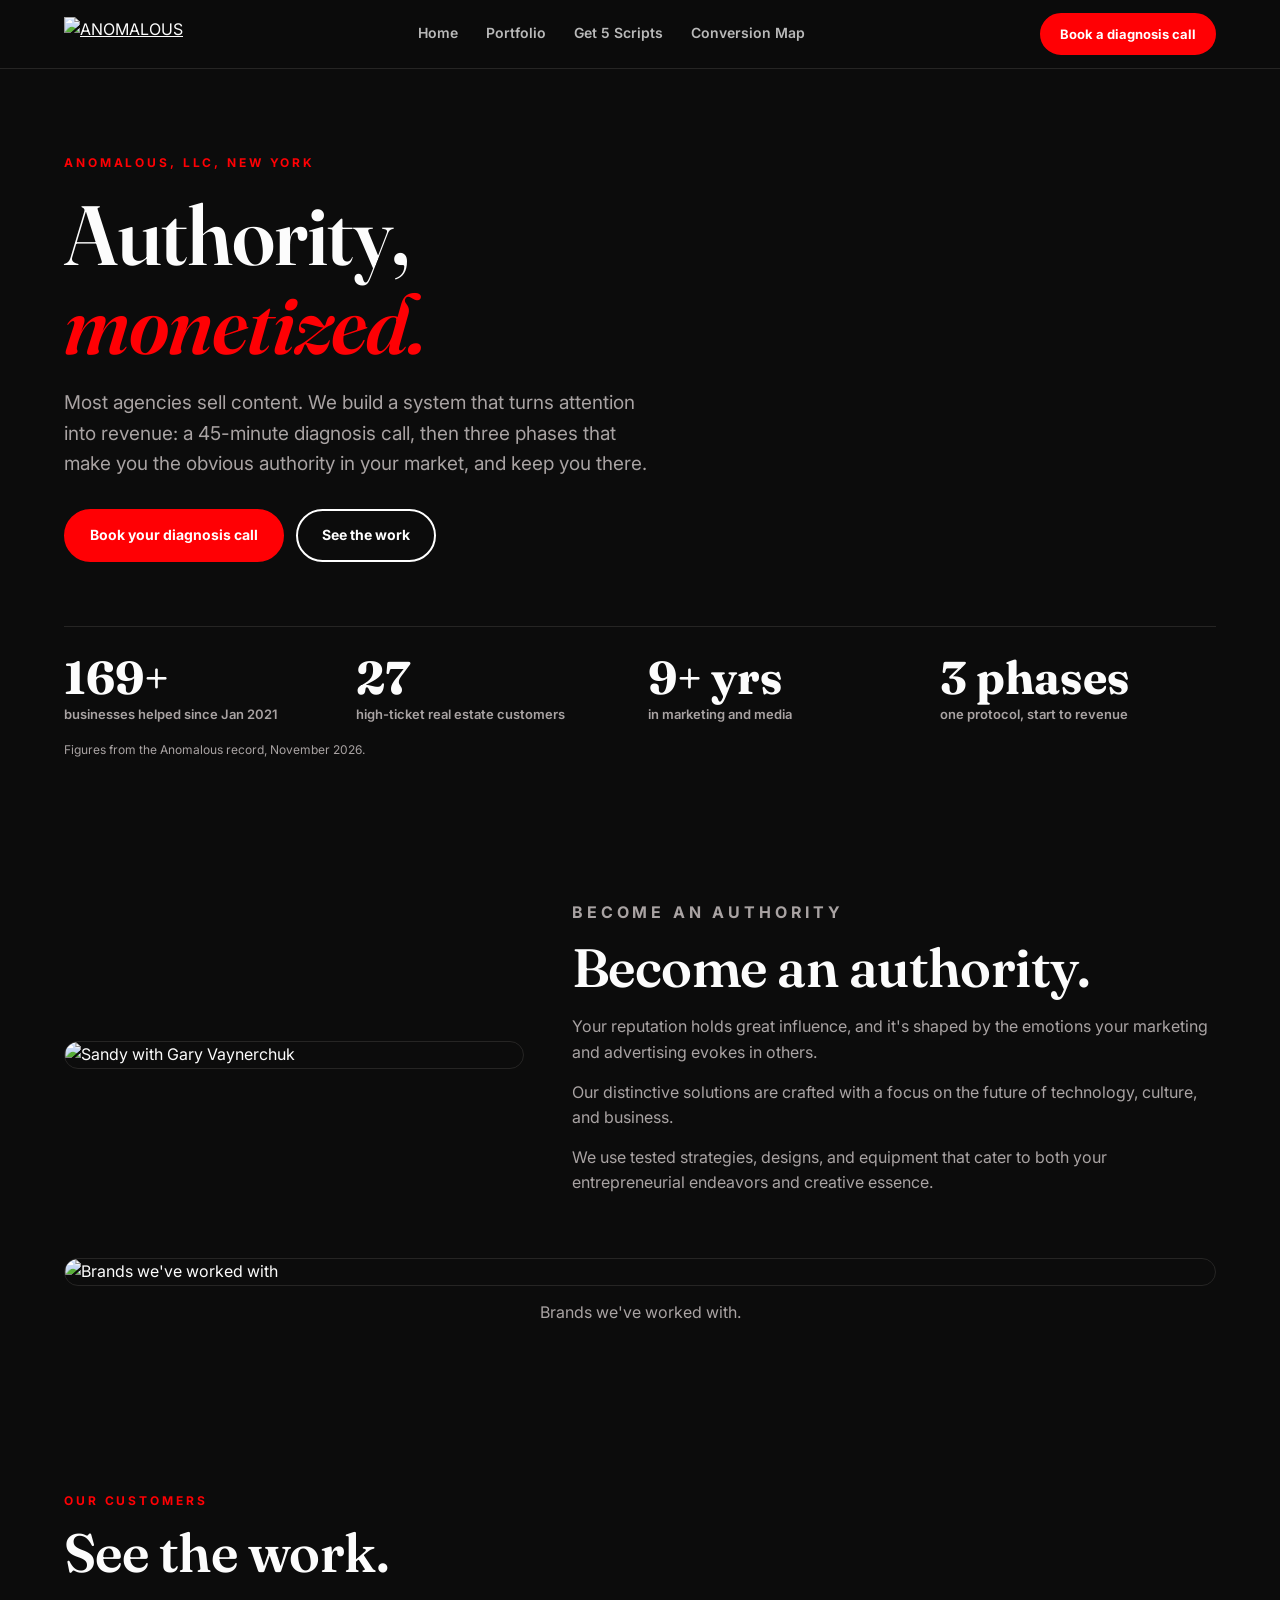
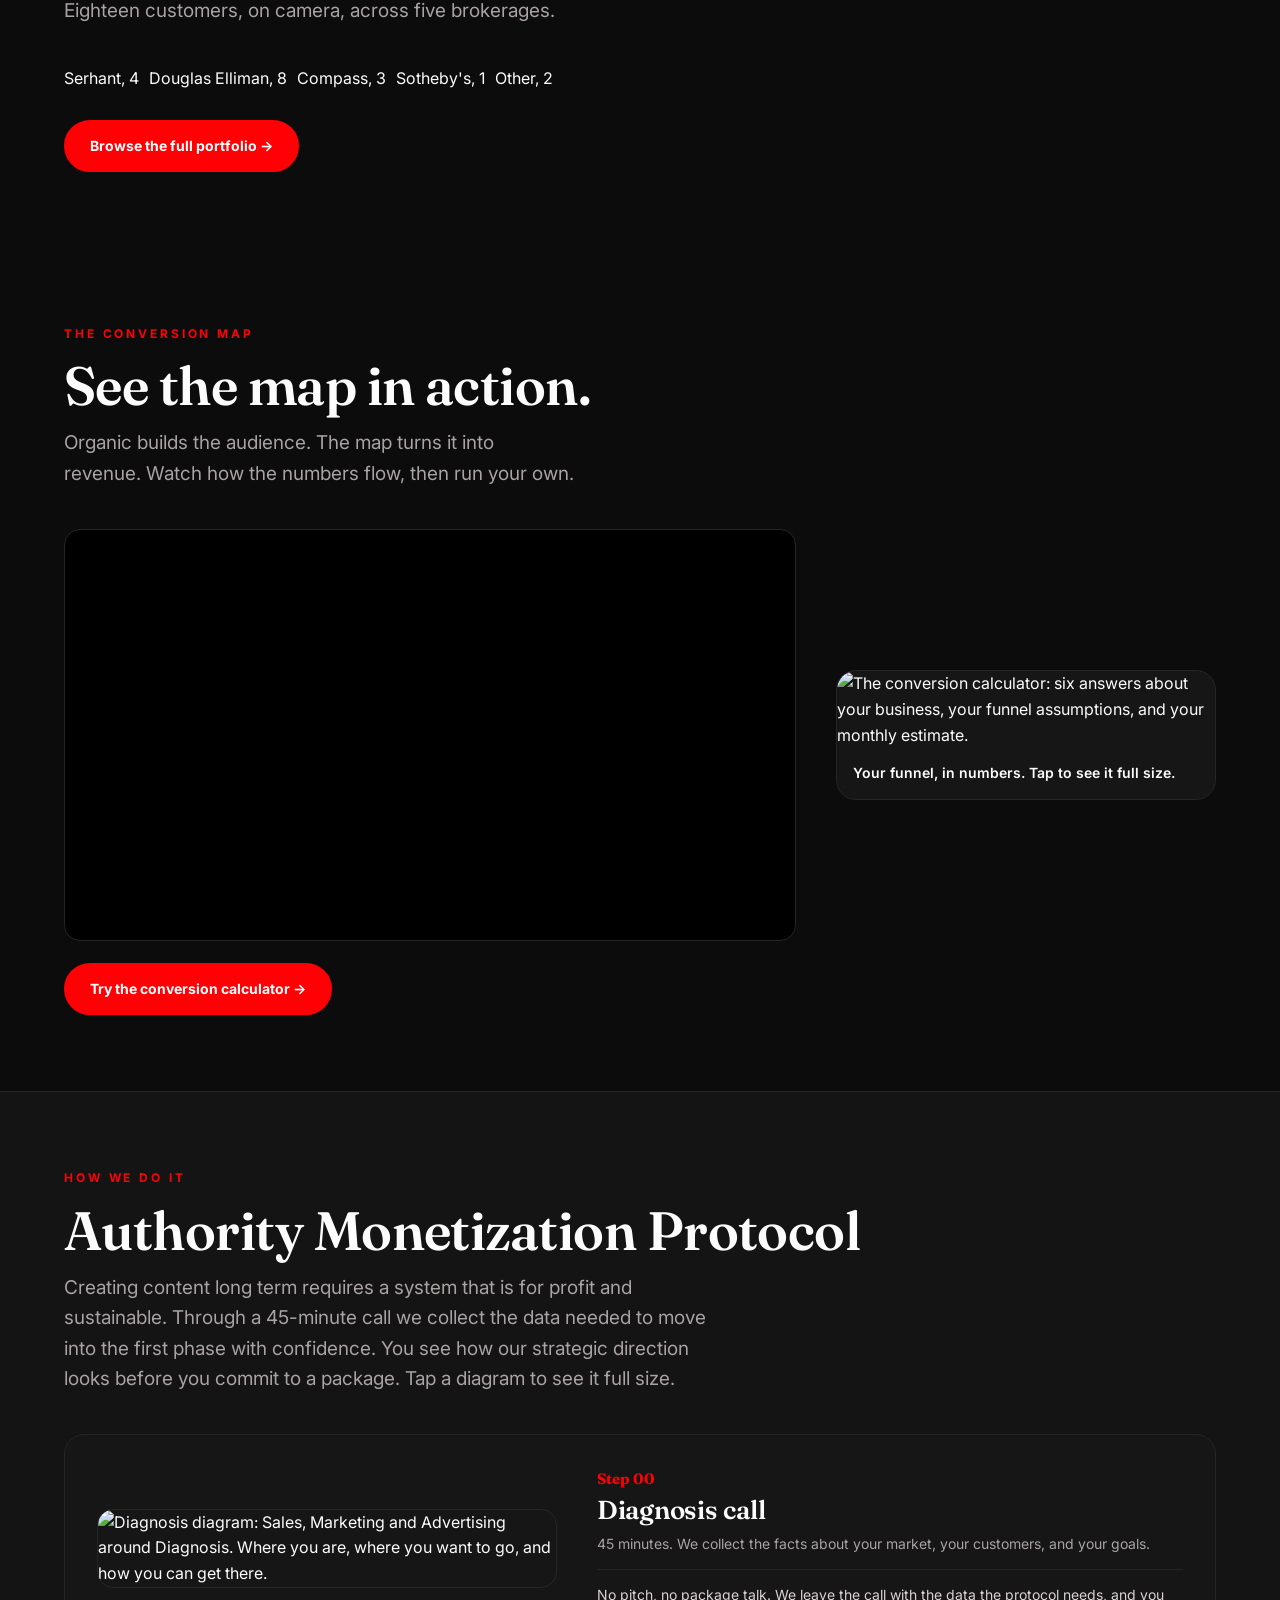
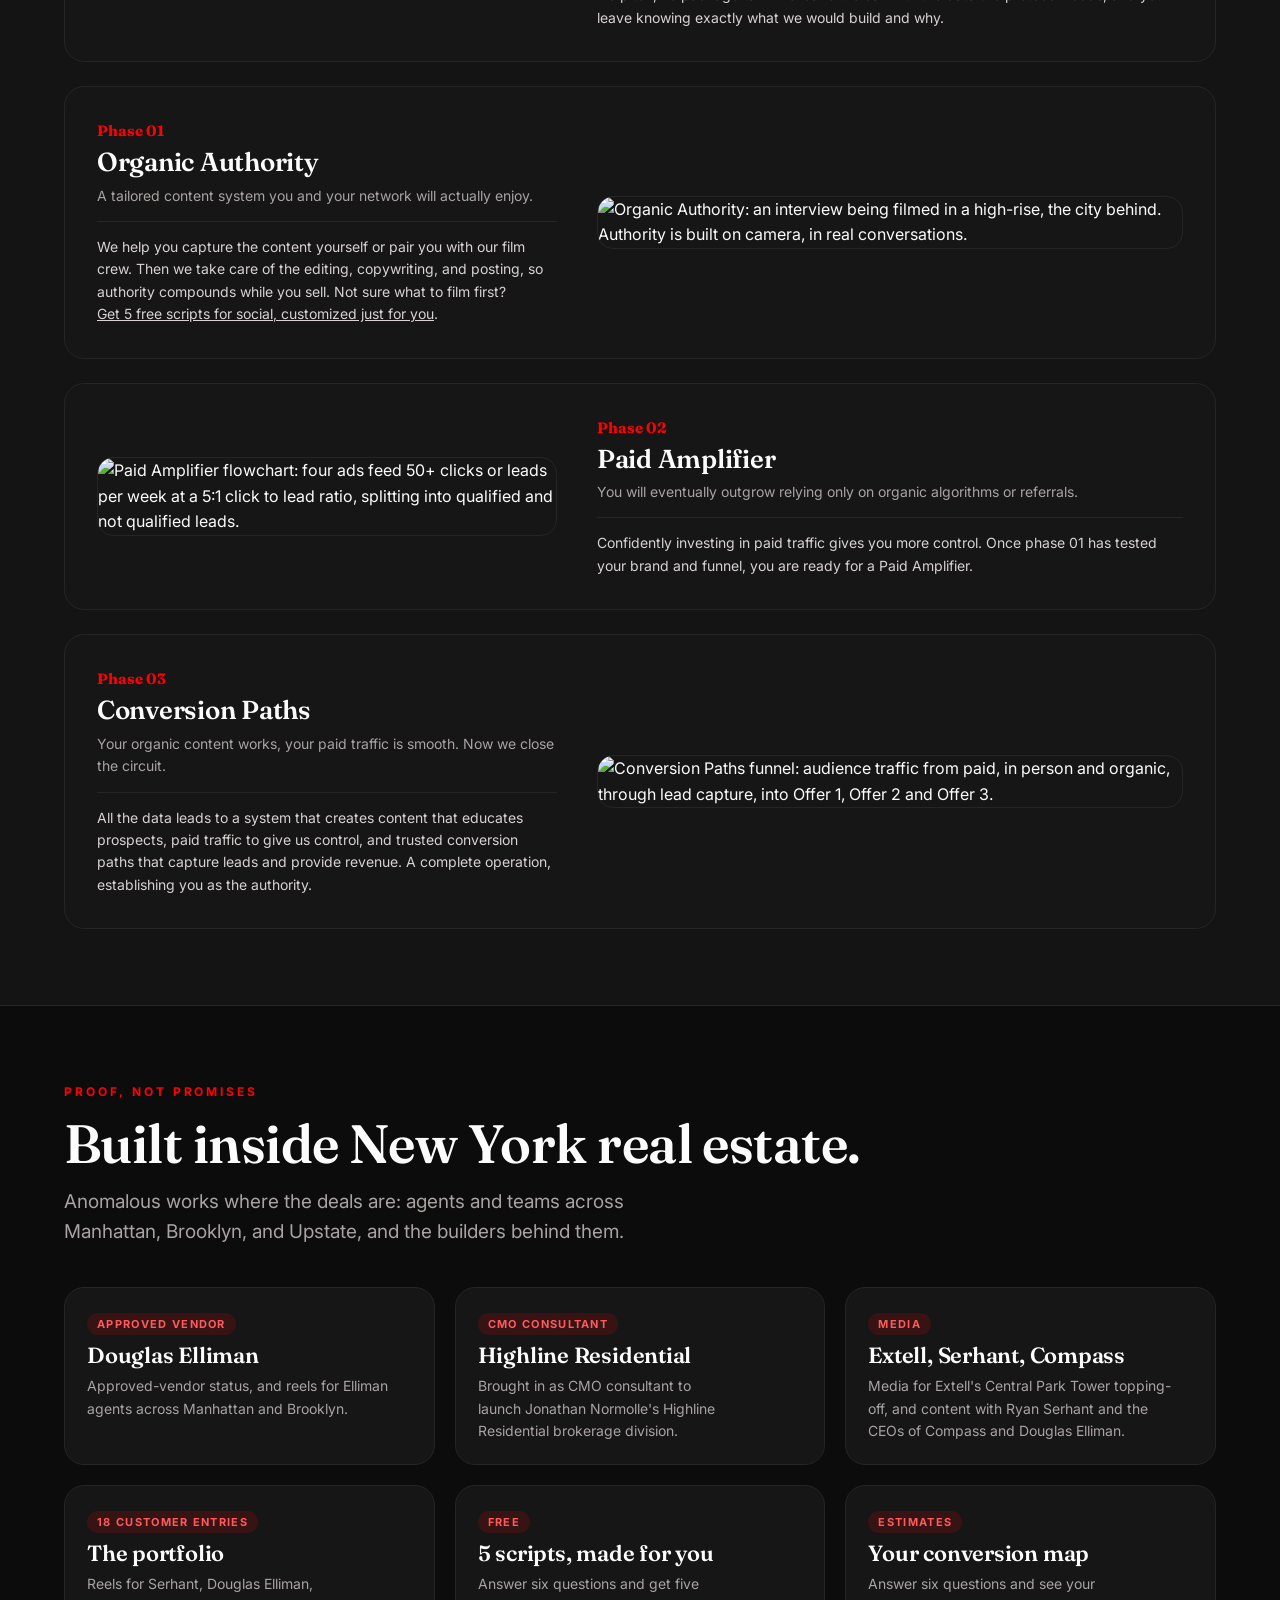
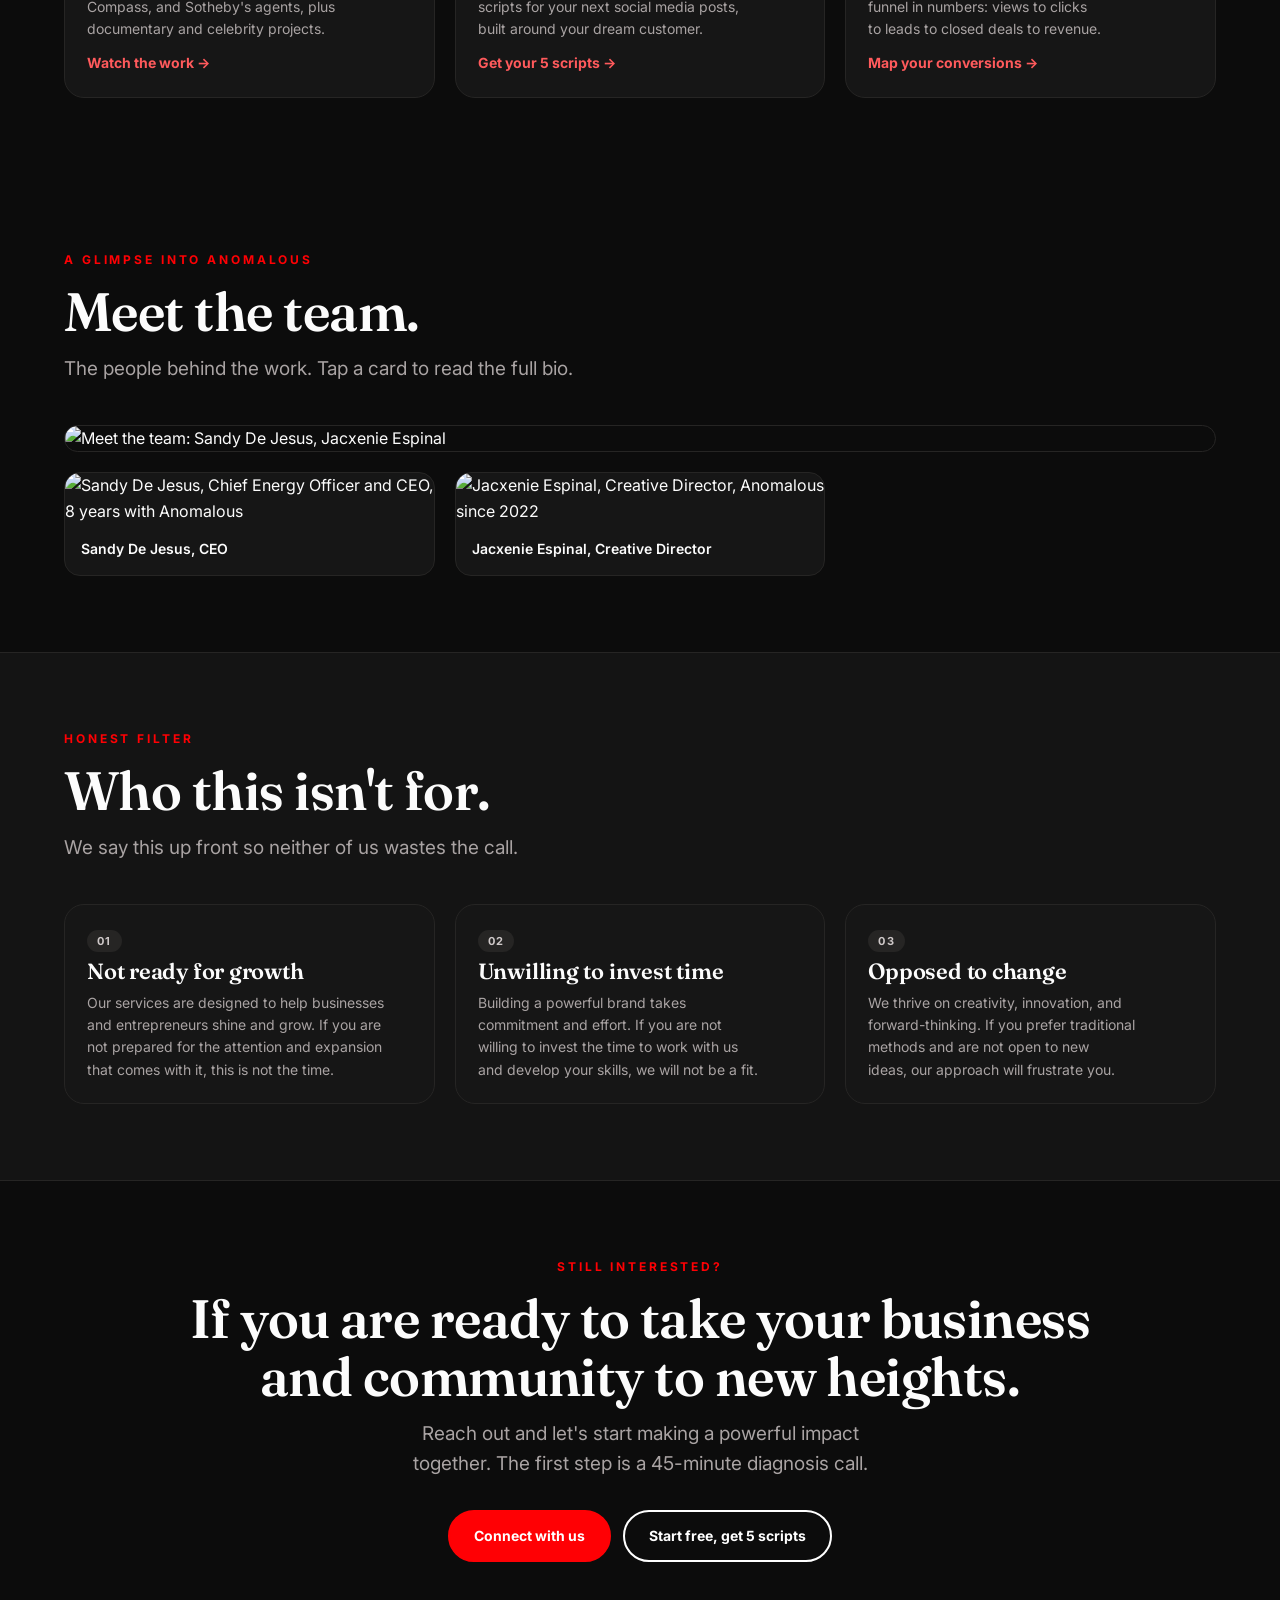
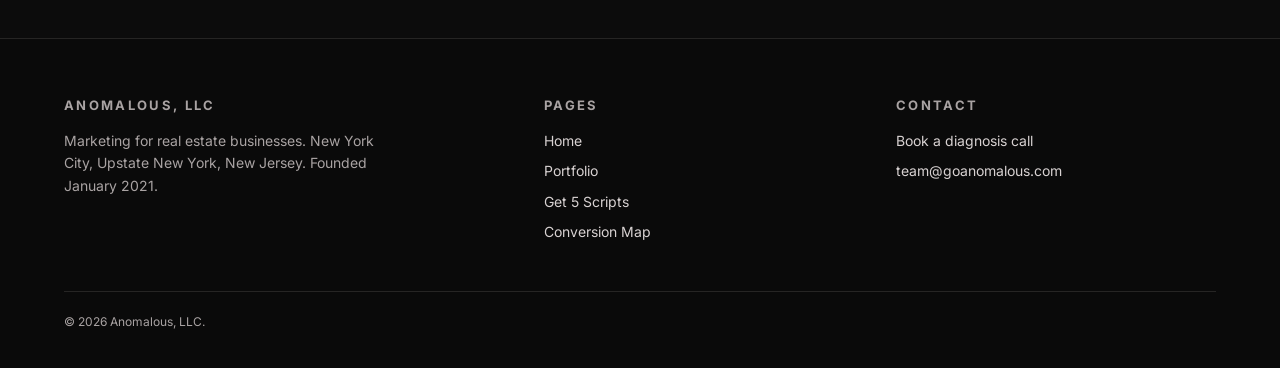
==== commit 358c78f7: "redesign: index.html" ====
--- a/index.html
+++ b/index.html
@@ -73,13 +73,14 @@
     <div class="sec-head reveal">
       <p class="eyebrow">Our customers</p>
       <h2>See the work.</h2>
-      <p class="lede">Eighteen customers, on camera. A few of the reels in the portfolio.</p>
-    </div>
-    <div class="grid4 reveal">
-      <a class="ptile" href="portfolio.html"><span class="tile"><span class="mono">BC</span><span class="play">&#9654;</span></span><span class="body"><span class="tname">Beatrice Caponnetti</span><span class="tbroker">Compass</span></span></a>
-      <a class="ptile" href="portfolio.html"><span class="tile"><span class="mono">JZ</span><span class="play">&#9654;</span></span><span class="body"><span class="tname">Judy Zhou</span><span class="tbroker">Douglas Elliman</span></span></a>
-      <a class="ptile" href="portfolio.html"><span class="tile"><span class="mono">RR</span><span class="play">&#9654;</span></span><span class="body"><span class="tname">Robert Reffkin</span><span class="tbroker">Compass</span></span></a>
-      <a class="ptile" href="portfolio.html"><span class="tile"><span class="mono">ML</span><span class="play">&#9654;</span></span><span class="body"><span class="tname">Michael Liebowitz</span><span class="tbroker">Douglas Elliman</span></span></a>
+      <p class="lede">Eighteen customers, on camera, across five brokerages.</p>
+    </div>
+    <div class="filters reveal">
+      <span class="pbubble">Serhant, 4</span>
+      <span class="pbubble">Douglas Elliman, 8</span>
+      <span class="pbubble">Compass, 3</span>
+      <span class="pbubble">Sotheby's, 1</span>
+      <span class="pbubble">Other, 2</span>
     </div>
     <p class="reveal" style="margin-top:22px"><a class="btn" href="portfolio.html">Browse the full portfolio &rarr;</a></p>
   </div>
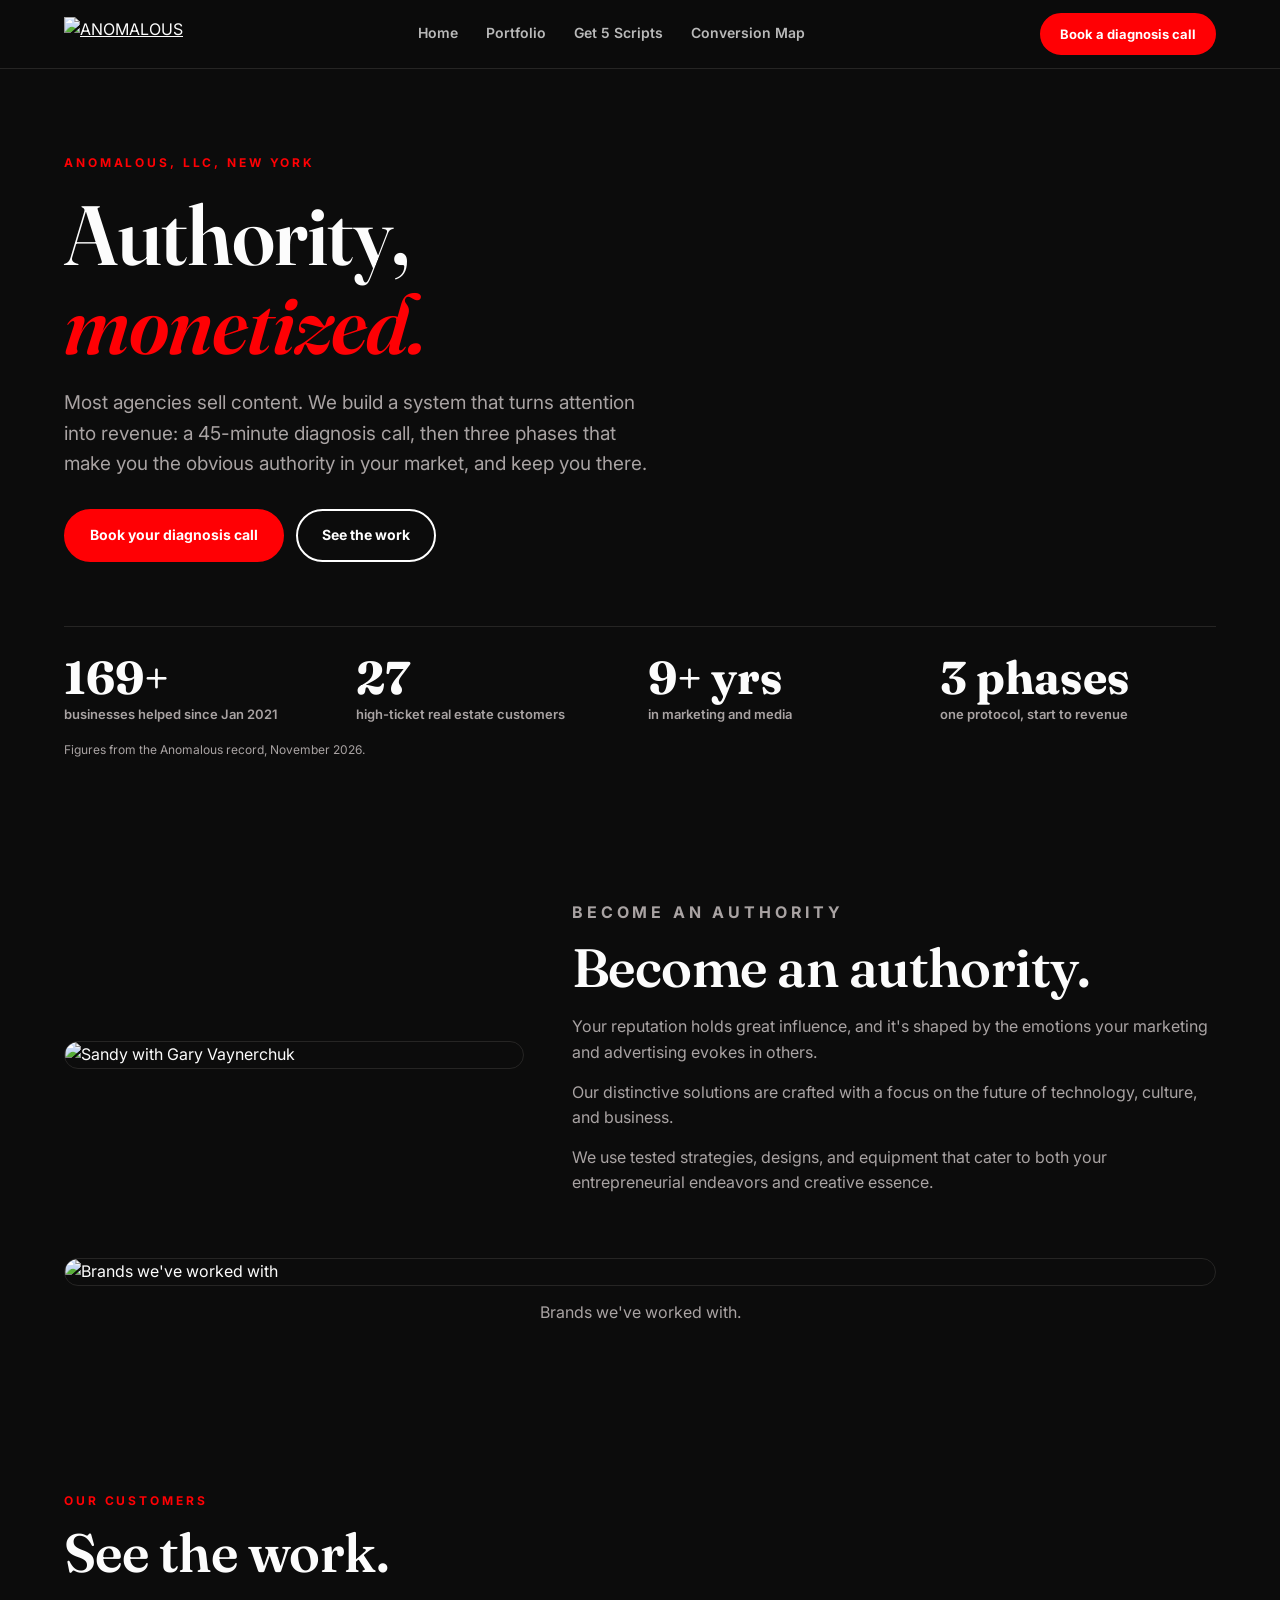
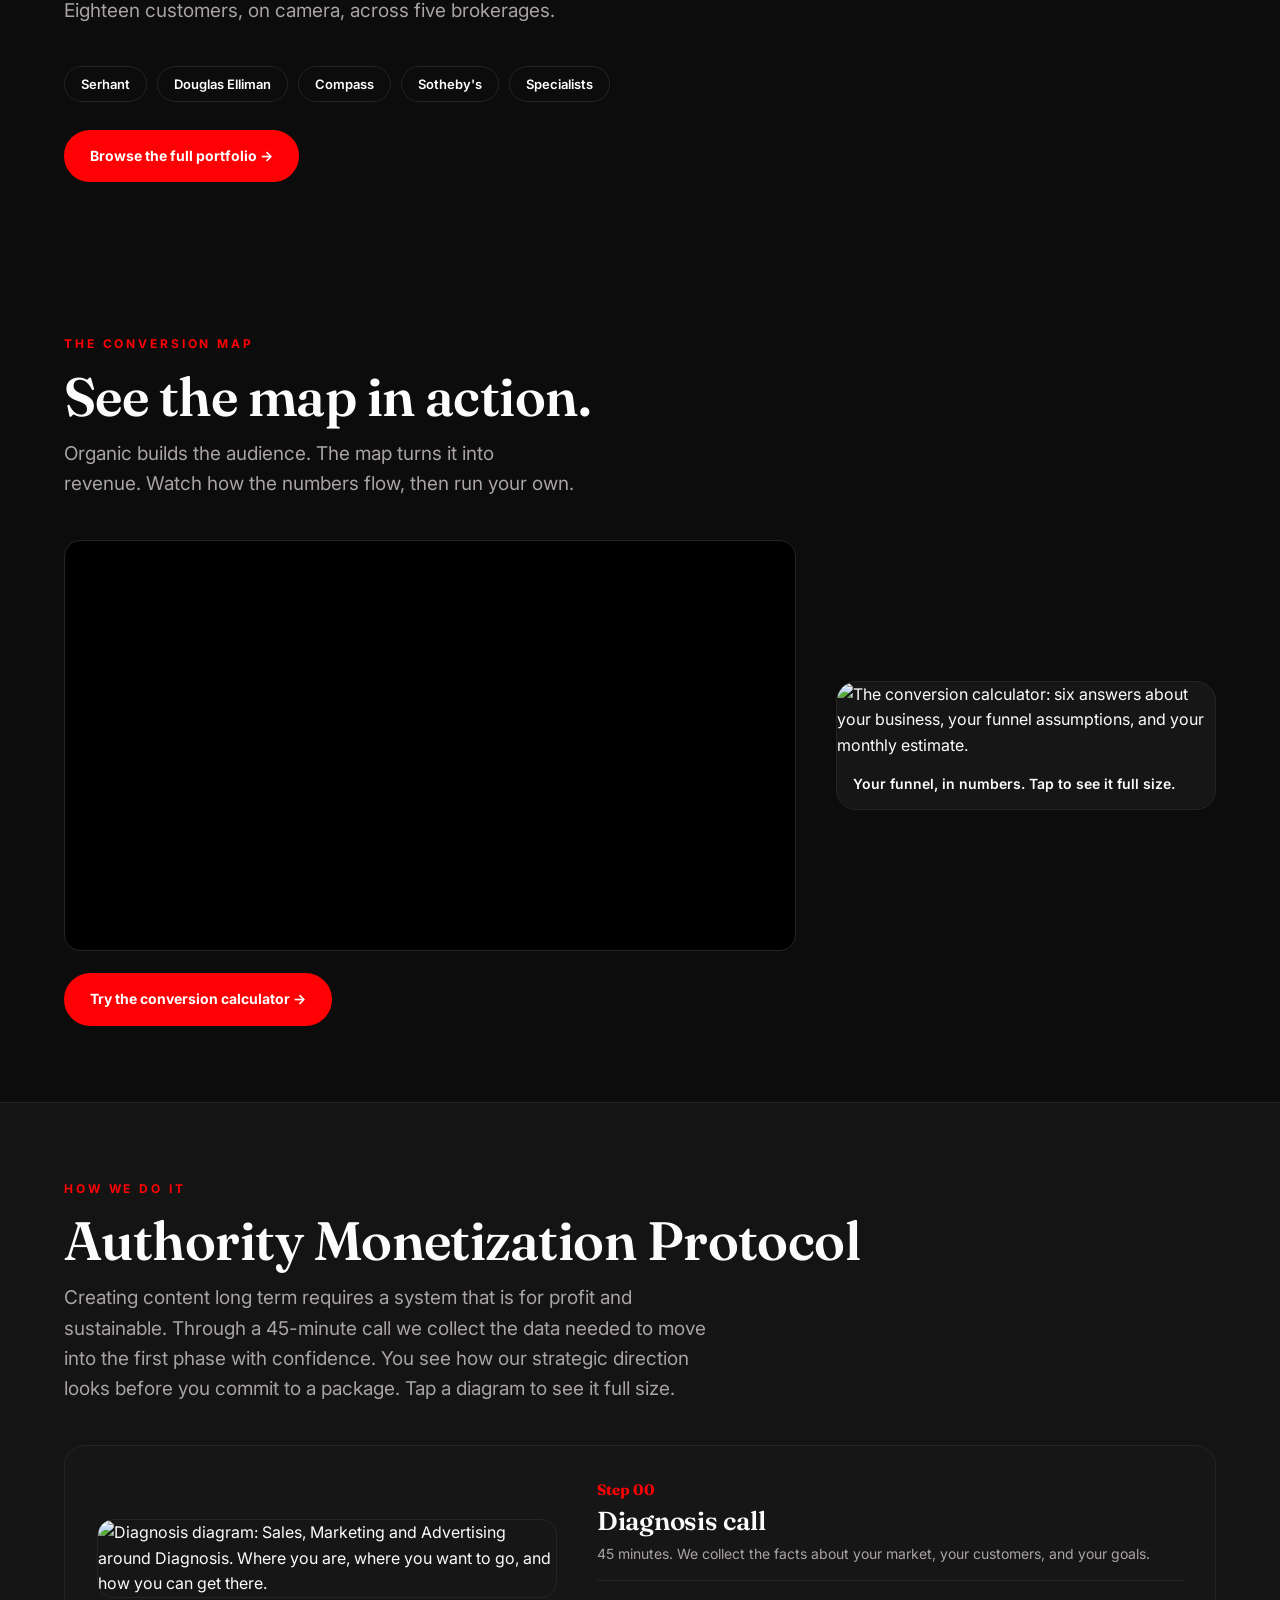
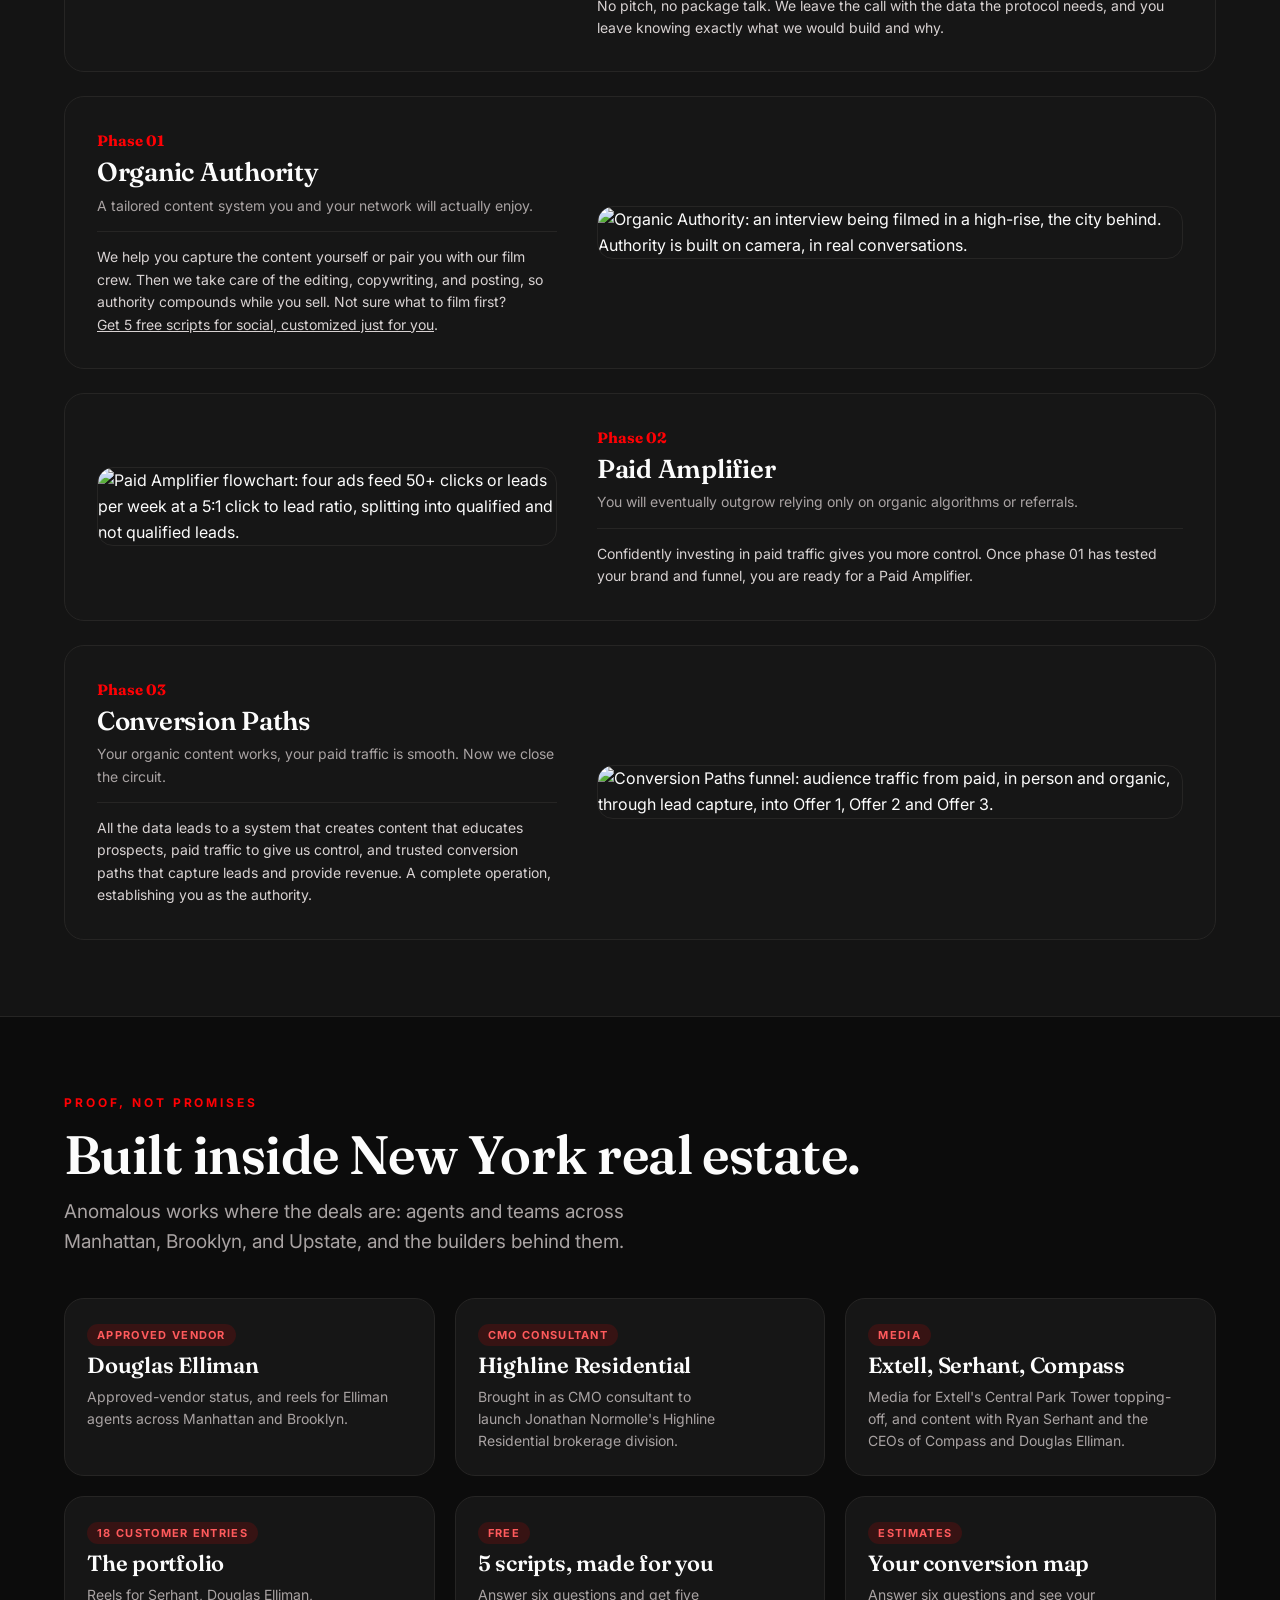
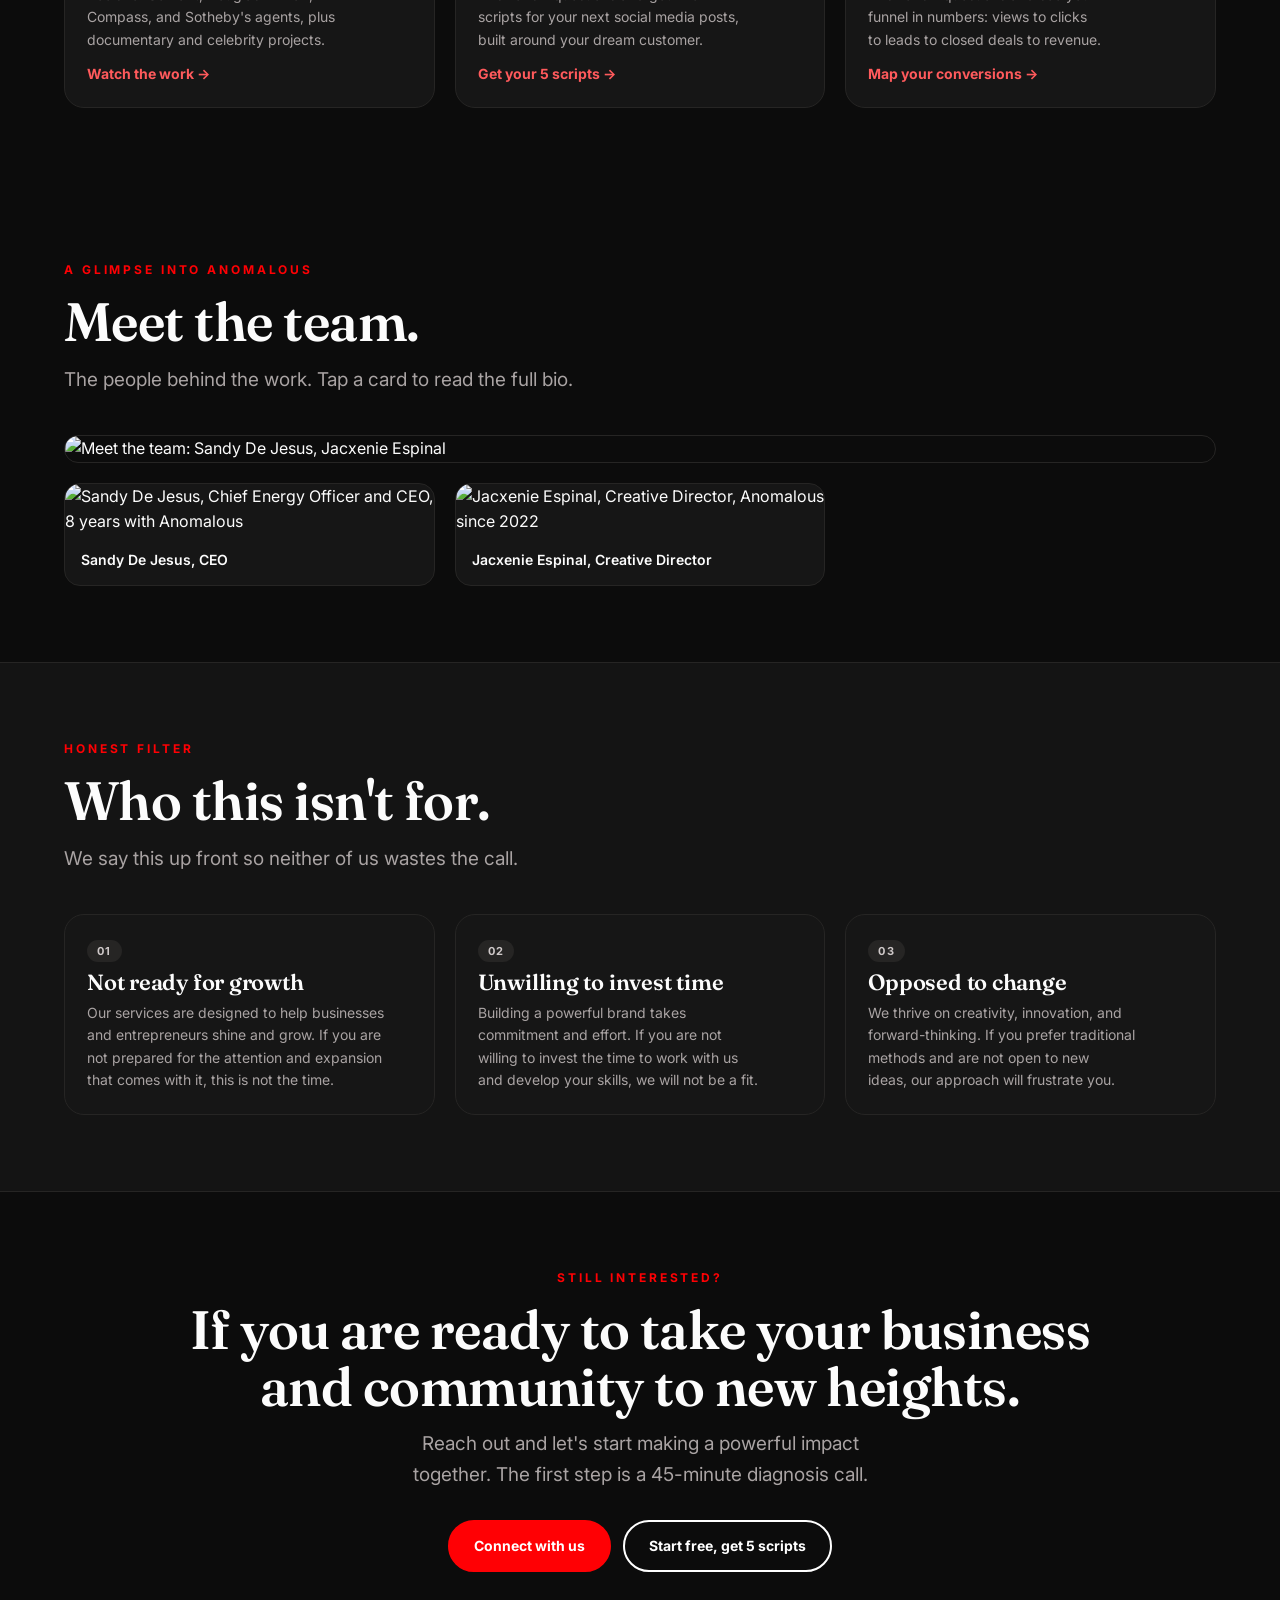
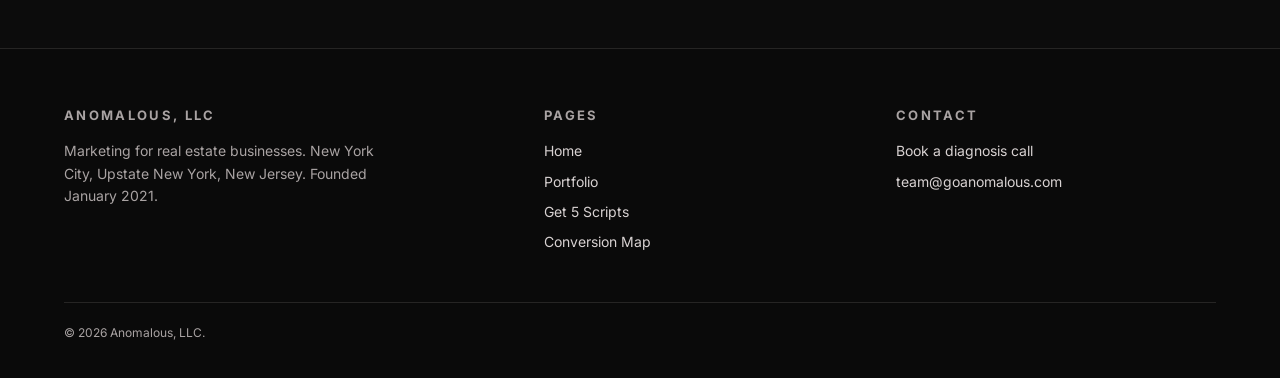
==== commit 9d8b0911: "upload index.html" ====
--- a/index.html
+++ b/index.html
@@ -76,11 +76,11 @@
       <p class="lede">Eighteen customers, on camera, across five brokerages.</p>
     </div>
     <div class="filters reveal">
-      <span class="pbubble">Serhant, 4</span>
-      <span class="pbubble">Douglas Elliman, 8</span>
-      <span class="pbubble">Compass, 3</span>
-      <span class="pbubble">Sotheby's, 1</span>
-      <span class="pbubble">Other, 2</span>
+      <span class="pbubble">Serhant</span>
+      <span class="pbubble">Douglas Elliman</span>
+      <span class="pbubble">Compass</span>
+      <span class="pbubble">Sotheby's</span>
+      <span class="pbubble">Specialists</span>
     </div>
     <p class="reveal" style="margin-top:22px"><a class="btn" href="portfolio.html">Browse the full portfolio &rarr;</a></p>
   </div>
--- a/assets/style.css
+++ b/assets/style.css
@@ -72,15 +72,8 @@
 .convmap-graphic{border-radius:20px;overflow:hidden;border:1px solid var(--line);cursor:zoom-in;margin:0;background:var(--card)}
 .convmap-graphic img{width:100%}
 .convmap-graphic figcaption{padding:14px 16px;font-size:14px;font-weight:600}
-/* portfolio teaser tiles (homepage, under brands) */
-.ptile{display:block;background:var(--card);border:1px solid var(--line);border-radius:20px;overflow:hidden;text-decoration:none;transition:transform .2s ease,border-color .2s ease}
-.ptile:hover{transform:translateY(-4px);border-color:#3e3e3e}
-.ptile .tile{aspect-ratio:9/12;display:flex;flex-direction:column;align-items:center;justify-content:center;gap:10px;background:linear-gradient(160deg,#262524,#141414 60%,#1d0a0a)}
-.ptile .tile .mono{font-family:var(--serif);font-size:64px;color:rgba(255,255,255,.92);font-weight:700;line-height:1}
-.ptile .tile .play{width:58px;height:58px;border-radius:50%;background:var(--red);display:flex;align-items:center;justify-content:center;font-size:20px;color:#fff}
-.ptile .body{display:block;padding:18px}
-.ptile .tname{display:block;font-size:19px;text-transform:uppercase;letter-spacing:.02em;color:var(--text);font-weight:700}
-.ptile .tbroker{display:block;font-size:13px;color:var(--muted);margin-top:4px}
+/* portfolio teaser bubbles (homepage, under brands; display only) */
+.pbubble{background:transparent;border:1px solid var(--line);color:#fff;font:600 13px var(--sans);padding:9px 16px;border-radius:999px}
 /* team */
 .team-collage{border-radius:20px;overflow:hidden;border:1px solid var(--line);margin-bottom:20px;cursor:zoom-in}
 .team-collage img{width:100%}
@@ -100,6 +93,7 @@
 .phase .more{margin-top:14px;padding-top:14px;border-top:1px solid var(--line);font-size:14px;color:#d8d2d2}
 /* lightbox */
 .lightbox{position:fixed;inset:0;z-index:70;background:rgba(0,0,0,.92);display:flex;align-items:center;justify-content:center;padding:24px}
+[hidden]{display:none!important}
 .lightbox[hidden]{display:none}
 .lightbox img{max-width:min(920px,94vw);max-height:88vh;width:auto;height:auto;border-radius:12px}
 .lb-close{position:absolute;top:18px;right:18px;background:none;border:1px solid var(--line);color:#fff;border-radius:999px;width:44px;height:44px;cursor:pointer;font-size:22px}
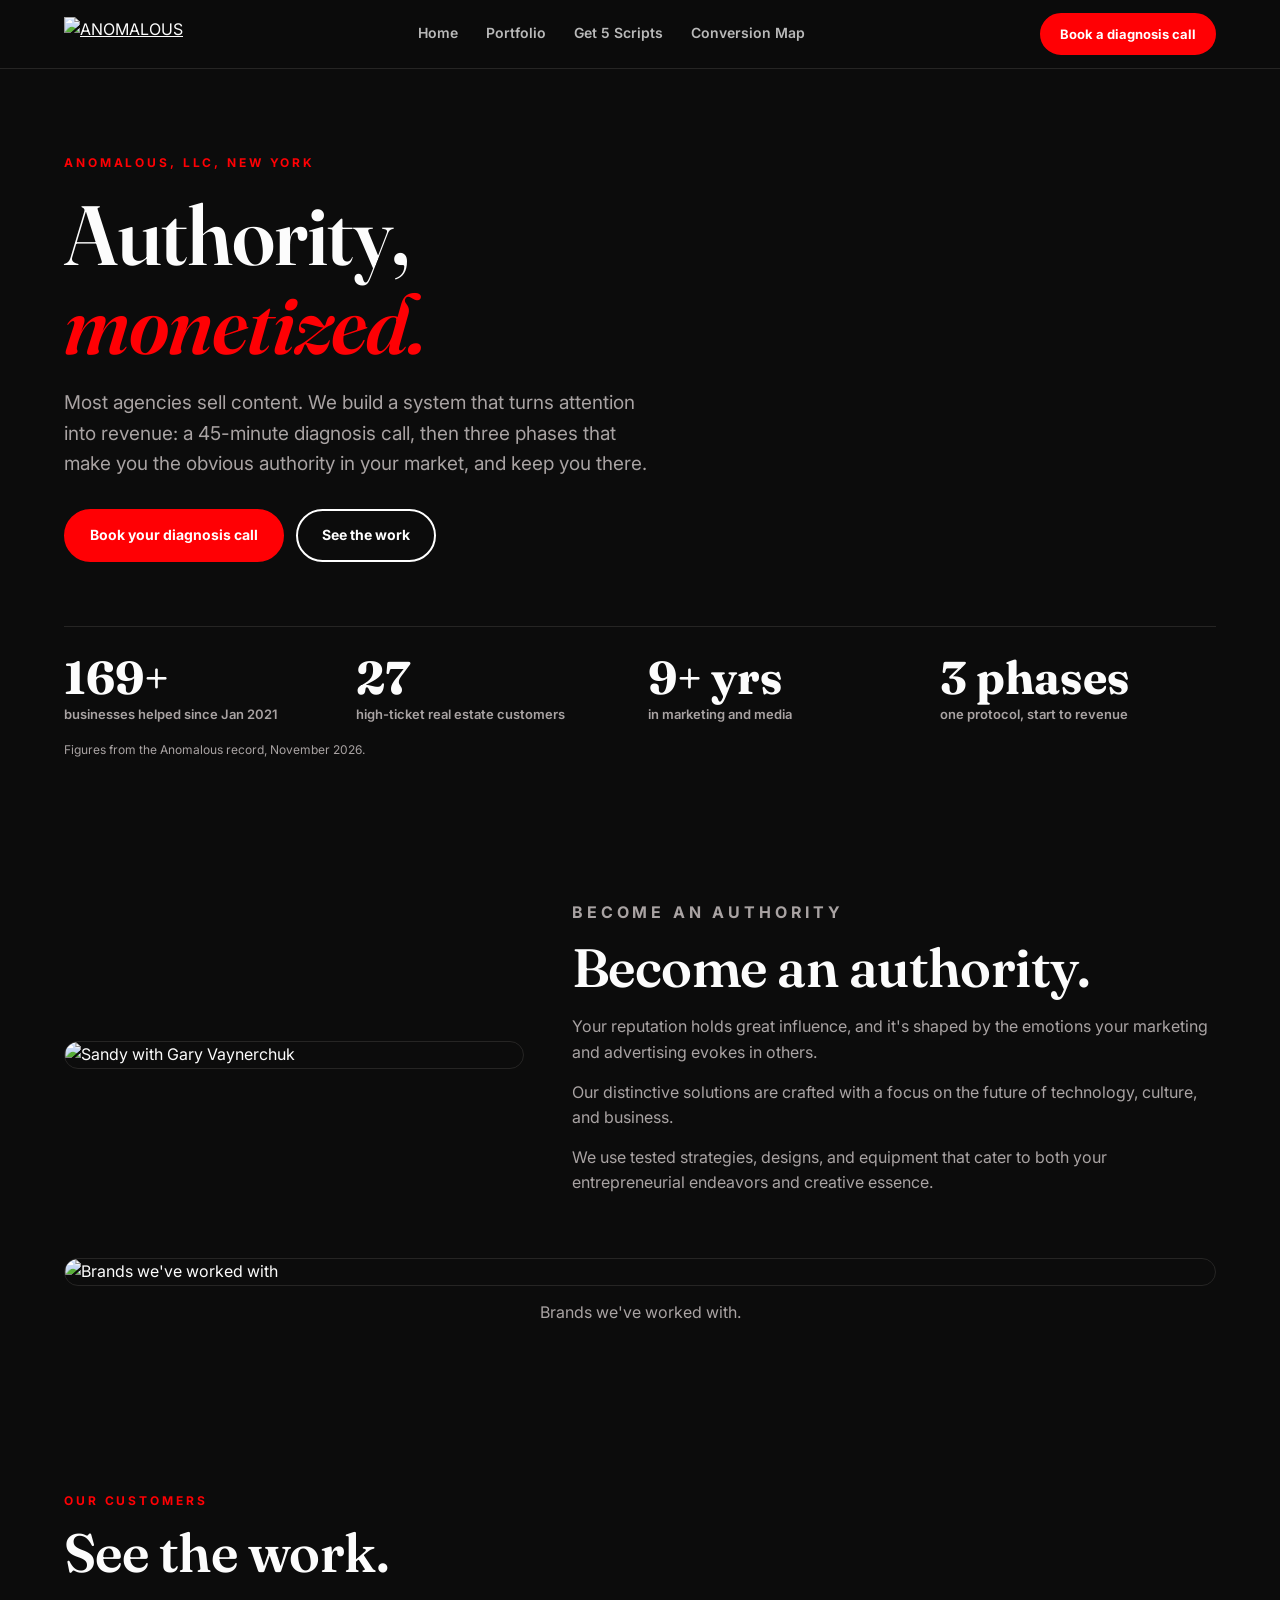
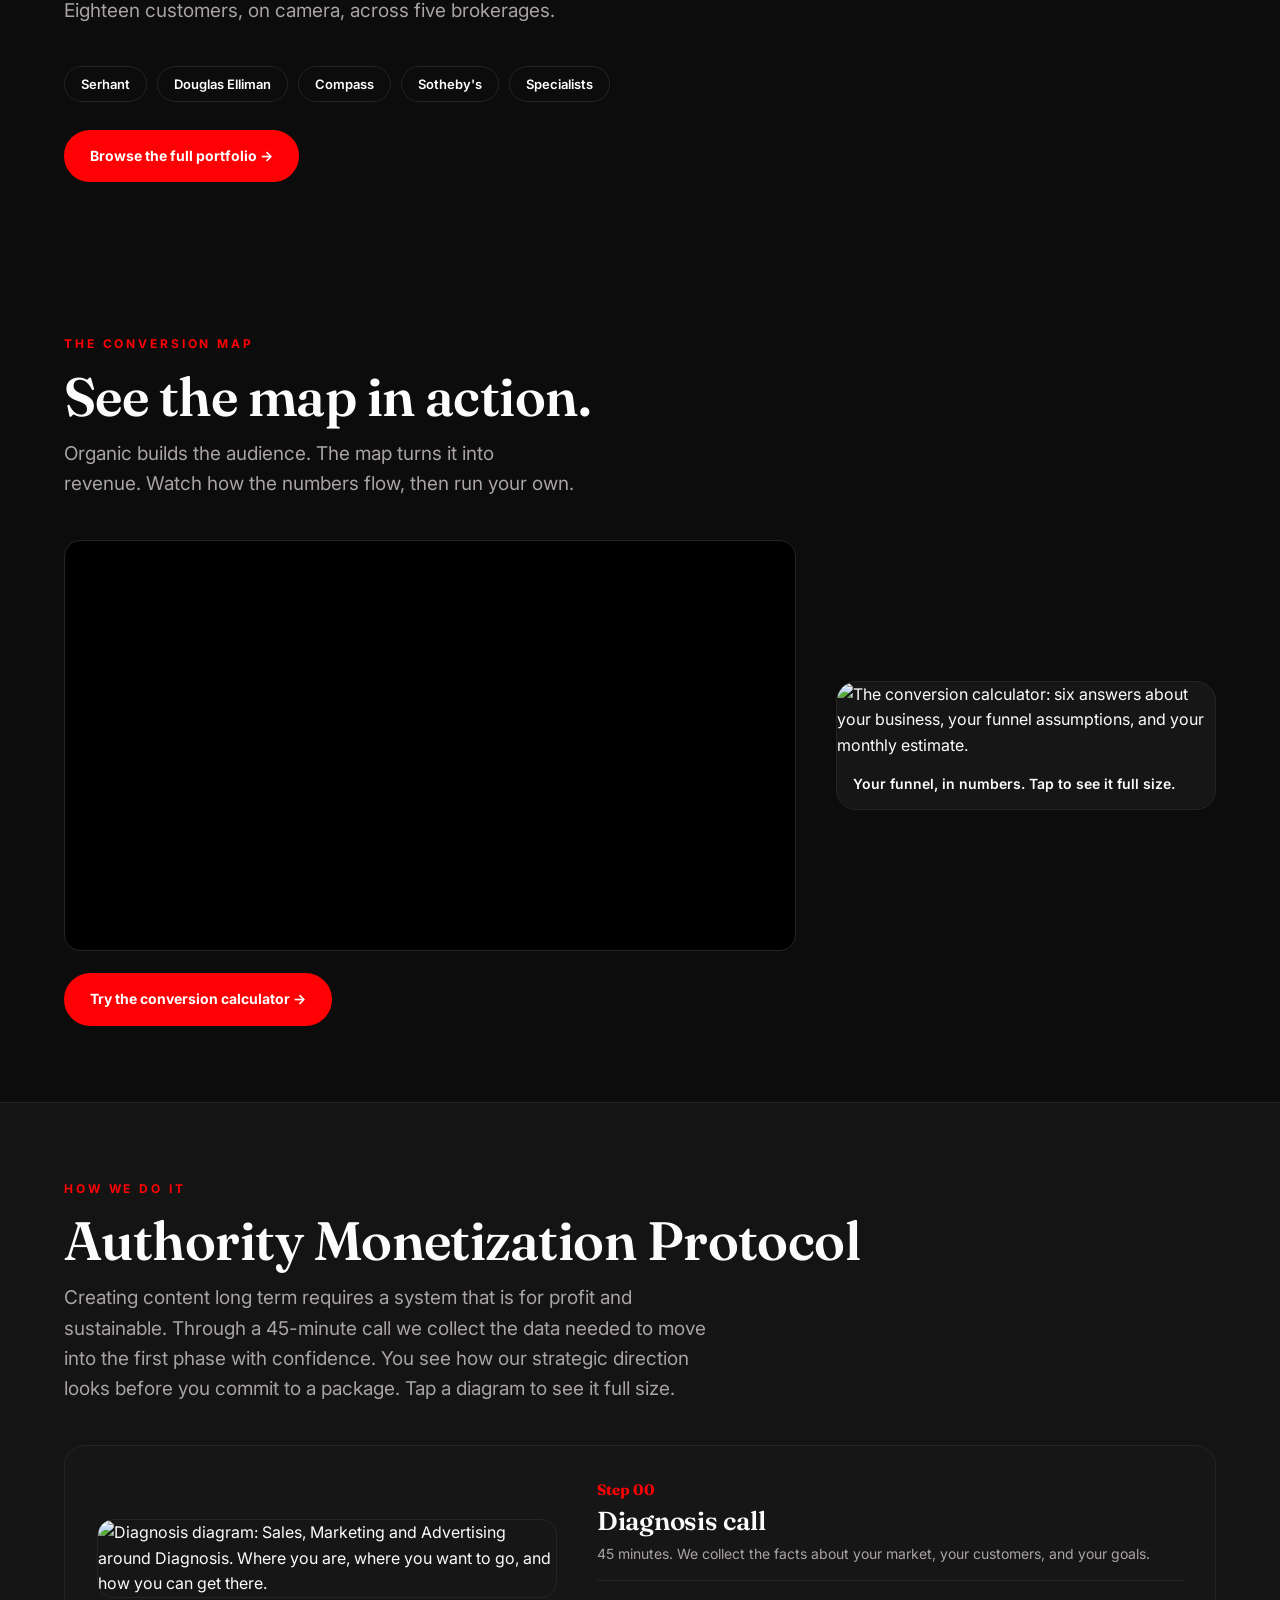
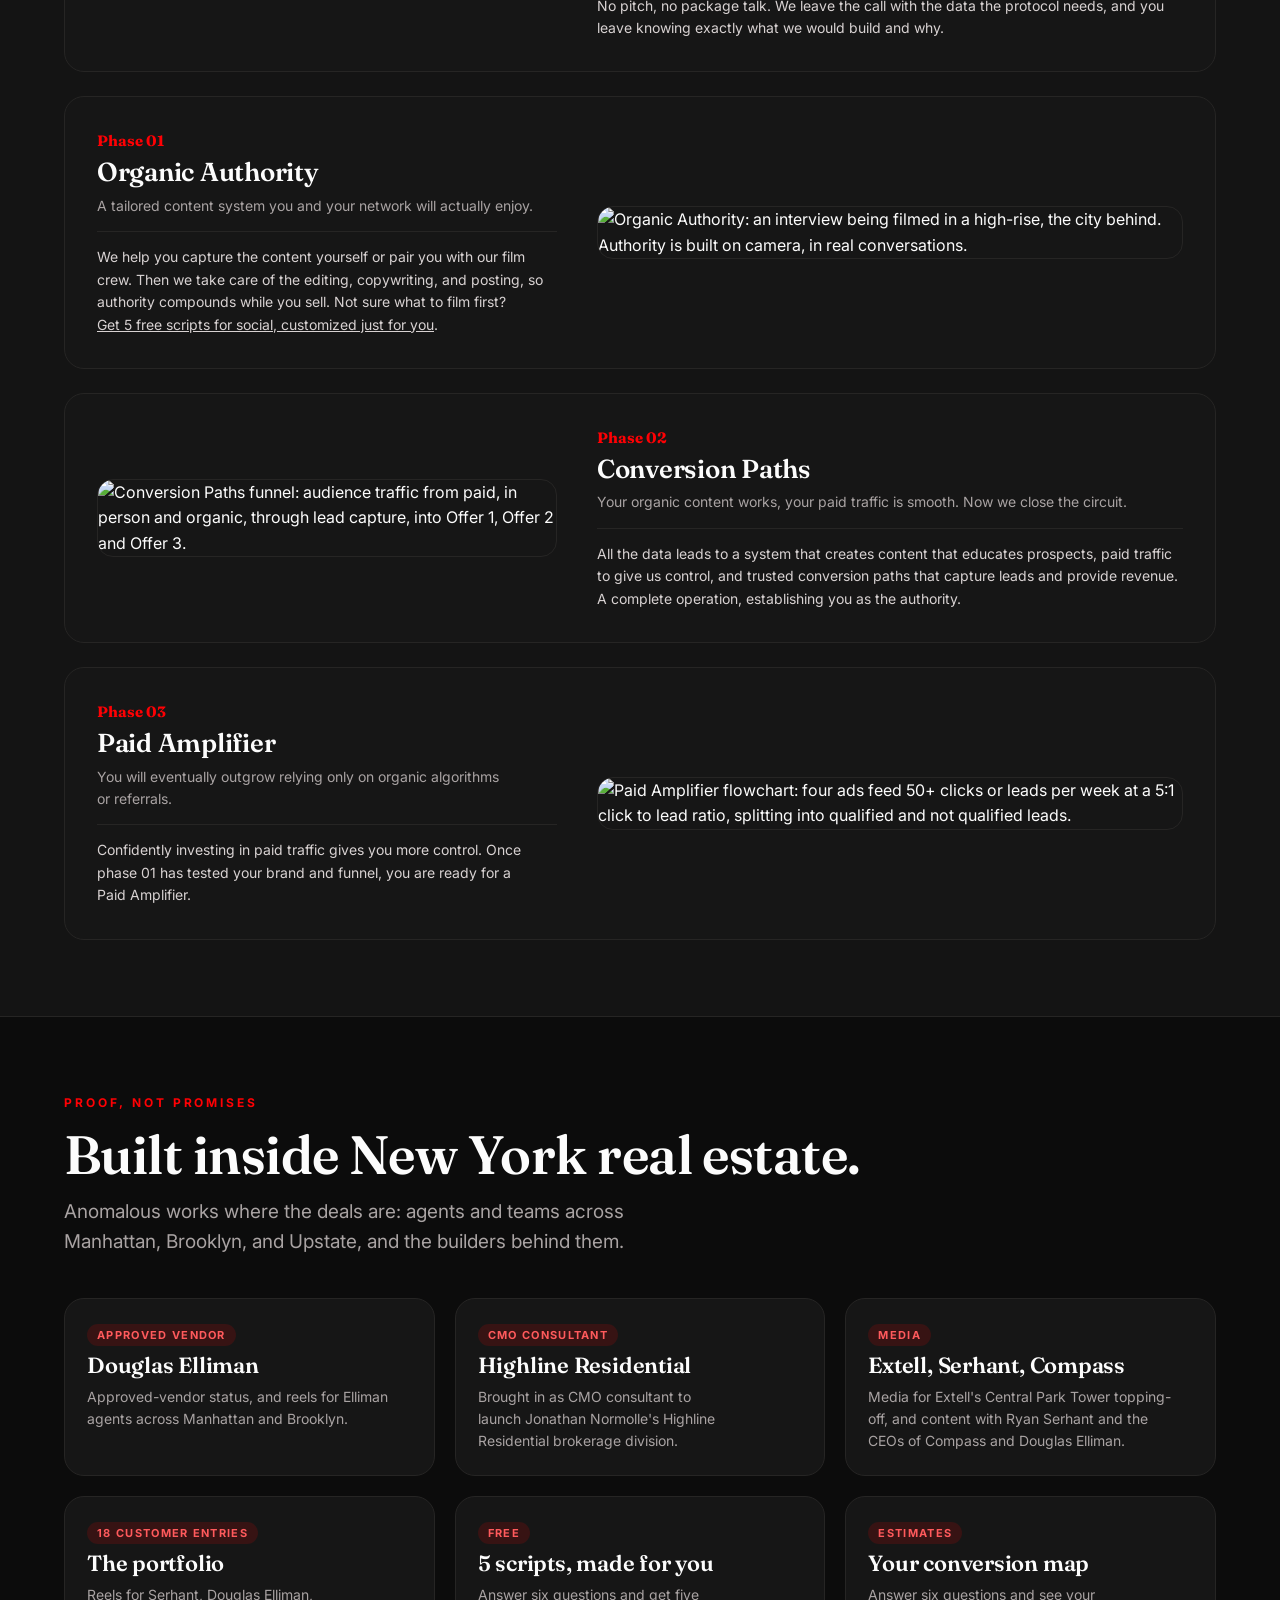
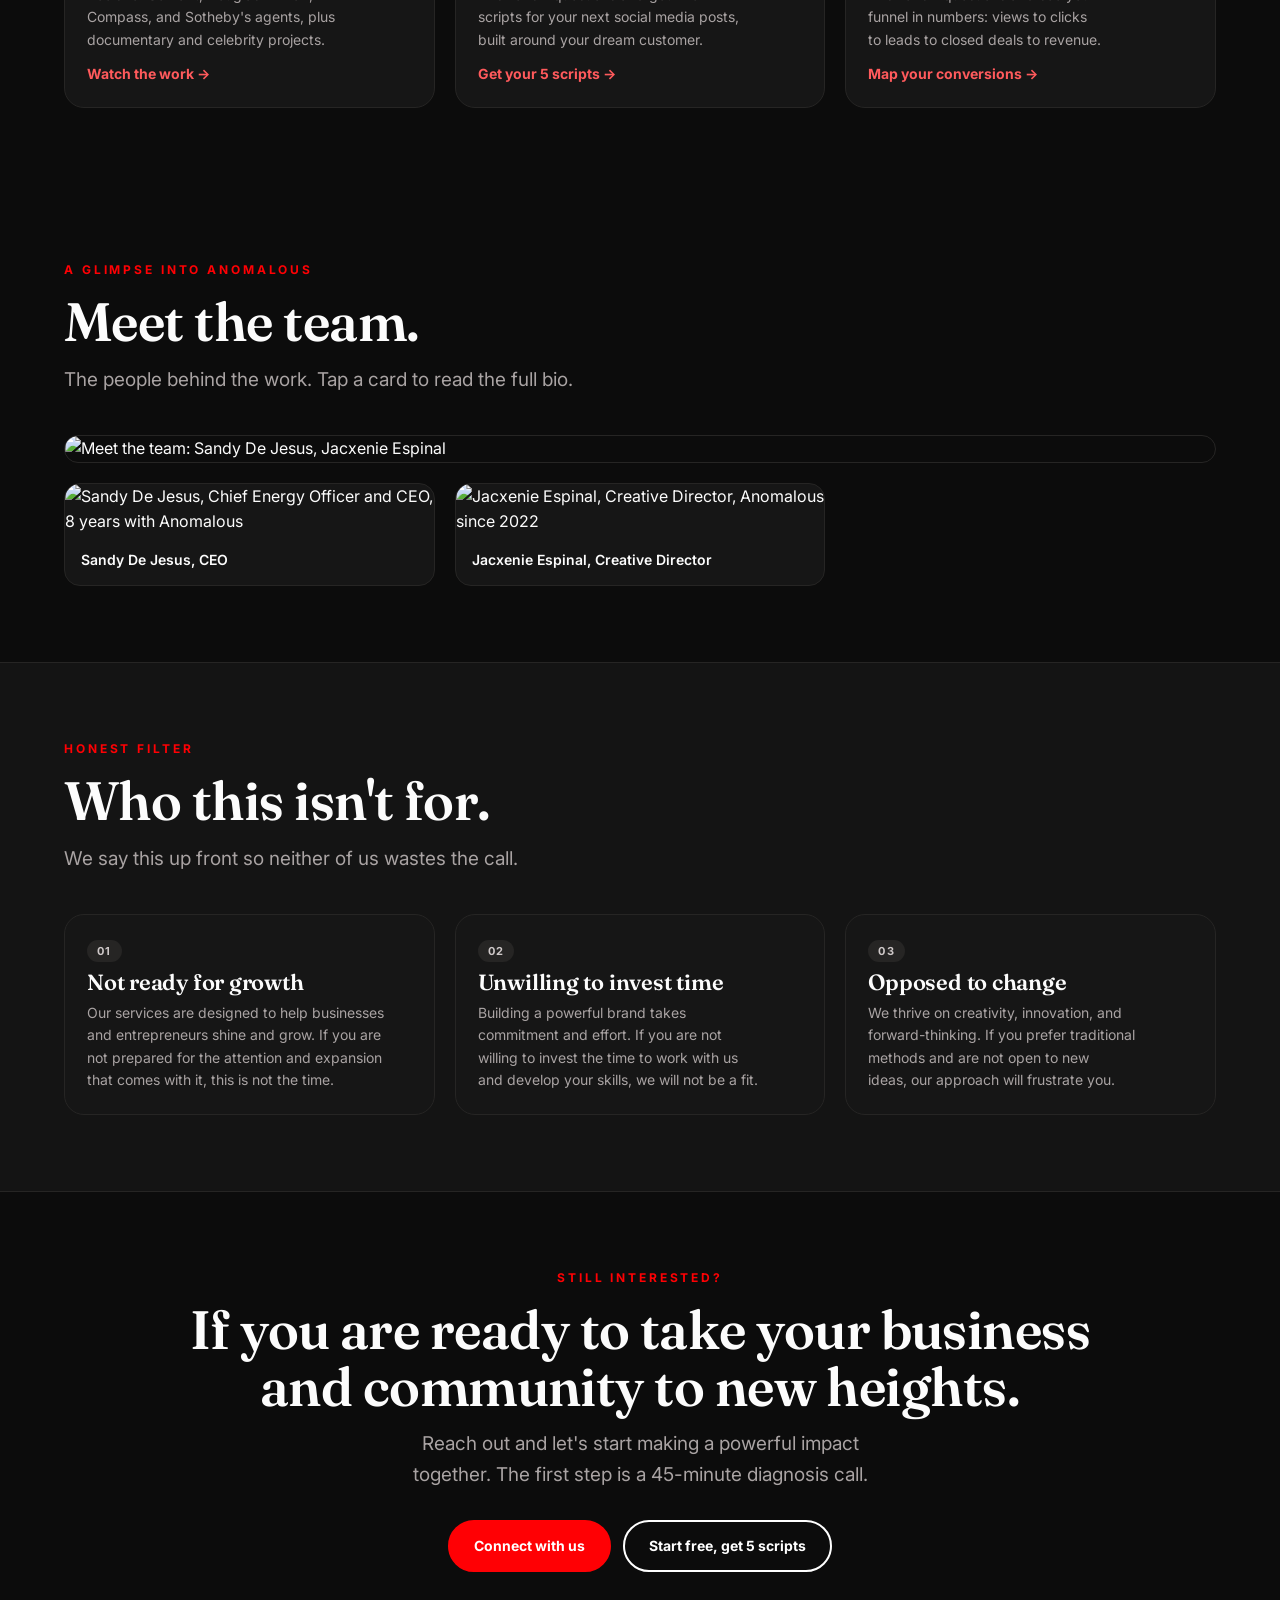
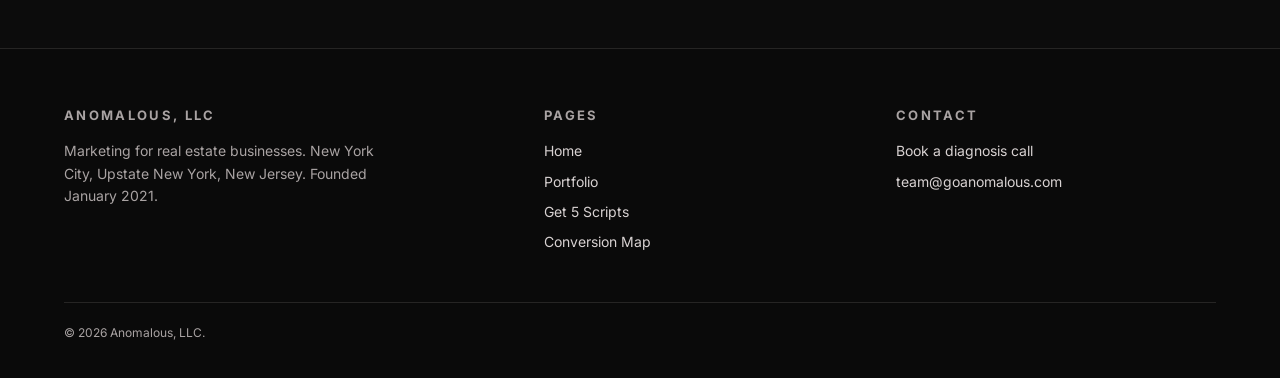
==== commit c9c59fee: "upload index.html" ====
--- a/index.html
+++ b/index.html
@@ -4,7 +4,7 @@
 <meta charset="utf-8">
 <meta name="viewport" content="width=device-width, initial-scale=1">
 <title>ANOMALOUS, Real Estate Marketing That Turns Authority Into Revenue</title>
-<meta name="description" content="Anomalous is the marketing agency for real estate. A 45-minute diagnosis call, then three phases: Organic Authority, Paid Amplifier, Conversion Paths. 169+ businesses helped since Jan 2021, 27 high-ticket customers.">
+<meta name="description" content="Anomalous is the marketing agency for real estate. A 45-minute diagnosis call, then three phases: Organic Authority, Conversion Paths, Paid Amplifier. 169+ businesses helped since Jan 2021, 27 high-ticket customers.">
 <meta name="theme-color" content="#0c0c0c">
 <meta property="og:title" content="ANOMALOUS, Authority Monetization Protocol">
 <meta property="og:description" content="A system that turns attention into revenue. Diagnosis call, then three phases.">
@@ -138,24 +138,24 @@
       </article>
       <article class="phase reveal">
         <figure class="phase-visual">
+          <img src="https://images.squarespace-cdn.com/content/v1/5fe3904804e8564c7d72245d/e14e7402-dec6-48f2-8a74-2b800eb09da4/Conversion+Paths+Pin.png?format=1000w" alt="Conversion Paths funnel: audience traffic from paid, in person and organic, through lead capture, into Offer 1, Offer 2 and Offer 3." loading="lazy" data-lb="https://images.squarespace-cdn.com/content/v1/5fe3904804e8564c7d72245d/e14e7402-dec6-48f2-8a74-2b800eb09da4/Conversion+Paths+Pin.png?format=1500w">
+        </figure>
+        <div class="phase-body">
+          <p class="num">Phase 02</p>
+          <h3>Conversion Paths</h3>
+          <p>Your organic content works, your paid traffic is smooth. Now we close the circuit.</p>
+          <p class="more">All the data leads to a system that creates content that educates prospects, paid traffic to give us control, and trusted conversion paths that capture leads and provide revenue. A complete operation, establishing you as the authority.</p>
+        </div>
+      </article>
+      <article class="phase reveal">
+        <figure class="phase-visual">
           <img src="https://images.squarespace-cdn.com/content/v1/5fe3904804e8564c7d72245d/8c2b8ea2-1d54-4406-9cdc-38712daebdfe/Paid+Amplifier+Pin.png?format=1000w" alt="Paid Amplifier flowchart: four ads feed 50+ clicks or leads per week at a 5:1 click to lead ratio, splitting into qualified and not qualified leads." loading="lazy" data-lb="https://images.squarespace-cdn.com/content/v1/5fe3904804e8564c7d72245d/8c2b8ea2-1d54-4406-9cdc-38712daebdfe/Paid+Amplifier+Pin.png?format=1500w">
         </figure>
         <div class="phase-body">
-          <p class="num">Phase 02</p>
+          <p class="num">Phase 03</p>
           <h3>Paid Amplifier</h3>
           <p>You will eventually outgrow relying only on organic algorithms or referrals.</p>
           <p class="more">Confidently investing in paid traffic gives you more control. Once phase 01 has tested your brand and funnel, you are ready for a Paid Amplifier.</p>
-        </div>
-      </article>
-      <article class="phase reveal">
-        <figure class="phase-visual">
-          <img src="https://images.squarespace-cdn.com/content/v1/5fe3904804e8564c7d72245d/e14e7402-dec6-48f2-8a74-2b800eb09da4/Conversion+Paths+Pin.png?format=1000w" alt="Conversion Paths funnel: audience traffic from paid, in person and organic, through lead capture, into Offer 1, Offer 2 and Offer 3." loading="lazy" data-lb="https://images.squarespace-cdn.com/content/v1/5fe3904804e8564c7d72245d/e14e7402-dec6-48f2-8a74-2b800eb09da4/Conversion+Paths+Pin.png?format=1500w">
-        </figure>
-        <div class="phase-body">
-          <p class="num">Phase 03</p>
-          <h3>Conversion Paths</h3>
-          <p>Your organic content works, your paid traffic is smooth. Now we close the circuit.</p>
-          <p class="more">All the data leads to a system that creates content that educates prospects, paid traffic to give us control, and trusted conversion paths that capture leads and provide revenue. A complete operation, establishing you as the authority.</p>
         </div>
       </article>
     </div>
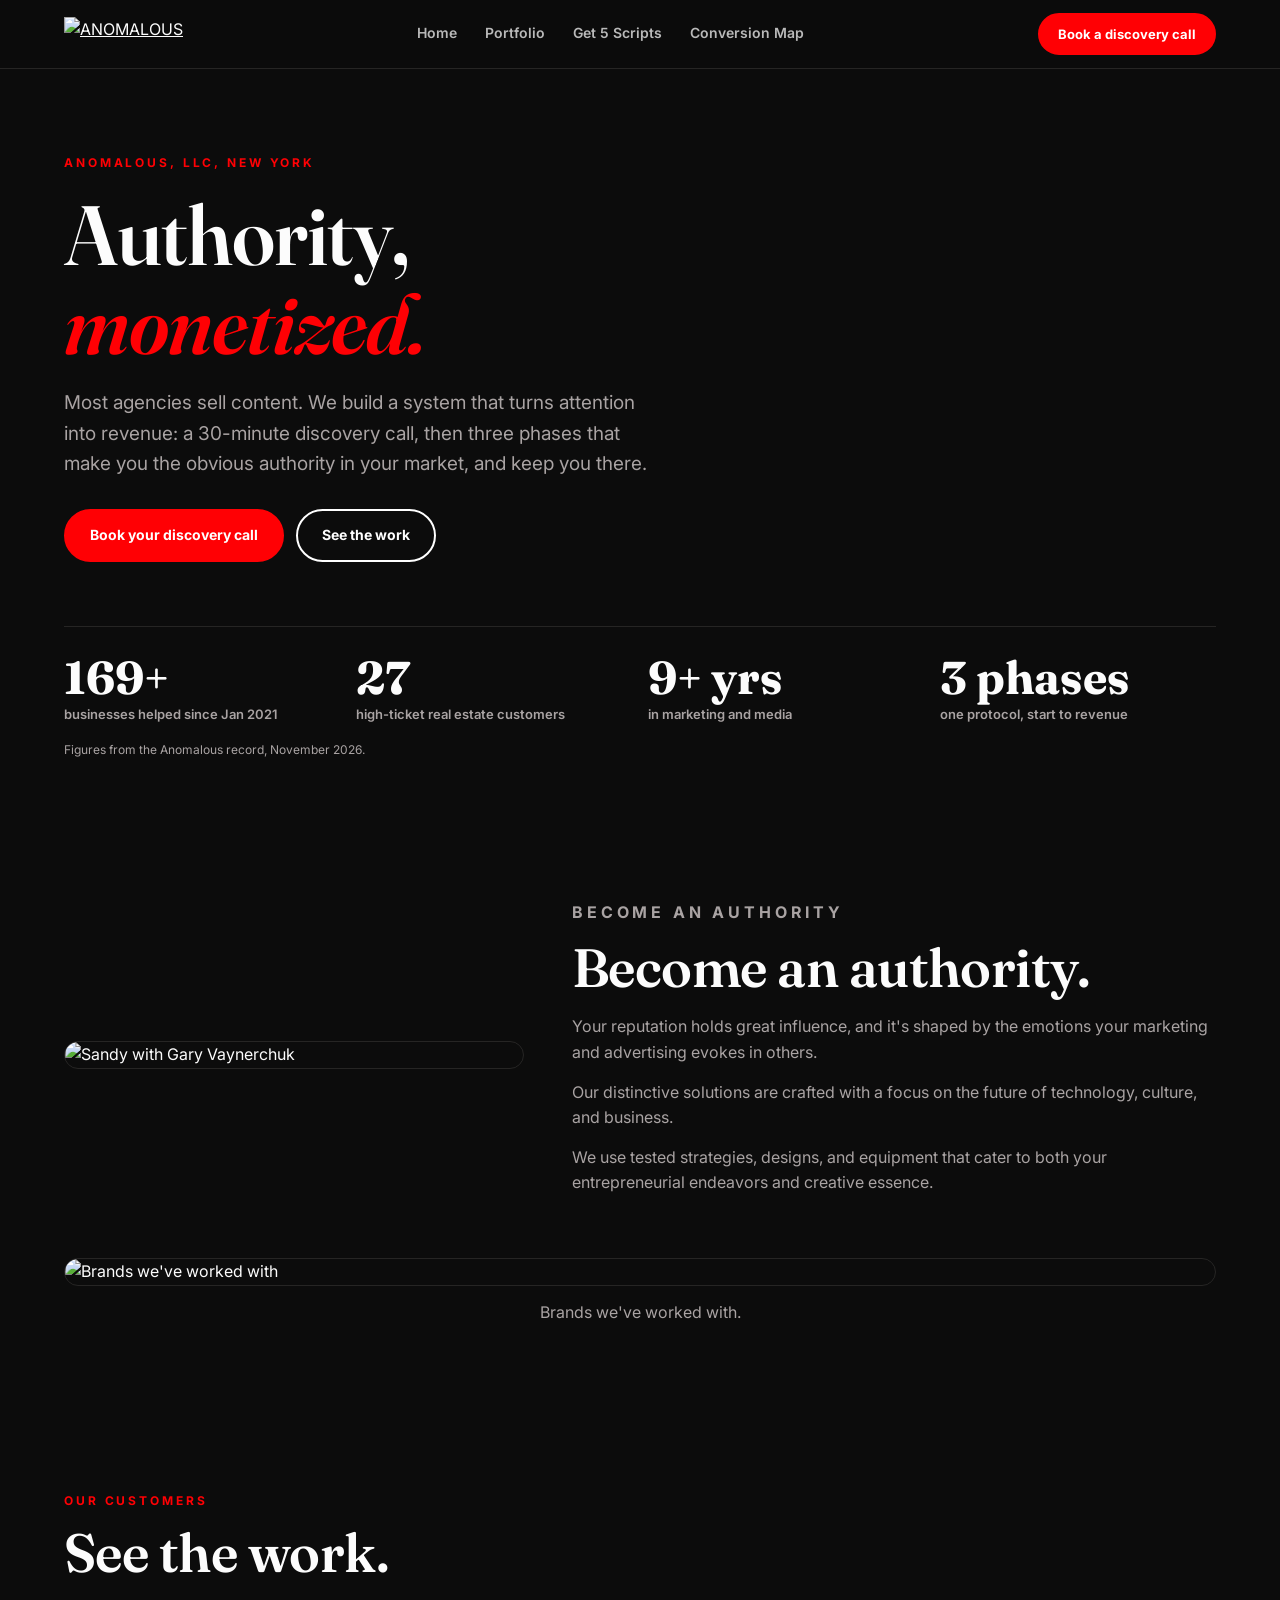
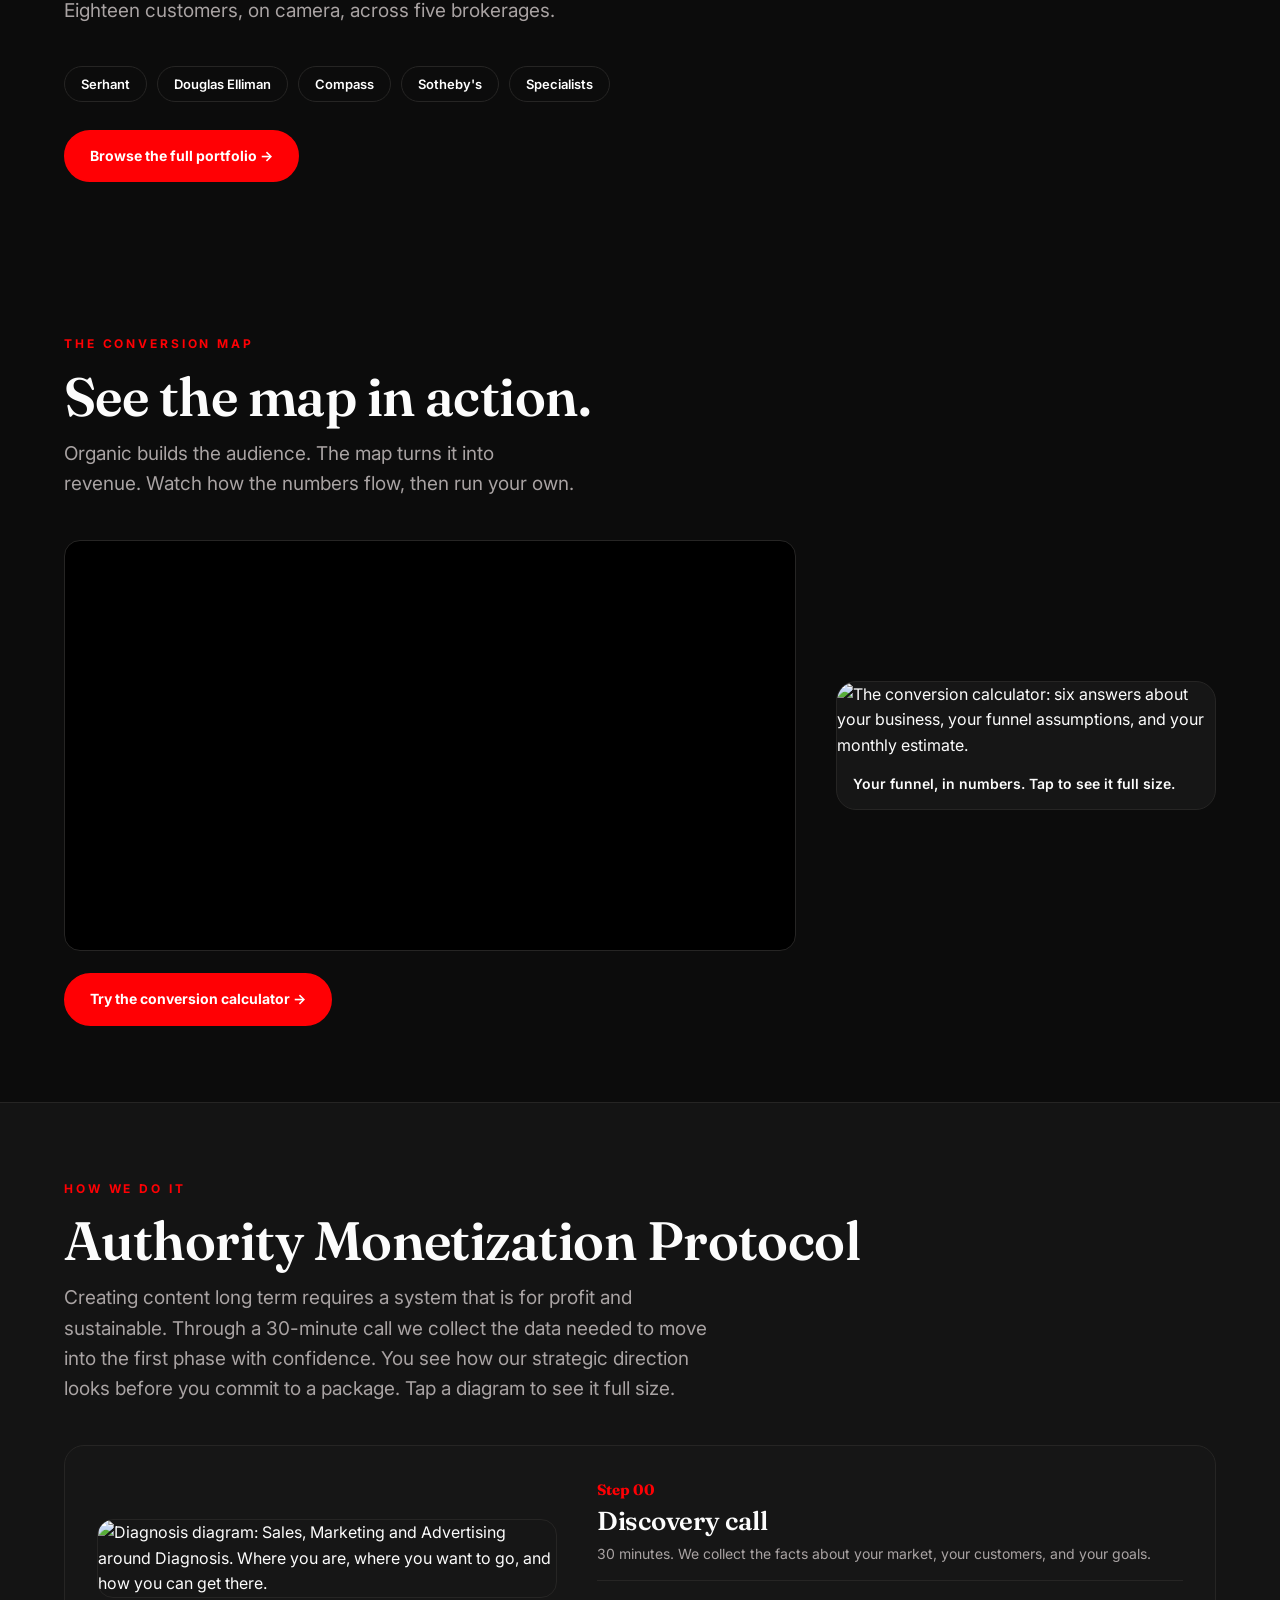
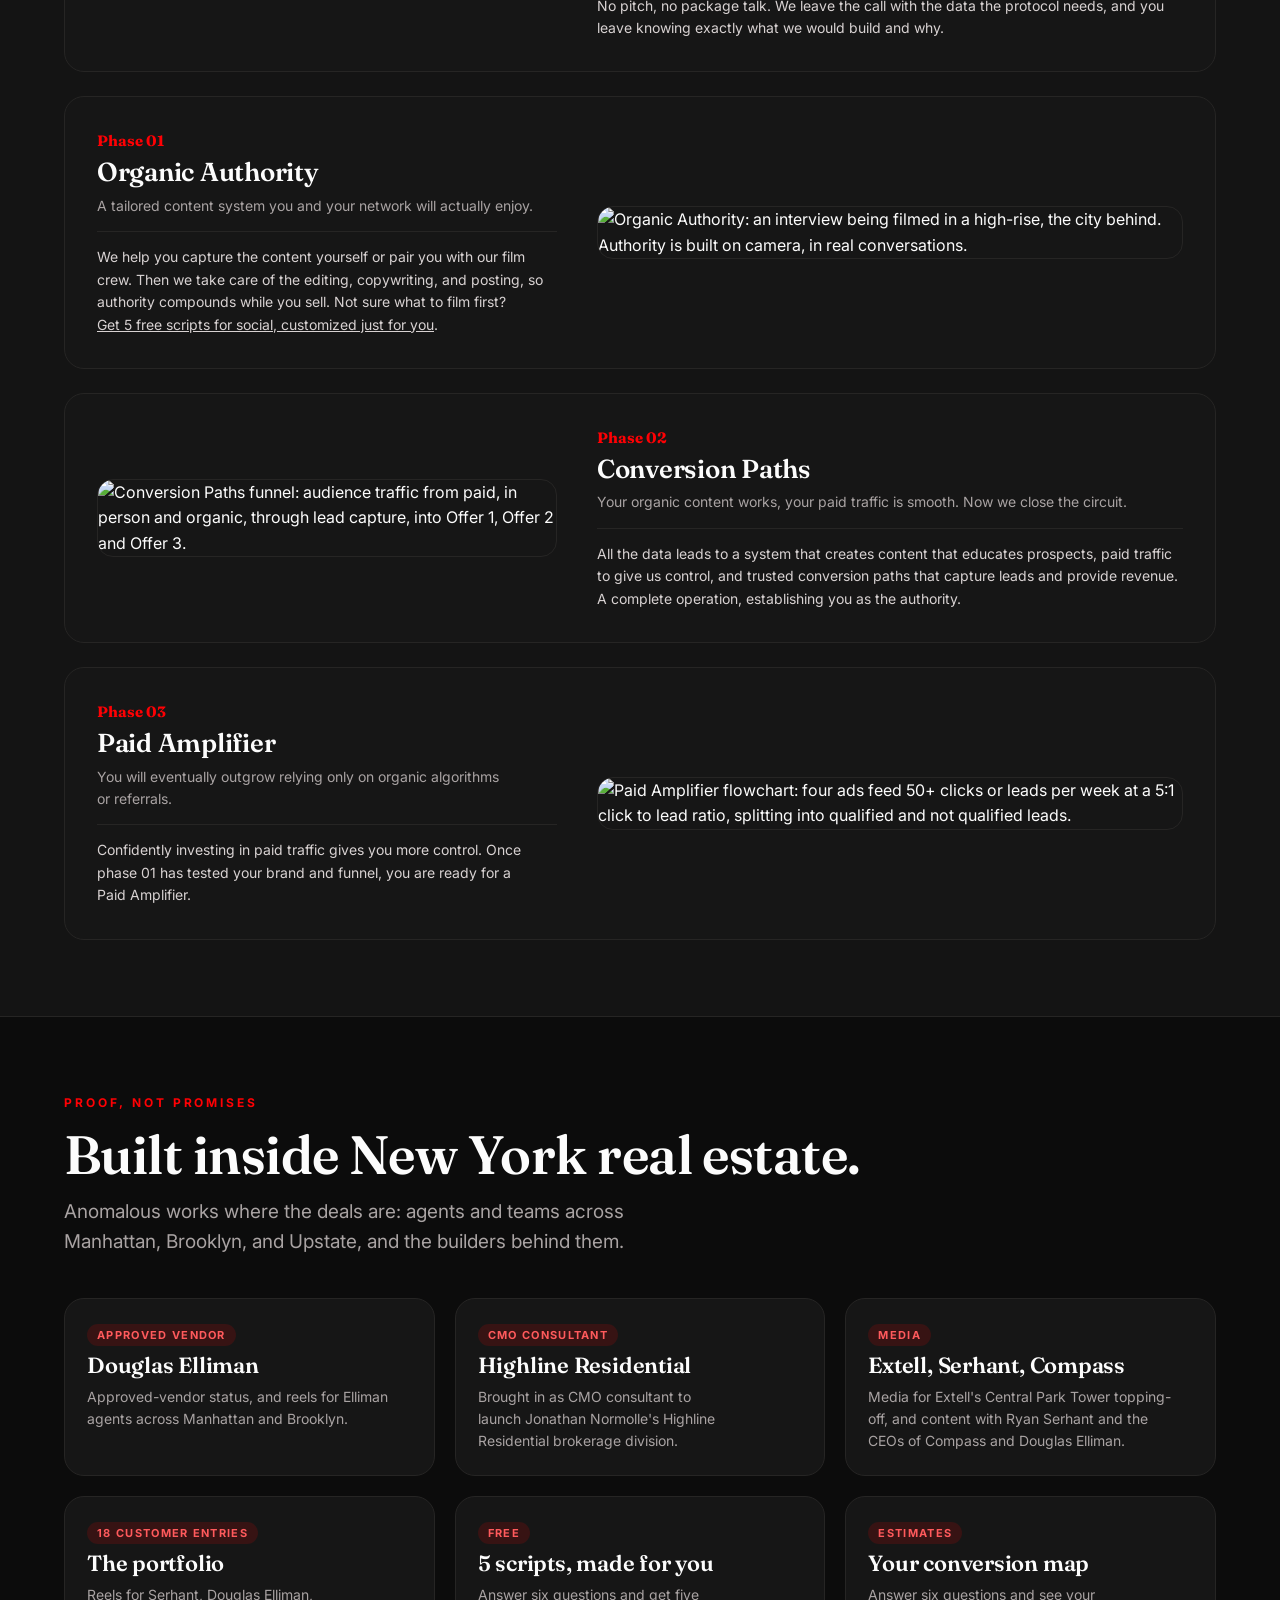
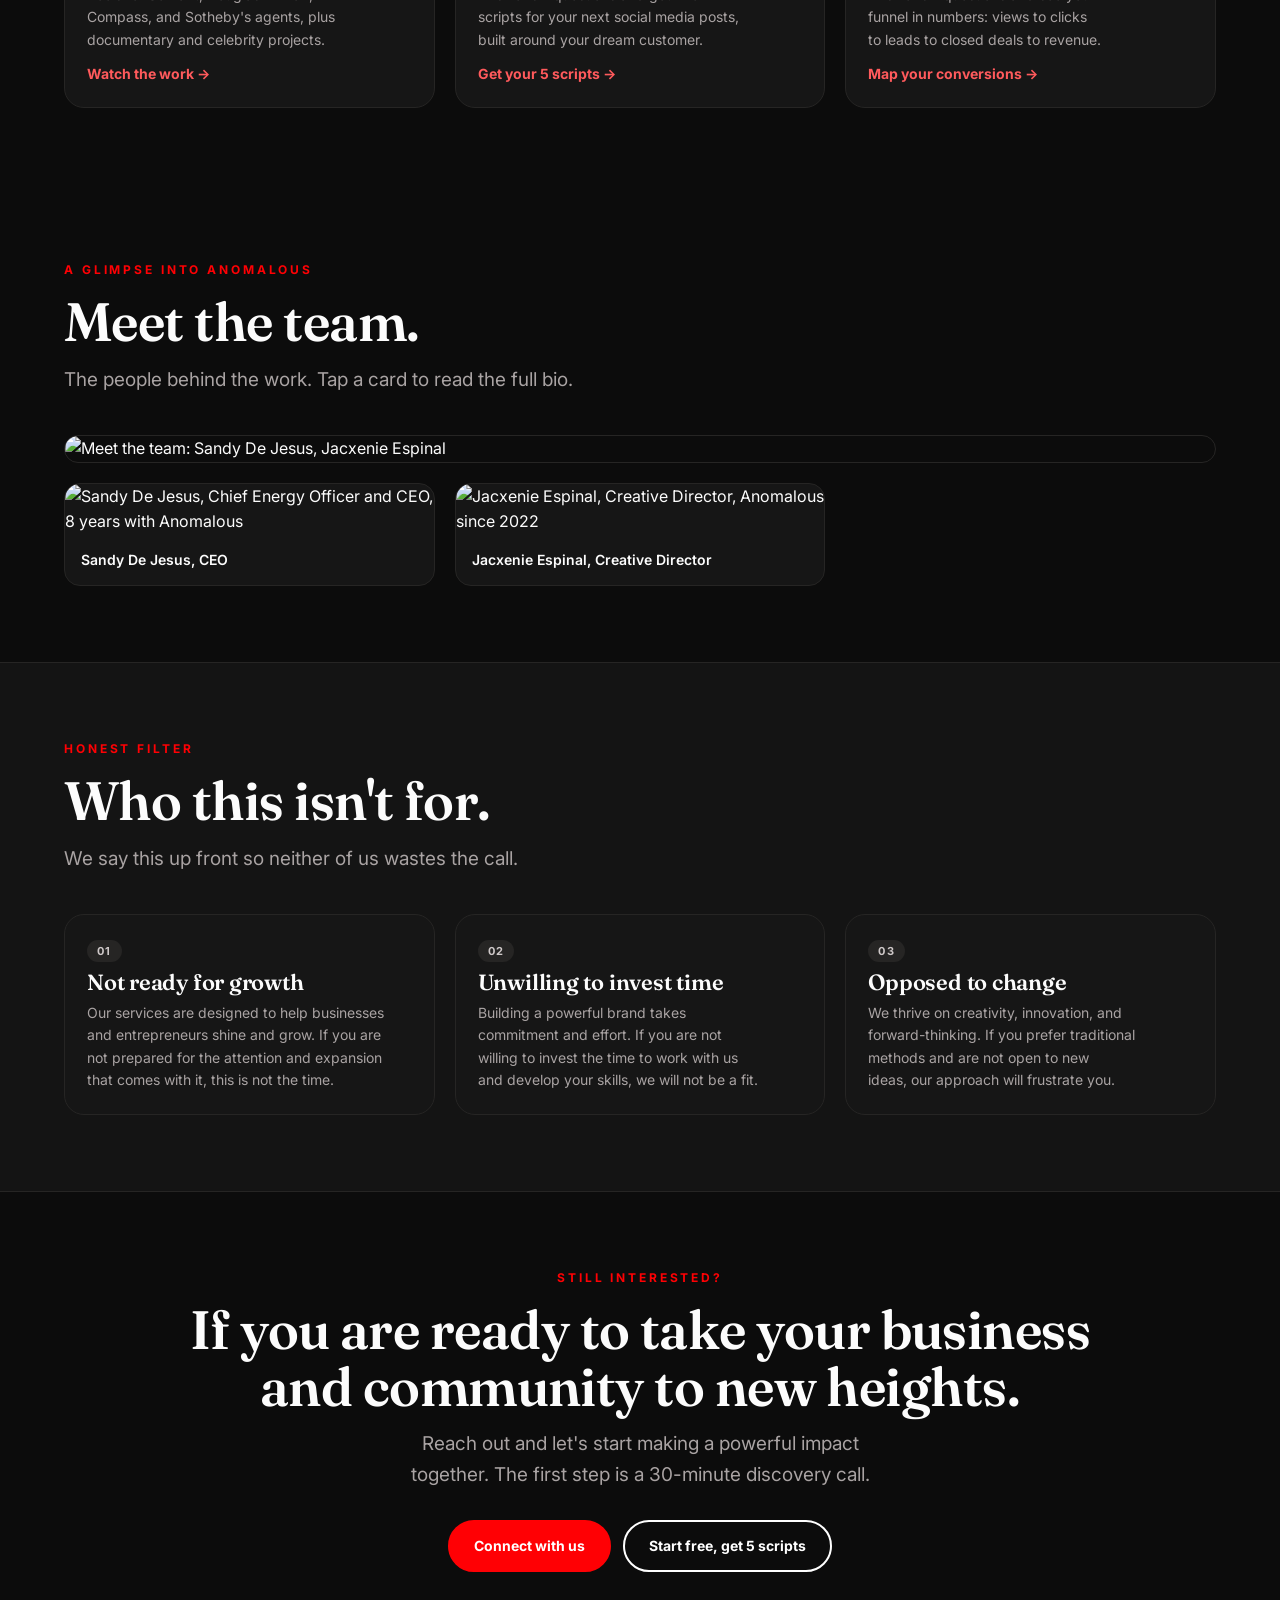
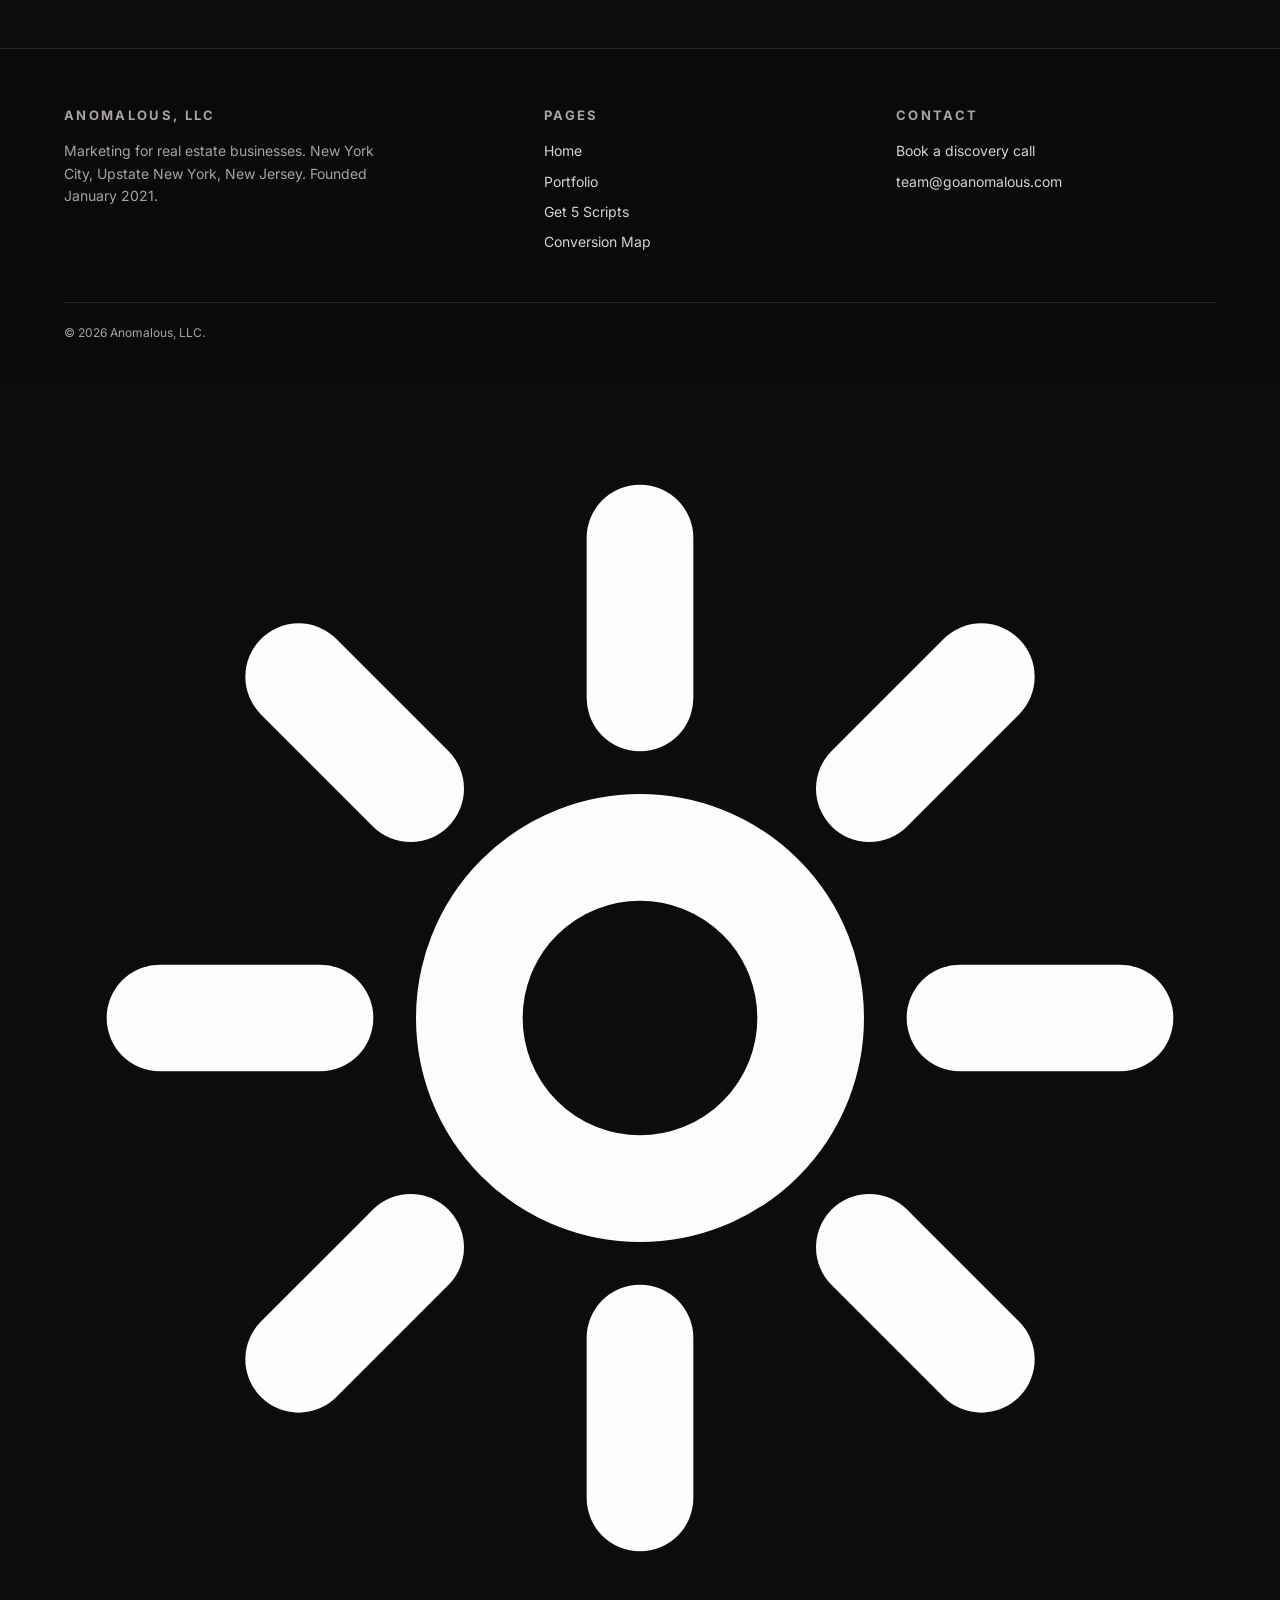
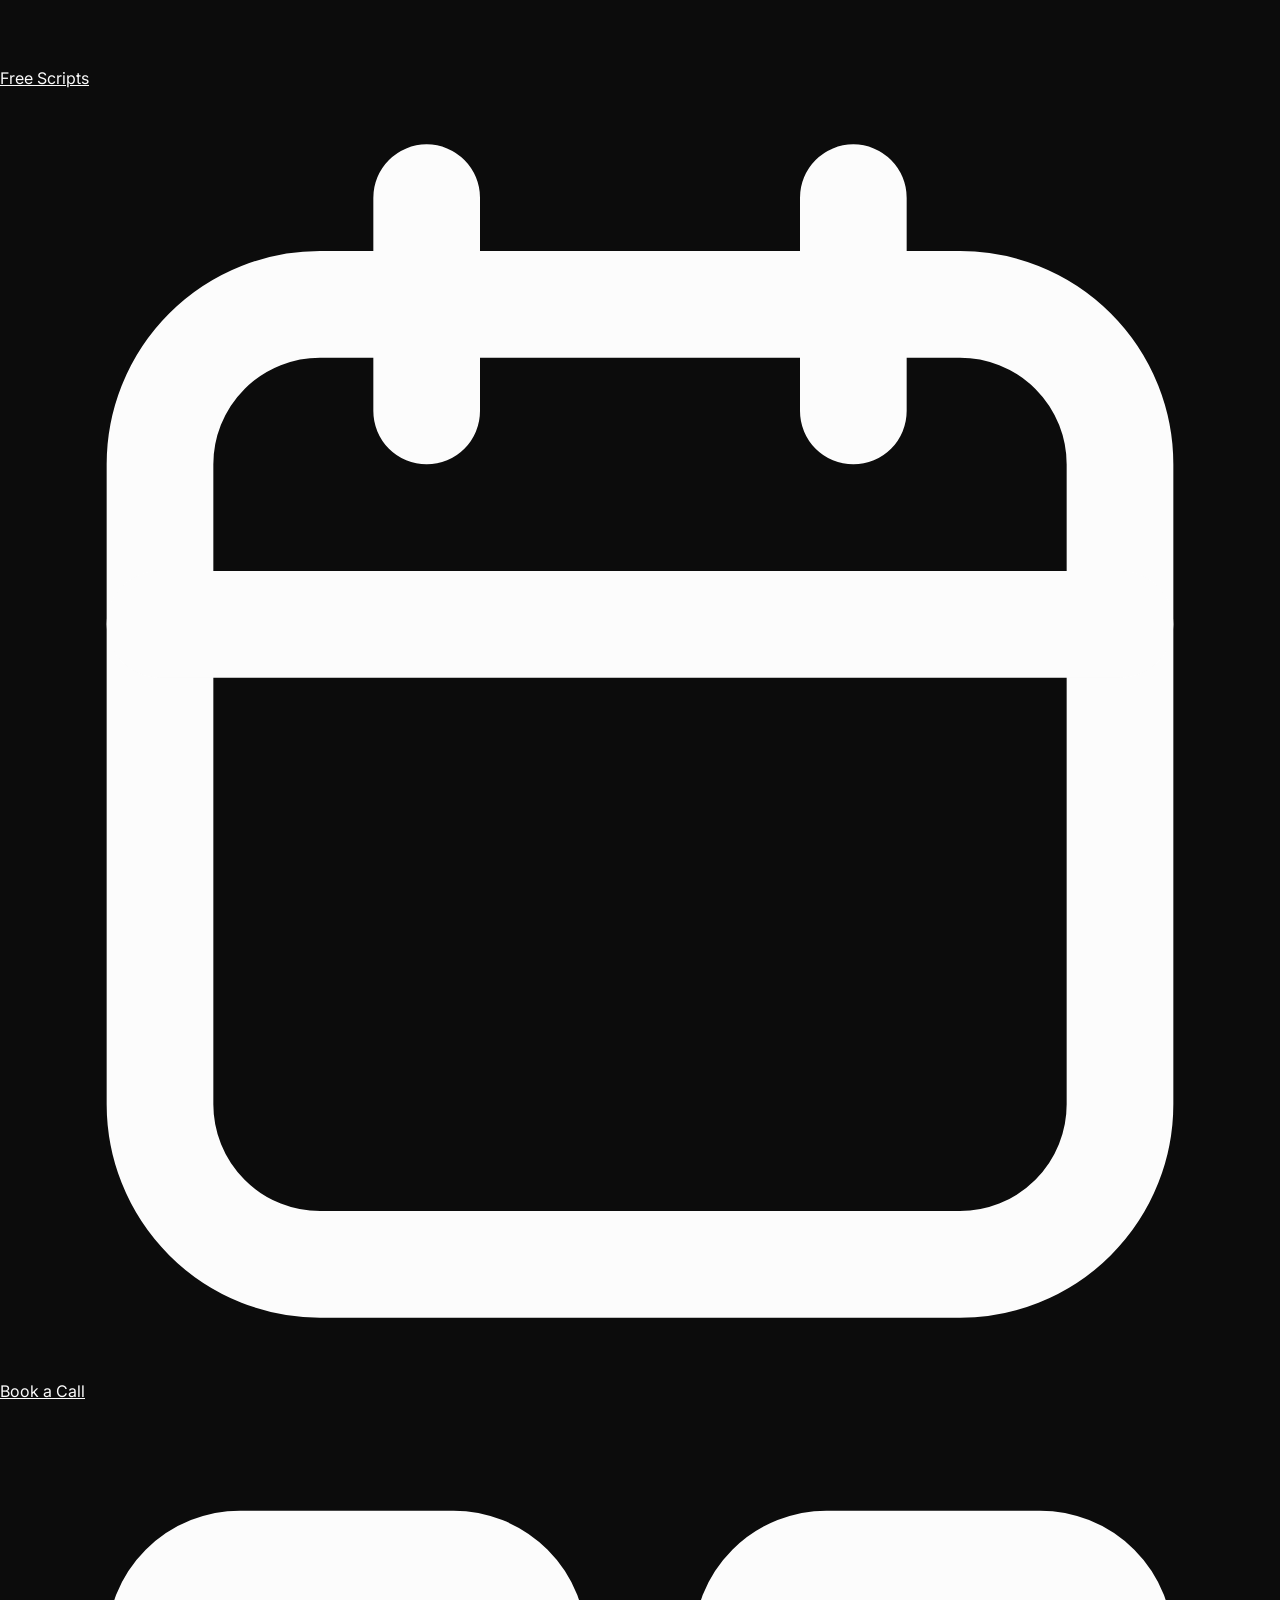
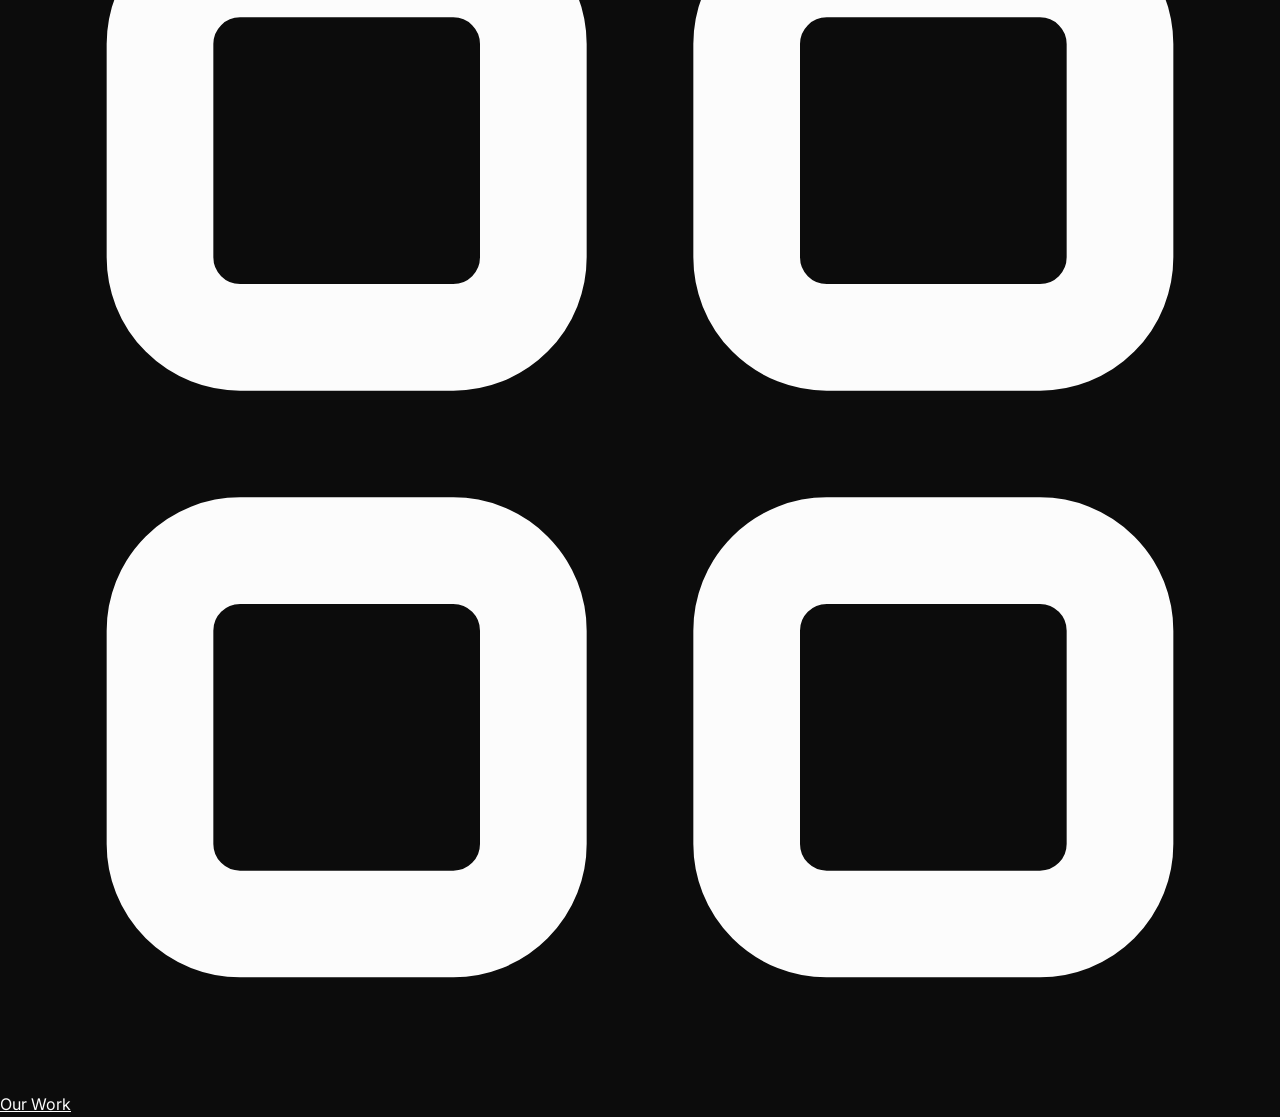
==== commit 65857f59: "Update index.html (Discovery picker + sticky bar)" ====
--- a/index.html
+++ b/index.html
@@ -4,10 +4,10 @@
 <meta charset="utf-8">
 <meta name="viewport" content="width=device-width, initial-scale=1">
 <title>ANOMALOUS, Real Estate Marketing That Turns Authority Into Revenue</title>
-<meta name="description" content="Anomalous is the marketing agency for real estate. A 45-minute diagnosis call, then three phases: Organic Authority, Conversion Paths, Paid Amplifier. 169+ businesses helped since Jan 2021, 27 high-ticket customers.">
+<meta name="description" content="Anomalous is the marketing agency for real estate. A 30-minute discovery call, then three phases: Organic Authority, Conversion Paths, Paid Amplifier. 169+ businesses helped since Jan 2021, 27 high-ticket customers.">
 <meta name="theme-color" content="#0c0c0c">
 <meta property="og:title" content="ANOMALOUS, Authority Monetization Protocol">
-<meta property="og:description" content="A system that turns attention into revenue. Diagnosis call, then three phases.">
+<meta property="og:description" content="A system that turns attention into revenue. Discovery call, then three phases.">
 <meta property="og:image" content="https://images.squarespace-cdn.com/content/v1/5fe3904804e8564c7d72245d/867c1caf-8105-4897-837f-d7fde5fe9fe9/Logo+WHITE.png">
 <link rel="icon" href="https://images.squarespace-cdn.com/content/v1/5fe3904804e8564c7d72245d/fa9d185d-3a30-4af8-afb0-0909c0a40d38/favicon.ico">
 <link rel="preconnect" href="https://fonts.googleapis.com">
@@ -26,7 +26,7 @@
       <a href="scripts.html">Get 5 Scripts</a>
       <a href="conversion.html">Conversion Map</a>
     </nav>
-    <a class="btn small" href="getstarted.html">Book a diagnosis call</a>
+    <a class="btn small" href="getstarted.html">Book a discovery call</a>
   </div>
 </header>
 
@@ -34,9 +34,9 @@
   <div class="reveal">
     <p class="eyebrow">Anomalous, LLC, New York</p>
     <h1>Authority,<br><em>monetized.</em></h1>
-    <p class="lede">Most agencies sell content. We build a system that turns attention into revenue: a 45-minute diagnosis call, then three phases that make you the obvious authority in your market, and keep you there.</p>
+    <p class="lede">Most agencies sell content. We build a system that turns attention into revenue: a 30-minute discovery call, then three phases that make you the obvious authority in your market, and keep you there.</p>
     <div class="hero-cta">
-      <a class="btn" href="getstarted.html">Book your diagnosis call</a>
+      <a class="btn" href="getstarted.html">Book your discovery call</a>
       <a class="btn ghost" href="portfolio.html">See the work</a>
     </div>
   </div>
@@ -111,7 +111,7 @@
     <div class="sec-head reveal">
       <p class="eyebrow">How we do it</p>
       <h2>Authority Monetization Protocol</h2>
-      <p class="lede">Creating content long term requires a system that is for profit and sustainable. Through a 45-minute call we collect the data needed to move into the first phase with confidence. You see how our strategic direction looks before you commit to a package. Tap a diagram to see it full size.</p>
+      <p class="lede">Creating content long term requires a system that is for profit and sustainable. Through a 30-minute call we collect the data needed to move into the first phase with confidence. You see how our strategic direction looks before you commit to a package. Tap a diagram to see it full size.</p>
     </div>
     <div class="phases">
       <article class="phase reveal">
@@ -120,8 +120,8 @@
         </figure>
         <div class="phase-body">
           <p class="num">Step 00</p>
-          <h3>Diagnosis call</h3>
-          <p>45 minutes. We collect the facts about your market, your customers, and your goals.</p>
+          <h3>Discovery call</h3>
+          <p>30 minutes. We collect the facts about your market, your customers, and your goals.</p>
           <p class="more">No pitch, no package talk. We leave the call with the data the protocol needs, and you leave knowing exactly what we would build and why.</p>
         </div>
       </article>
@@ -225,7 +225,7 @@
     <div class="reveal" style="text-align:center">
       <p class="eyebrow">Still interested?</p>
       <h2>If you are ready to take your business<br>and community to new heights.</h2>
-      <p class="lede" style="margin:0 auto">Reach out and let's start making a powerful impact together. The first step is a 45-minute diagnosis call.</p>
+      <p class="lede" style="margin:0 auto">Reach out and let's start making a powerful impact together. The first step is a 30-minute discovery call.</p>
       <div class="hero-cta" style="justify-content:center">
         <a class="btn" href="getstarted.html">Connect with us</a>
         <a class="btn ghost" href="scripts.html">Start free, get 5 scripts</a>
@@ -250,7 +250,7 @@
       </div>
       <div>
         <h4>Contact</h4>
-        <a href="getstarted.html">Book a diagnosis call</a>
+        <a href="getstarted.html">Book a discovery call</a>
         <a href="mailto:team@goanomalous.com">team@goanomalous.com</a>
       </div>
     </div>
@@ -261,6 +261,11 @@
   <button class="lb-close" id="lbClose" aria-label="Close">&times;</button>
   <img id="lbImg" src="" alt="">
 </div>
+<nav class="stickybar" aria-label="Quick actions">
+  <a href="scripts.html"><svg viewBox="0 0 24 24" fill="none" stroke="currentColor" stroke-width="2" stroke-linecap="round" stroke-linejoin="round"><path d="M12 3v3M12 18v3M3 12h3M18 12h3M5.6 5.6l2.1 2.1M16.3 16.3l2.1 2.1M18.4 5.6l-2.1 2.1M7.7 16.3l-2.1 2.1"/><circle cx="12" cy="12" r="3.2"/></svg>Free Scripts</a>
+  <a href="getstarted.html" class="sb-center"><span class="sb-ring"><svg viewBox="0 0 24 24" fill="none" stroke="currentColor" stroke-width="2" stroke-linecap="round" stroke-linejoin="round"><rect x="3" y="4" width="18" height="18" rx="3"/><path d="M16 2v4M8 2v4M3 10h18"/></svg></span><span>Book a Call</span></a>
+  <a href="portfolio.html"><svg viewBox="0 0 24 24" fill="none" stroke="currentColor" stroke-width="2" stroke-linecap="round" stroke-linejoin="round"><rect x="3" y="3" width="7" height="7" rx="1.5"/><rect x="14" y="3" width="7" height="7" rx="1.5"/><rect x="3" y="14" width="7" height="7" rx="1.5"/><rect x="14" y="14" width="7" height="7" rx="1.5"/></svg>Our Work</a>
+</nav>
 <script src="assets/app.js"></script>
 </body>
 </html>
